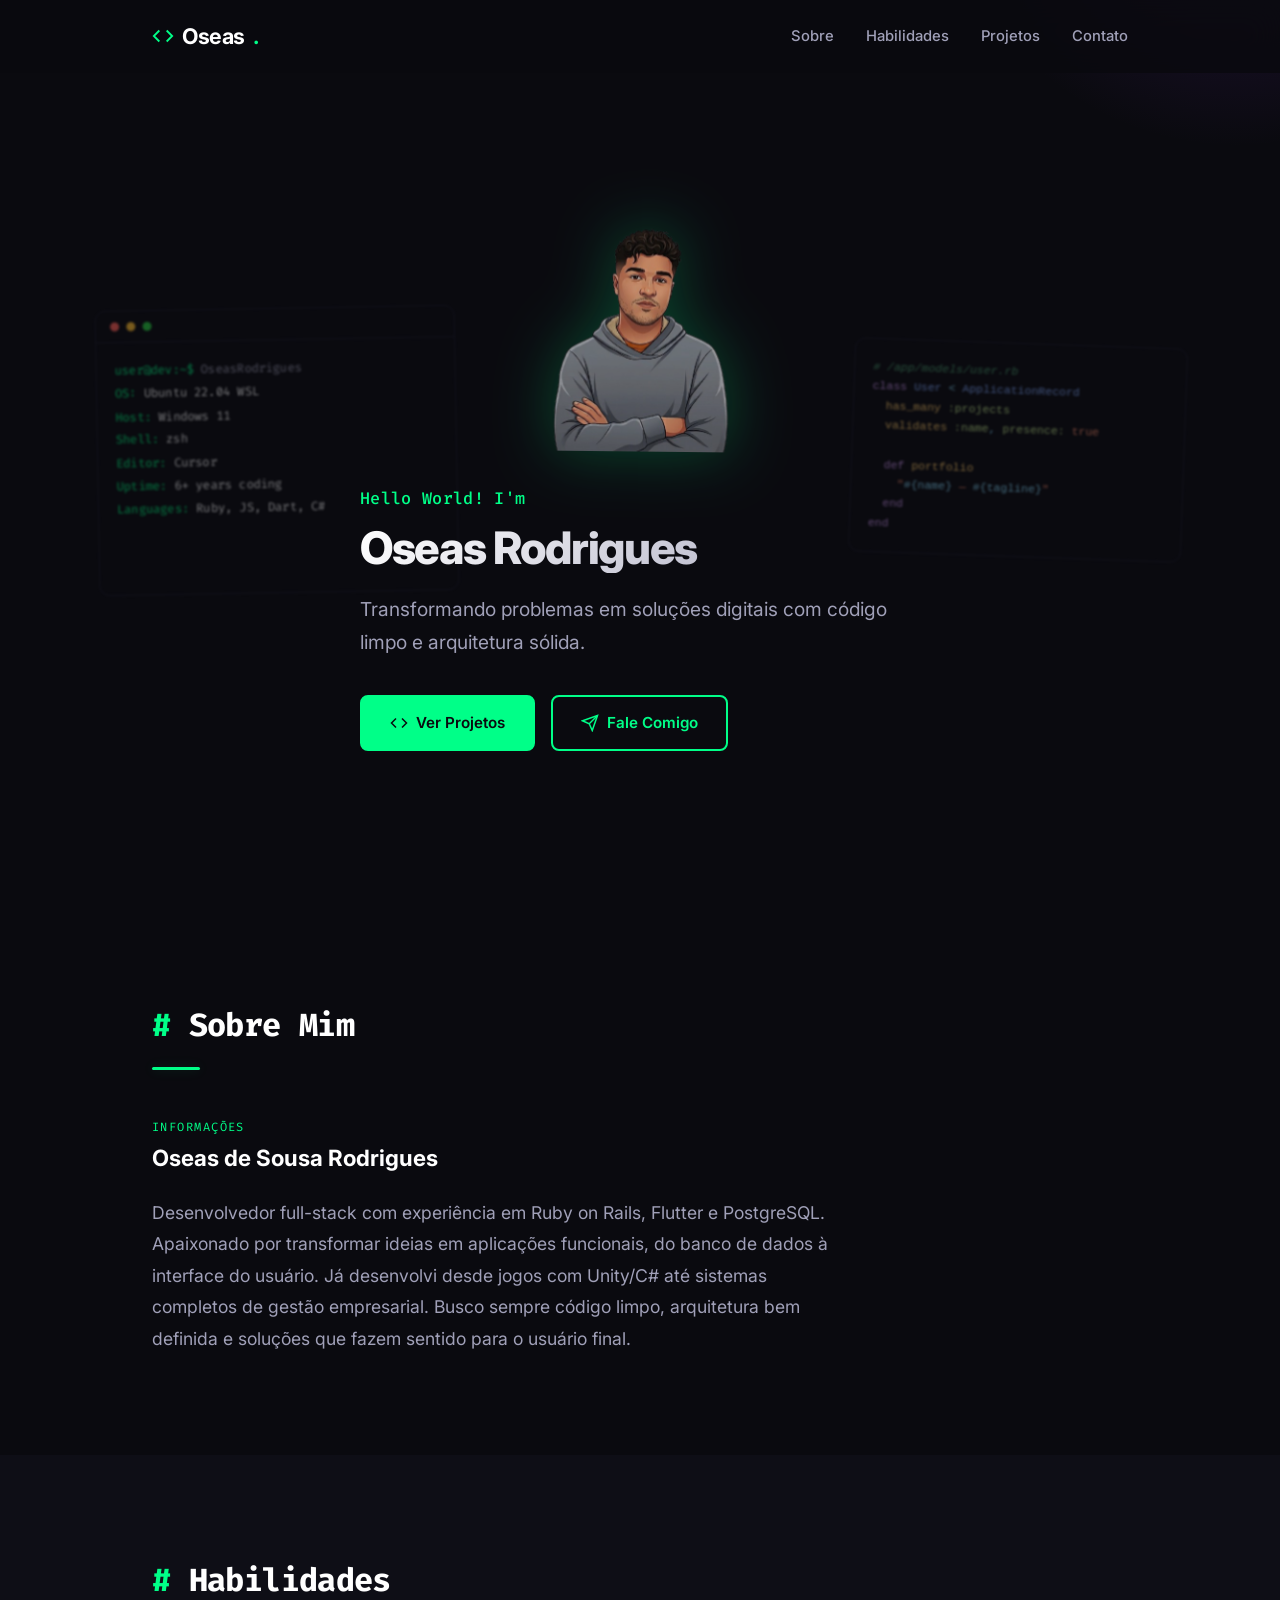
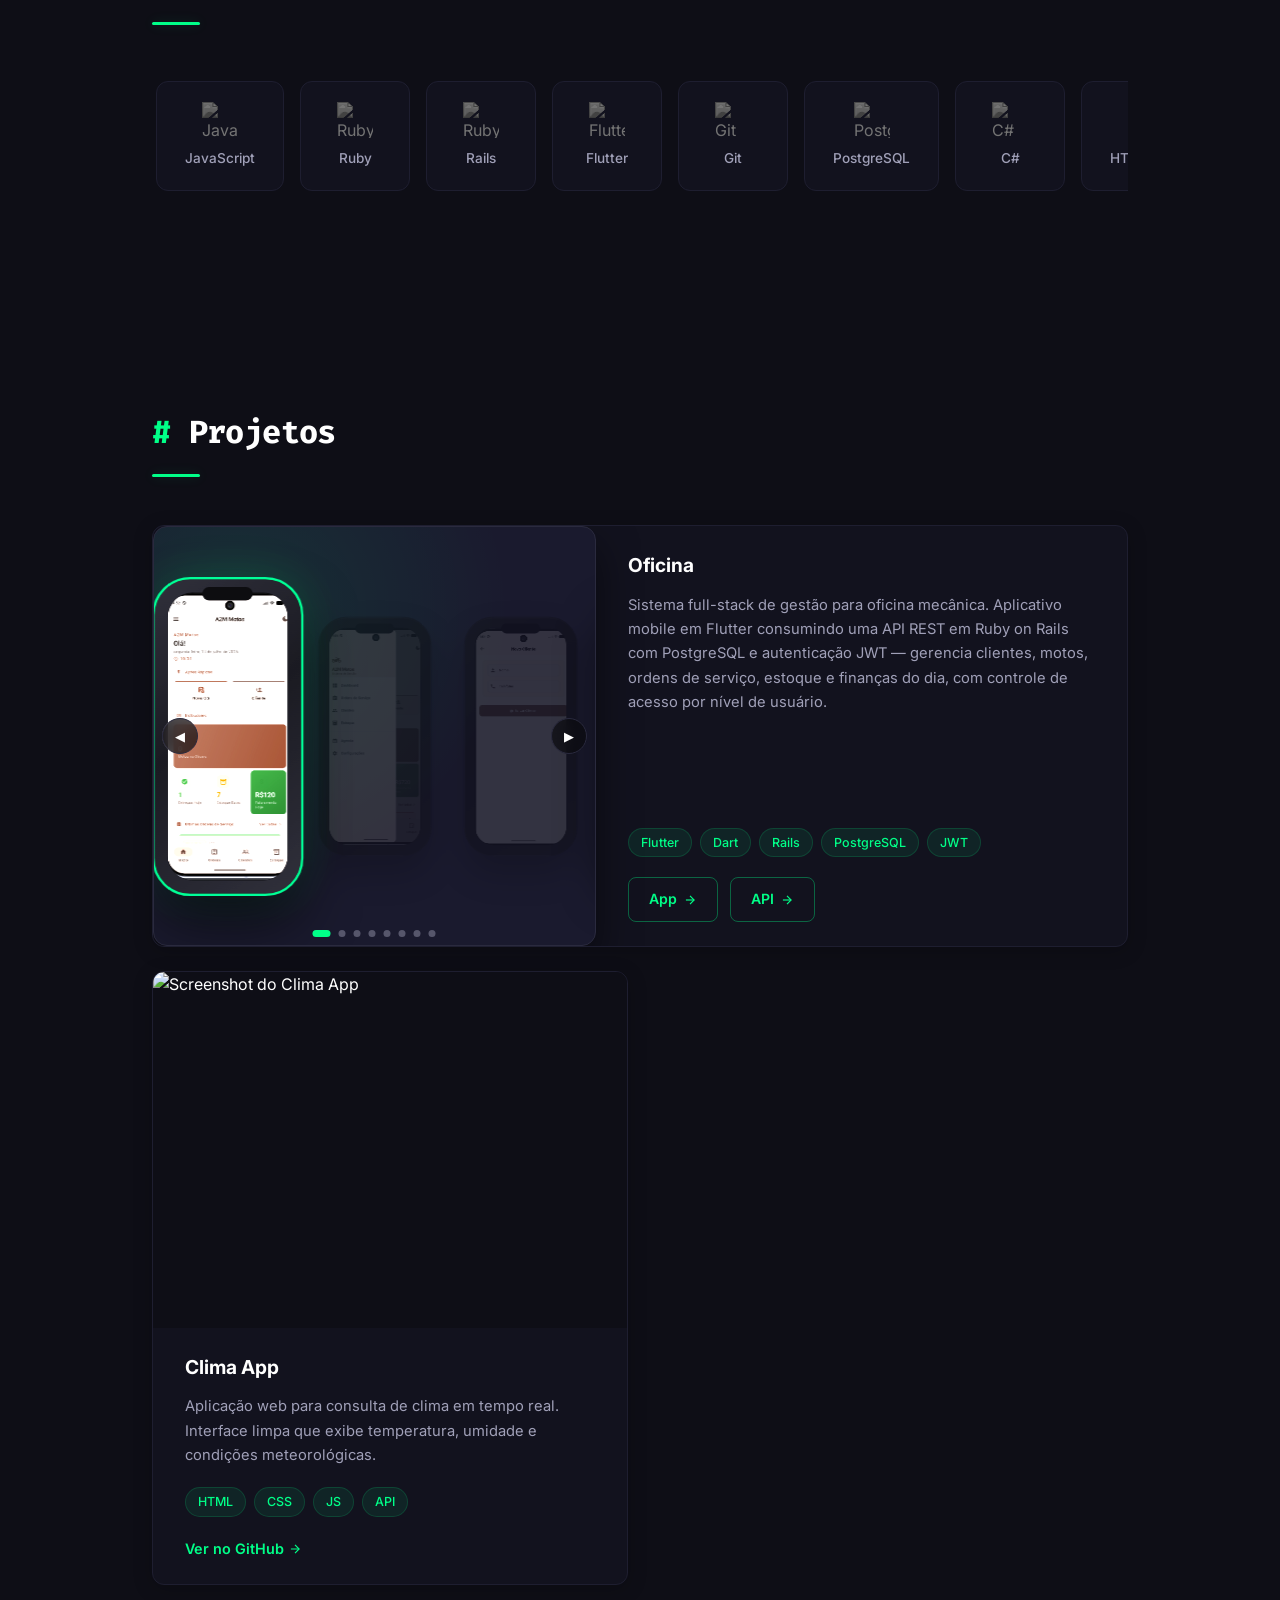
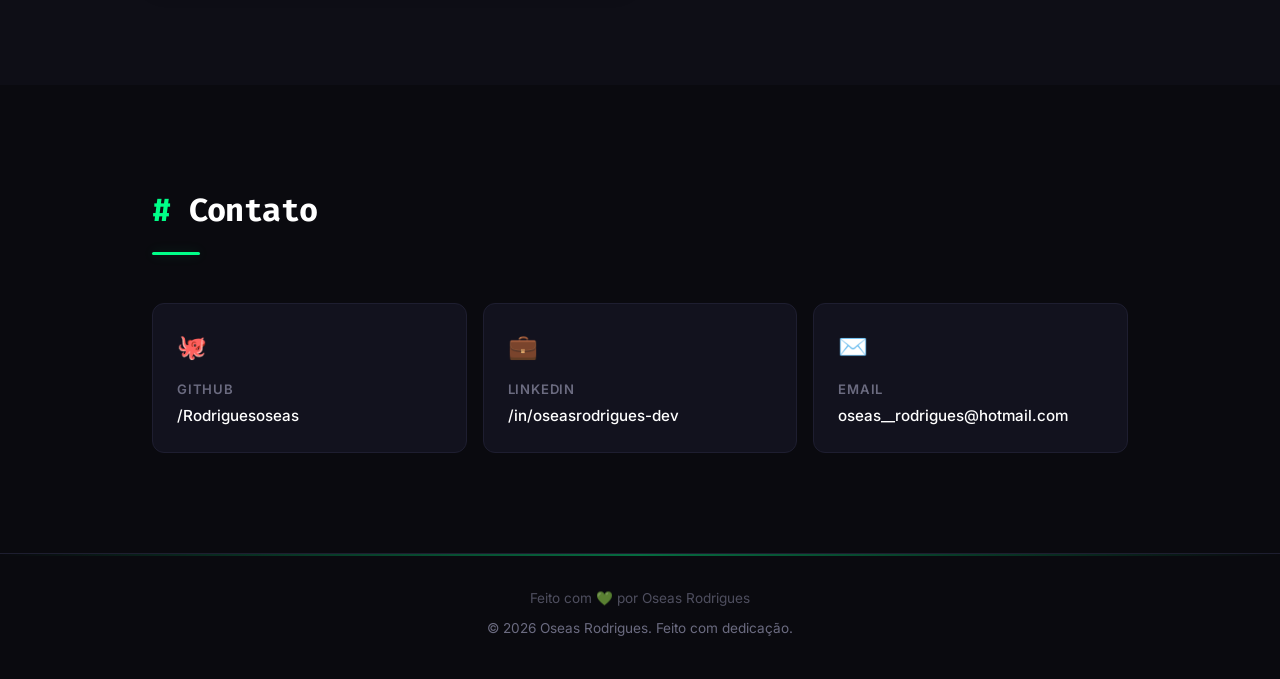
==== index.html @ d04bf67d "Adiciona carrossel de projetos Oficina e melhorias de acessibilidade" ====
<!DOCTYPE html>
<html lang="pt-BR">
<head>
  <meta charset="UTF-8" />
  <meta name="viewport" content="width=device-width, initial-scale=1.0" />
  <meta name="description" content="Portfolio de Oseas Rodrigues — Desenvolvedor full-stack Ruby on Rails, Flutter e PostgreSQL." />
  <title>Oseas Rodrigues | Portfolio</title>
  <link rel="preconnect" href="https://fonts.googleapis.com">
  <link rel="preconnect" href="https://fonts.gstatic.com" crossorigin>
  <link href="https://fonts.googleapis.com/css2?family=Inter:wght@400;500;600;700;800&family=Fira+Code:wght@400;500&display=swap" rel="stylesheet">
  <link rel="stylesheet" href="style.css" />
  <link rel="icon" type="image/svg+xml" href="data:image/svg+xml,<svg xmlns='http://www.w3.org/2000/svg' viewBox='0 0 100 100'><text y='.9em' font-size='90'>⚡</text></svg>" />
</head>
<body>
  <nav class="navbar">
    <div class="container nav-container">
      <a href="#" class="nav-logo">
        <svg class="logo-icon" viewBox="0 0 24 24" width="22" height="22" fill="none" stroke="currentColor" stroke-width="2">
          <polyline points="16 18 22 12 16 6"></polyline>
          <polyline points="8 6 2 12 8 18"></polyline>
        </svg>
        Oseas<span class="accent">.</span>
      </a>
      <ul class="nav-links" id="navLinks">
        <li><a href="#about" class="nav-link">Sobre</a></li>
        <li><a href="#skills" class="nav-link">Habilidades</a></li>
        <li><a href="#projects" class="nav-link">Projetos</a></li>
        <li><a href="#contact" class="nav-link">Contato</a></li>
      </ul>
      <button class="nav-toggle" aria-label="Menu" aria-expanded="false" aria-controls="navLinks">
        <span></span><span></span><span></span>
      </button>
    </div>
  </nav>

  <main>
    <section class="hero">
      <div class="terminal-bg">
        <div class="terminal-window">
          <div class="terminal-header">
            <span class="dot red"></span>
            <span class="dot yellow"></span>
            <span class="dot green"></span>
            <span class="terminal-title">bash — portfolio</span>
          </div>
          <div class="terminal-body">
            <p><span class="prompt">user@dev:~$</span> <span class="cmd">OseasRodrigues</span></p>
            <p><span class="label">OS:</span> <span class="value">Ubuntu 22.04 WSL</span></p>
            <p><span class="label">Host:</span> <span class="value">Windows 11</span></p>
            <p><span class="label">Shell:</span> <span class="value">zsh</span></p>
            <p><span class="label">Editor:</span> <span class="value">Cursor</span></p>
            <p><span class="label">Uptime:</span> <span class="value">6+ years coding</span></p>
            <p><span class="label">Languages:</span> <span class="value">Ruby, JS, Dart, C#</span></p>
          </div>
        </div>
        <div class="code-window">
          <pre><code><span class="comment"># /app/models/user.rb</span>
<span class="keyword">class</span> <span class="class-name">User</span> <span class="op"><</span> <span class="class-name">ApplicationRecord</span>
  <span class="method">has_many</span> <span class="symbol">:projects</span>
  <span class="method">validates</span> <span class="symbol">:name</span><span class="op">,</span> <span class="symbol">presence:</span> <span class="bool">true</span>

  <span class="keyword">def</span> <span class="method">portfolio</span>
    <span class="string">"<span class="interpolation">#{name}</span> — <span class="interpolation">#{tagline}</span>"</span>
  <span class="keyword">end</span>
<span class="keyword">end</span></code></pre>
        </div>
      </div>
      <div class="container hero-content">
        <div class="hero-parallax"><img class="hero-photo" src="imagem/foto.png" alt="Oseas Rodrigues" /></div>
        <p class="hero-greeting"><span class="keyword">Hello</span> World! I'm</p>
        <h1>Oseas Rodrigues</h1>
        <p class="hero-tagline">Transformando problemas em soluções digitais com código limpo e arquitetura sólida.</p>
        <div class="hero-actions">
          <a href="#projects" class="btn btn-primary">
            <svg class="btn-icon" viewBox="0 0 24 24" width="18" height="18" fill="none" stroke="currentColor" stroke-width="2">
              <polyline points="16 18 22 12 16 6"></polyline>
              <polyline points="8 6 2 12 8 18"></polyline>
            </svg>
            Ver Projetos
          </a>
          <a href="#contact" class="btn btn-secondary">
            <svg class="btn-icon" viewBox="0 0 24 24" width="18" height="18" fill="none" stroke="currentColor" stroke-width="2">
              <path d="M22 2L11 13"></path><path d="M22 2L15 22L11 13L2 9L22 2Z"></path>
            </svg>
            Fale Comigo</a>
        </div>
      </div>
    </section>

    <section id="about" class="section">
      <div class="container">
        <h2 class="section-title"><span class="accent">#</span> Sobre Mim</h2>
        <div class="section-divider"></div>
        <div class="about-info">
          <span class="about-label">Informações</span>
          <h3 class="about-name">Oseas de Sousa Rodrigues</h3>
        </div>
        <p class="about-text">
          Desenvolvedor full-stack com experiência em Ruby on Rails, Flutter e PostgreSQL. 
          Apaixonado por transformar ideias em aplicações funcionais, do banco de dados à 
          interface do usuário. Já desenvolvi desde jogos com Unity/C# até sistemas completos 
          de gestão empresarial. Busco sempre código limpo, arquitetura bem definida e 
          soluções que fazem sentido para o usuário final.
        </p>
      </div>
    </section>

    <section id="skills" class="section section-alt">
      <div class="container">
        <h2 class="section-title"><span class="accent">#</span> Habilidades</h2>
        <div class="section-divider"></div>
        <div class="skills-wrapper" id="skillsWrapper">
          <div class="skills-fade skills-fade-left"></div>
          <div class="skills-bar" id="skillsBar">
            <div class="skill-item">
              <img class="skill-icon" src="https://cdn.simpleicons.org/javascript" alt="JavaScript" loading="lazy" />
              <span>JavaScript</span>
            </div>
            <div class="skill-item">
              <img class="skill-icon" src="https://cdn.simpleicons.org/ruby" alt="Ruby" loading="lazy" />
              <span>Ruby</span>
            </div>
            <div class="skill-item">
              <img class="skill-icon" src="https://cdn.simpleicons.org/rubyonrails" alt="Ruby on Rails" loading="lazy" />
              <span>Rails</span>
            </div>
            <div class="skill-item">
              <img class="skill-icon" src="https://cdn.simpleicons.org/flutter" alt="Flutter" loading="lazy" />
              <span>Flutter</span>
            </div>
            <div class="skill-item">
              <img class="skill-icon" src="https://cdn.simpleicons.org/git" alt="Git" loading="lazy" />
              <span>Git</span>
            </div>
            <div class="skill-item">
              <img class="skill-icon" src="https://cdn.simpleicons.org/postgresql" alt="PostgreSQL" loading="lazy" />
              <span>PostgreSQL</span>
            </div>
            <div class="skill-item">
              <img class="skill-icon" src="https://cdn.jsdelivr.net/gh/devicons/devicon@latest/icons/csharp/csharp-original.svg" alt="C#" loading="lazy" />
              <span>C#</span>
            </div>
            <div class="skill-item">
              <div class="skill-icon-combo">
              <img class="skill-icon-half left" src="https://cdn.jsdelivr.net/gh/devicons/devicon@latest/icons/html5/html5-original.svg" alt="HTML5" loading="lazy" />
              <img class="skill-icon-half right" src="https://cdn.jsdelivr.net/gh/devicons/devicon@latest/icons/css3/css3-original.svg" alt="CSS3" loading="lazy" />
              </div>
              <span>HTML/CSS</span>
            </div>
          </div>
          <div class="skills-fade skills-fade-right"></div>
        </div>
      </div>
    </section>
    
    <section id="projects" class="section section-alt">
      <div class="container">
        <h2 class="section-title"><span class="accent">#</span> Projetos</h2>
        <div class="section-divider"></div>
        <div class="projects-grid">
          <article class="project-card project-featured">
            <div class="v-carousel" id="oficinaCarousel" aria-label="Galeria do app Oficina">
              <div class="v-track">
                <div class="v-slide">
                  <div class="phone-frame">
                    <div class="phone-notch"></div>
                    <div class="phone-screen"><img src="imagem/projetos/oficina-home.png" alt="Home do app Oficina" width="652" height="877" loading="eager" /></div>
                  </div>
                </div>
                <div class="v-slide">
                  <div class="phone-frame">
                    <div class="phone-notch"></div>
                    <div class="phone-screen"><img src="imagem/projetos/oficina-menu.png" alt="Menu lateral do app Oficina" width="434" height="868" loading="lazy" /></div>
                  </div>
                </div>
                <div class="v-slide">
                  <div class="phone-frame">
                    <div class="phone-notch"></div>
                    <div class="phone-screen"><img src="imagem/projetos/oficina-cadastro.png" alt="Cadastro de cliente no app Oficina" width="451" height="867" loading="lazy" /></div>
                  </div>
                </div>
                <div class="v-slide">
                  <div class="phone-frame">
                    <div class="phone-notch"></div>
                    <div class="phone-screen"><img src="imagem/projetos/oficina-agenda.png" alt="Agenda com alerta de OS no app Oficina" width="431" height="861" loading="lazy" /></div>
                  </div>
                </div>
                <div class="v-slide">
                  <div class="phone-frame">
                    <div class="phone-notch"></div>
                    <div class="phone-screen"><img src="imagem/projetos/oficina-estoque.png" alt="Estoque no app Oficina" width="504" height="859" loading="lazy" /></div>
                  </div>
                </div>
                <div class="v-slide">
                  <div class="phone-frame">
                    <div class="phone-notch"></div>
                    <div class="phone-screen"><img src="imagem/projetos/oficina-os-1.png" alt="Criação de ordem de serviço no app Oficina" width="427" height="857" loading="lazy" /></div>
                  </div>
                </div>
                <div class="v-slide">
                  <div class="phone-frame">
                    <div class="phone-notch"></div>
                    <div class="phone-screen"><img src="imagem/projetos/oficina-os-2.png" alt="Ordem de serviço em andamento no app Oficina" width="477" height="872" loading="lazy" /></div>
                  </div>
                </div>
                <div class="v-slide">
                  <div class="phone-frame">
                    <div class="phone-notch"></div>
                    <div class="phone-screen"><img src="imagem/projetos/oficina-final.png" alt="Conclusão de ordem de serviço no app Oficina" width="484" height="846" loading="lazy" /></div>
                  </div>
                </div>
              </div>
              <button class="v-control v-prev" type="button" aria-label="Imagem anterior">&#9664;</button>
              <button class="v-control v-next" type="button" aria-label="Próxima imagem">&#9654;</button>
              <div class="v-dots" role="tablist" aria-label="Seleção de imagens"></div>
            </div>
            <div class="project-content">
              <h3 class="project-title">Oficina</h3>
              <p class="project-desc">Sistema full-stack de gestão para oficina mecânica. Aplicativo mobile em Flutter consumindo uma API REST em Ruby on Rails com PostgreSQL e autenticação JWT — gerencia clientes, motos, ordens de serviço, estoque e finanças do dia, com controle de acesso por nível de usuário.</p>
              <div class="project-tech">
                <span>Flutter</span><span>Dart</span><span>Rails</span><span>PostgreSQL</span><span>JWT</span>
              </div>
              <div class="project-links">
                <a href="https://github.com/Rodriguesoseas/oficina_app" target="_blank" rel="noopener" class="project-btn">App <svg class="arrow-icon" width="14" height="14" viewBox="0 0 24 24" fill="none" stroke="currentColor" stroke-width="2"><line x1="5" y1="12" x2="19" y2="12"></line><polyline points="12 5 19 12 12 19"></polyline></svg></a>
                <a href="https://github.com/Rodriguesoseas/oficina_api" target="_blank" rel="noopener" class="project-btn">API <svg class="arrow-icon" width="14" height="14" viewBox="0 0 24 24" fill="none" stroke="currentColor" stroke-width="2"><line x1="5" y1="12" x2="19" y2="12"></line><polyline points="12 5 19 12 12 19"></polyline></svg></a>
              </div>
            </div>
          </article>

          <article class="project-card">
            <div class="project-media">
              <img src="imagem/projetos/clima.png" alt="Screenshot do Clima App" width="1200" height="675" loading="lazy" />
            </div>
            <div class="project-content">
              <h3 class="project-title">Clima App</h3>
              <p class="project-desc">Aplicação web para consulta de clima em tempo real. Interface limpa que exibe temperatura, umidade e condições meteorológicas.</p>
              <div class="project-tech">
                <span>HTML</span><span>CSS</span><span>JS</span><span>API</span>
              </div>
              <a href="https://github.com/Rodriguesoseas/clima_app" target="_blank" rel="noopener" class="project-link">Ver no GitHub <svg class="arrow-icon" width="14" height="14" viewBox="0 0 24 24" fill="none" stroke="currentColor" stroke-width="2"><line x1="5" y1="12" x2="19" y2="12"></line><polyline points="12 5 19 12 12 19"></polyline></svg></a>
            </div>
          </article>
        </div>
      </div>
    </section>

    <section id="contact" class="section">
      <div class="container">
        <h2 class="section-title"><span class="accent">#</span> Contato</h2>
        <div class="section-divider"></div>
        <div class="contact-links">
          <a href="https://github.com/Rodriguesoseas" target="_blank" rel="noopener" class="contact-card">
            <span class="contact-icon">🐙</span>
            <span class="contact-label">GitHub</span>
            <span class="contact-value">/Rodriguesoseas</span>
          </a>
          <a href="https://www.linkedin.com/in/oseasrodrigues-dev/" target="_blank" rel="noopener" class="contact-card">
            <span class="contact-icon">💼</span>
            <span class="contact-label">LinkedIn</span>
            <span class="contact-value">/in/oseasrodrigues-dev</span>
          </a>
          <a href="mailto:oseas__rodrigues@hotmail.com" class="contact-card">
            <span class="contact-icon">✉️</span>
            <span class="contact-label">Email</span>
            <span class="contact-value">oseas__rodrigues@hotmail.com</span>
          </a>
        </div>
      </div>
    </section>
  </main>

  <footer class="footer">
    <div class="footer-gradient"></div>
    <div class="container footer-content">
      <p class="footer-heart">Feito com 💚 por Oseas Rodrigues</p>
      <p>&copy; 2026 Oseas Rodrigues. Feito com dedicação.</p>
    </div>
  </footer>
  <script src="script.js"></script>
</body>
</html>
---- style.css ----
:root {
  --bg-primary: #0a0a0f;
  --bg-secondary: #0e0e16;
  --bg-card: #12121e;
  --bg-elevated: #1a1a2e;
  --accent: #00ff88;
  --accent-dim: #00cc6a;
  --accent-glow: rgba(0, 255, 136, 0.15);
  --text-primary: #ffffff;
  --text-secondary: #a0a0b8;
  --text-muted: #6b6b80;
  --border: #1e1e30;
  --border-light: #2a2a3e;
  --glow-purple: rgba(120, 50, 200, 0.25);
  --glow-green: rgba(0, 255, 136, 0.1);
  --font-sans: 'Inter', -apple-system, BlinkMacSystemFont, 'Segoe UI', Roboto, sans-serif;
  --font-mono: 'Fira Code', 'Cascadia Code', monospace;
  --nav-height: 72px;
}

*,
*::before,
*::after {
  margin: 0;
  padding: 0;
  box-sizing: border-box;
}

html {
  scroll-behavior: smooth;
  scroll-padding-top: var(--nav-height);
}

body {
  font-family: var(--font-sans);
  color: var(--text-primary);
  background: var(--bg-primary);
  background-image: url("data:image/svg+xml,%3Csvg xmlns='http://www.w3.org/2000/svg' width='120' height='120'%3E%3Ctext x='10' y='30' font-size='16' fill='%23ffffff' opacity='0.02' font-family='monospace'%3E%3C/%3E%3C/text%3E%3Ctext x='50' y='60' font-size='12' fill='%23ffffff' opacity='0.02' font-family='monospace'%3E%7B%20%7D%3C/text%3E%3Ctext x='15' y='90' font-size='14' fill='%23ffffff' opacity='0.02' font-family='monospace'%3E%23%3C/text%3E%3Ctext x='80' y='40' font-size='10' fill='%23ffffff' opacity='0.02' font-family='monospace'%3E%24%3C/text%3E%3Ctext x='90' y='85' font-size='13' fill='%23ffffff' opacity='0.02' font-family='monospace'%3E_%3C/text%3E%3Ctext x='40' y='110' font-size='11' fill='%23ffffff' opacity='0.02' font-family='monospace'%3E(%20)%3C/text%3E%3C/svg%3E");
  line-height: 1.6;
  -webkit-font-smoothing: antialiased;
}

::selection {
  background: var(--accent);
  color: var(--bg-primary);
}

.container {
  max-width: 1024px;
  margin: 0 auto;
  padding: 0 24px;
}

.section {
  padding: 100px 0;
}

.section-alt {
  background: var(--bg-secondary);
}

.section-title {
  font-size: 2rem;
  font-weight: 700;
  color: var(--text-primary);
  letter-spacing: -0.02em;
  font-family: var(--font-mono);
}

.section-title .accent {
  color: var(--accent);
}

.section-divider {
  width: 48px;
  height: 3px;
  background: var(--accent);
  border-radius: 2px;
  margin: 16px 0 48px;
  box-shadow: 0 0 12px var(--accent-glow);
}

/* Navbar */
.navbar {
  position: fixed;
  top: 0;
  left: 0;
  right: 0;
  z-index: 100;
  background: rgba(10, 10, 15, 0.85);
  backdrop-filter: blur(16px);
  -webkit-backdrop-filter: blur(16px);
  border-bottom: 1px solid transparent;
  transition: border-color 0.3s, background 0.3s;
}

.navbar.scrolled {
  border-bottom-color: var(--border);
  background: rgba(10, 10, 15, 0.95);
}

.nav-container {
  display: flex;
  align-items: center;
  justify-content: space-between;
  height: var(--nav-height);
}

.nav-logo {
  font-size: 1.35rem;
  font-weight: 700;
  text-decoration: none;
  color: var(--text-primary);
  letter-spacing: -0.02em;
  display: flex;
  align-items: center;
  gap: 8px;
}

.logo-icon {
  color: var(--accent);
  stroke: var(--accent);
}

.nav-logo .accent {
  color: var(--accent);
}

.nav-links {
  display: flex;
  list-style: none;
  gap: 32px;
}

.nav-links a {
  text-decoration: none;
  color: var(--text-secondary);
  font-size: 0.925rem;
  font-weight: 500;
  transition: color 0.2s;
  position: relative;
  padding: 4px 0;
}

.nav-links a::after {
  content: "";
  position: absolute;
  bottom: -2px;
  left: 0;
  width: 0;
  height: 2px;
  background: var(--accent);
  transition: width 0.2s;
  box-shadow: 0 0 8px var(--accent-glow);
}

.nav-links a:hover {
  color: var(--text-primary);
}

.nav-links a:hover::after {
  width: 100%;
}

.nav-links a.active {
  color: var(--accent);
}

.nav-links a.active::after {
  width: 100%;
}

.nav-toggle {
  display: none;
  flex-direction: column;
  gap: 5px;
  background: none;
  border: none;
  cursor: pointer;
  padding: 4px;
}

.nav-toggle span {
  display: block;
  width: 24px;
  height: 2px;
  background: var(--text-primary);
  border-radius: 2px;
  transition: 0.3s;
}

.nav-toggle.active span:nth-child(1) {
  transform: rotate(45deg) translate(5px, 5px);
}

.nav-toggle.active span:nth-child(2) {
  opacity: 0;
}

.nav-toggle.active span:nth-child(3) {
  transform: rotate(-45deg) translate(5px, -5px);
}

/* Hero */
.hero {
  min-height: 100vh;
  display: flex;
  align-items: center;
  padding-top: var(--nav-height);
  position: relative;
  overflow: hidden;
}

.hero::before {
  content: '';
  position: absolute;
  top: -50%;
  right: -20%;
  width: 600px;
  height: 600px;
  background: radial-gradient(circle, var(--glow-purple) 0%, transparent 70%);
  pointer-events: none;
  animation: floatGlow 14s ease-in-out infinite;
}

@keyframes floatGlow {
  0%, 100% { transform: translate(0, 0); }
  33%      { transform: translate(40px, -30px); }
  66%      { transform: translate(-30px, 40px); }
}

.terminal-bg {
  position: absolute;
  inset: 0;
  display: flex;
  align-items: center;
  justify-content: space-between;
  padding: 0 6%;
  z-index: 0;
  opacity: 0.45;
  pointer-events: none;
  overflow: hidden;
}

.hero-parallax {
  margin: 0 auto 24px;
  width: 240px;
  height: 240px;
  will-change: transform;
}

.hero-photo {
  display: block;
  width: 100%;
  height: 100%;
  object-fit: contain;
  transform: perspective(800px) rotateY(-4deg);
  opacity: 0.8;
  filter: drop-shadow(0 0 30px rgba(0, 255, 136, 0.3));
  pointer-events: none;
}

.terminal-bg .terminal-window {
  max-width: 400px;
  width: 100%;
  background: transparent;
  border: 1px solid var(--border);
  box-shadow: none;
  transform: scale(0.9) rotate(-1deg);
  filter: blur(1px);
}

.terminal-bg .terminal-header {
  background: transparent;
}

.terminal-bg .terminal-title {
  display: none;
}

.terminal-bg .terminal-body p {
  animation: none;
  opacity: 1;
  margin-bottom: 4px;
}

.terminal-bg .code-window {
  max-width: 370px;
  width: 100%;
  background: transparent;
  border: 1px solid var(--border);
  box-shadow: none;
  transform: scale(0.9) rotate(2deg);
  filter: blur(1px);
  padding: 20px;
}

.hero-content {
  max-width: 720px;
  position: relative;
  z-index: 1;
}

.hero-greeting {
  font-family: var(--font-mono);
  font-size: 1.05rem;
  color: var(--accent);
  font-weight: 500;
  margin-bottom: 12px;
  letter-spacing: 0.02em;
}

.hero-greeting .keyword {
  color: var(--accent);
}

.hero-content h1 {
  font-size: 2.8rem;
  font-weight: 800;
  line-height: 1.1;
  letter-spacing: -0.03em;
  color: var(--text-primary);
  margin-bottom: 20px;
  background: linear-gradient(135deg, var(--text-primary) 0%, var(--text-secondary) 100%);
  -webkit-background-clip: text;
  -webkit-text-fill-color: transparent;
  background-clip: text;
  word-break: break-word;
}

.hero-tagline {
  font-size: 1.2rem;
  color: var(--text-secondary);
  max-width: 560px;
  margin-bottom: 36px;
  line-height: 1.7;
}

.hero-actions {
  display: flex;
  gap: 16px;
  flex-wrap: wrap;
}

.btn {
  display: inline-flex;
  align-items: center;
  gap: 8px;
  padding: 14px 28px;
  border-radius: 8px;
  font-size: 0.95rem;
  font-weight: 600;
  text-decoration: none;
  transition: all 0.25s;
  border: 2px solid transparent;
  cursor: pointer;
  font-family: var(--font-sans);
}

.btn-icon {
  stroke: currentColor;
}

.btn-primary {
  background: var(--accent);
  color: var(--bg-primary);
  border-color: var(--accent);
}

.btn-primary:hover {
  background: var(--accent-dim);
  border-color: var(--accent-dim);
  transform: translateY(-2px);
  box-shadow: 0 8px 32px var(--accent-glow);
}

.btn-secondary {
  background: transparent;
  color: var(--accent);
  border-color: var(--accent);
}

.btn-secondary:hover {
  background: var(--accent-glow);
  transform: translateY(-2px);
  box-shadow: 0 8px 32px var(--accent-glow);
}

/* Terminal */
.terminal-window {
  background: var(--bg-card);
  border: 1px solid var(--border);
  border-radius: 12px;
  overflow: hidden;
  box-shadow: 0 0 40px var(--glow-purple), 0 0 80px var(--glow-green);
  font-family: var(--font-mono);
  font-size: 0.85rem;
}

.terminal-header {
  display: flex;
  align-items: center;
  gap: 8px;
  padding: 12px 16px;
  background: var(--bg-elevated);
  border-bottom: 1px solid var(--border);
}

.dot {
  width: 10px;
  height: 10px;
  border-radius: 50%;
}

.dot.red { background: #ff5f56; }
.dot.yellow { background: #ffbd2e; }
.dot.green { background: #27c93f; }

.terminal-title {
  color: var(--text-muted);
  font-size: 0.8rem;
  margin-left: auto;
  font-family: var(--font-mono);
}

.terminal-body {
  padding: 20px;
  min-height: 280px;
}

.terminal-body p {
  margin-bottom: 6px;
}

.prompt {
  color: var(--accent);
}

.cmd {
  color: var(--text-secondary);
}

.label {
  color: var(--accent-dim);
  font-weight: 500;
}

.value {
  color: var(--text-primary);
}

/* Code Window */
.code-window {
  background: var(--bg-card);
  border: 1px solid var(--border);
  border-radius: 12px;
  padding: 24px;
  box-shadow: 0 0 40px var(--glow-purple), 8px 12px 40px rgba(0, 0, 0, 0.4);
  max-width: 480px;
  width: 100%;
  font-family: var(--font-mono);
  font-size: 0.8rem;
  line-height: 1.7;
  overflow-x: auto;
}

.code-window pre {
  margin: 0;
}

.code-window code {
  color: var(--text-secondary);
}

.code-window .comment { color: #4a9d6e; font-style: italic; }
.code-window .keyword { color: #c792ea; }
.code-window .class-name { color: #82aaff; }
.code-window .method { color: #ffcb6b; }
.code-window .symbol { color: #c3e88d; }
.code-window .string { color: #f78c6c; }
.code-window .interpolation { color: #89ddff; }
.code-window .bool { color: #f78c6c; }
.code-window .op { color: #89ddff; }

/* About */
.about-info {
  margin-bottom: 24px;
}

.about-label {
  font-family: var(--font-mono);
  font-size: 0.75rem;
  color: var(--accent);
  text-transform: uppercase;
  letter-spacing: 0.12em;
  display: block;
  margin-bottom: 6px;
}

.about-name {
  font-size: 1.4rem;
  font-weight: 700;
  color: var(--text-primary);
  line-height: 1.3;
}

.about-text {
  font-size: 1.1rem;
  color: var(--text-secondary);
  max-width: 680px;
  line-height: 1.8;
}

/* Skills Bar */
.skills-wrapper {
  position: relative;
  overflow: hidden;
  cursor: grab;
  user-select: none;
  -webkit-user-select: none;
}

.skills-wrapper.active {
  cursor: grabbing;
}

.skills-bar {
  display: flex;
  gap: 16px;
  overflow-x: auto;
  padding: 8px 4px 16px;
  -webkit-overflow-scrolling: touch;
  -ms-overflow-style: none;
  scrollbar-width: none;
}

.skills-bar::-webkit-scrollbar {
  display: none;
}

.skills-fade {
  position: absolute;
  top: 0;
  bottom: 16px;
  width: 48px;
  z-index: 2;
  pointer-events: none;
  transition: opacity 0.3s;
}

.skills-fade-left {
  left: 0;
  background: linear-gradient(to right, var(--bg-secondary) 0%, transparent 100%);
  opacity: 0;
}

.skills-fade-right {
  right: 0;
  background: linear-gradient(to left, var(--bg-secondary) 0%, transparent 100%);
  opacity: 0;
}

.skill-item {
  display: flex;
  flex-direction: column;
  align-items: center;
  gap: 10px;
  padding: 20px 28px;
  background: var(--bg-card);
  border: 1px solid var(--border);
  border-radius: 12px;
  min-width: 110px;
  cursor: default;
  flex-shrink: 0;
}

.js .skill-item {
  opacity: 0;
  transform: translateY(20px);
  transition: opacity 0.5s ease var(--reveal-delay, 0s), transform 0.5s ease var(--reveal-delay, 0s);
}

.js .skill-item.in-view {
  opacity: 1;
  transform: translateY(0);
}

.skill-item:hover,
.skill-item.in-view:hover {
  border-color: var(--accent);
  transform: translateY(-4px);
  box-shadow: 0 8px 32px var(--accent-glow);
  transition-duration: 0.25s;
  transition-delay: 0s;
}

.skill-icon {
  width: 36px;
  height: 36px;
  object-fit: contain;
  filter: grayscale(1) brightness(0.45);
  transition: filter 0.3s ease;
}

.skill-item:hover .skill-icon {
  filter: grayscale(0) brightness(1);
}

.skill-icon-combo {
  display: flex;
  width: 36px;
  height: 36px;
  overflow: hidden;
  border-radius: 4px;
}

.skill-icon-half {
  width: 50%;
  height: 100%;
  object-fit: cover;
  filter: grayscale(1) brightness(0.45);
  transition: filter 0.3s ease;
}

.skill-icon-half.left {
  object-position: left;
}

.skill-icon-half.right {
  object-position: right;
}

.skill-item:hover .skill-icon-half {
  filter: grayscale(0) brightness(1);
}

.skill-item span {
  font-size: 0.85rem;
  font-weight: 500;
  color: var(--text-secondary);
  white-space: nowrap;
  transition: color 0.25s;
}

.skill-item:hover span {
  color: var(--text-primary);
}

/* Projects */
.projects-grid {
  display: grid;
  grid-template-columns: repeat(auto-fit, minmax(320px, 1fr));
  gap: 24px;
}

.project-card {
  background: var(--bg-card);
  border: 1px solid var(--border);
  border-radius: 12px;
  overflow: hidden;
  display: flex;
  flex-direction: column;
  will-change: transform;
  box-shadow: 0 4px 20px rgba(0, 0, 0, 0.2);
  transition: transform 0.35s cubic-bezier(0.34, 1.56, 0.64, 1), box-shadow 0.3s ease;
}

.project-card:hover,
.project-card.reveal:hover {
  border-color: var(--accent);
  transform: translateY(-3px);
  box-shadow: 0 8px 32px var(--accent-glow);
}

.project-featured {
  grid-column: 1 / -1;
  display: grid;
  grid-template-columns: minmax(0, 1fr) 1.2fr;
}

.project-media {
  overflow: hidden;
  aspect-ratio: 4 / 3;
  background: var(--bg-secondary);
}

.project-media img {
  display: block;
  width: 100%;
  height: 100%;
  object-fit: cover;
  transition: transform 0.45s ease;
}

.project-card:hover .project-media img,
.project-card.reveal:hover .project-media img {
  transform: scale(1.08);
}

.project-featured .v-carousel {
  height: 100%;
  min-height: 420px;
  width: 100%;
  max-width: 100%;
  background:
    radial-gradient(circle at 20% 20%, var(--glow-green) 0%, transparent 55%),
    var(--bg-elevated);
}

.v-carousel {
  position: relative;
  overflow: hidden;
  background: var(--bg-primary);
  border-radius: 14px;
  border: 1px solid var(--border-light);
  box-shadow: 0 20px 40px rgba(0, 0, 0, 0.5);
}

.v-track {
  display: flex;
  align-items: center;
  height: 100%;
  transition: transform 0.6s ease;
  will-change: transform;
}

.v-slide {
  flex: 0 0 33.3333%;
  display: flex;
  align-items: center;
  justify-content: center;
  padding: 0 6px;
  transition: opacity 0.3s ease;
}

.v-slide img {
  display: block;
  width: 100%;
  height: 100%;
  object-fit: cover;
  object-position: center top;
  border-radius: 22px;
  transition: opacity 0.45s ease;
}

.phone-frame {
  position: relative;
  width: 100%;
  aspect-ratio: 9 / 19;
  padding: 12px;
  border-radius: 34px;
  background: linear-gradient(145deg, #2a2a33, #17171d 45%, #2a2a33);
  border: 1px solid var(--border-light);
  box-shadow: 0 20px 40px rgba(0, 0, 0, 0.5), inset 0 1px 0 rgba(255, 255, 255, 0.08);
  transition: transform 0.45s ease, opacity 0.45s ease, border-color 0.3s ease, box-shadow 0.3s ease;
}

.phone-notch {
  position: absolute;
  top: 7px;
  left: 50%;
  transform: translateX(-50%);
  width: 34%;
  height: 12px;
  border-radius: 20px;
  background: #0b0b0e;
  z-index: 2;
}

.phone-screen {
  position: relative;
  width: 100%;
  height: 100%;
  overflow: hidden;
  border-radius: 22px;
  background: var(--bg-primary);
}

.phone-screen::after {
  content: "";
  position: absolute;
  inset: 0;
  border-radius: 22px;
  box-shadow: inset 0 0 0 1px rgba(255, 255, 255, 0.05);
  pointer-events: none;
}

.v-slide.is-current .phone-frame {
  transform: scale(1.12);
  opacity: 1;
  border-color: var(--accent);
  border-width: 2px;
  box-shadow: 0 26px 48px rgba(0, 0, 0, 0.55), 0 0 40px var(--accent-glow);
  filter: brightness(1.15) saturate(1.1);
  z-index: 3;
}

.v-slide.is-prev .phone-frame,
.v-slide.is-next .phone-frame {
  transform: scale(0.84);
  opacity: 0.35;
  filter: brightness(0.4) saturate(0.5);
}

.v-slide.is-current img:hover {
  opacity: 1;
}

.is-snapping .v-slide,
.is-snapping .phone-frame {
  transition: none !important;
}

.v-control {
  position: absolute;
  top: 50%;
  margin-top: -18px;
  z-index: 5;
  width: 36px;
  height: 36px;
  display: flex;
  align-items: center;
  justify-content: center;
  border-radius: 50%;
  border: 1px solid var(--border-light);
  background: rgba(10, 10, 15, 0.7);
  backdrop-filter: blur(8px);
  -webkit-backdrop-filter: blur(8px);
  color: var(--text-primary);
  font-size: 0.8rem;
  cursor: pointer;
  transition: all 0.2s;
}

.v-control:hover {
  border-color: var(--accent);
  color: var(--accent);
  box-shadow: 0 0 16px var(--accent-glow);
}

.v-prev {
  left: 8px;
}

.v-next {
  right: 8px;
}

.v-dots {
  position: absolute;
  left: 50%;
  bottom: 8px;
  transform: translateX(-50%);
  z-index: 5;
  display: flex;
  gap: 8px;
}

.v-dot {
  width: 7px;
  height: 7px;
  border-radius: 50%;
  border: none;
  padding: 0;
  background: var(--text-muted);
  opacity: 0.75;
  cursor: pointer;
  transition: background 0.25s, width 0.25s;
}

.v-dot.active {
  background: var(--accent);
  opacity: 1;
  width: 18px;
  border-radius: 4px;
}

.project-content {
  padding: 24px 32px;
  display: flex;
  flex-direction: column;
}

.project-title {
  font-size: 1.2rem;
  font-weight: 700;
  color: var(--text-primary);
  margin-bottom: 12px;
}

.project-desc {
  font-size: 0.92rem;
  color: var(--text-secondary);
  line-height: 1.65;
  margin-bottom: 20px;
  flex: 1;
}

.project-tech {
  display: flex;
  flex-wrap: wrap;
  gap: 8px;
  margin-bottom: 20px;
}

.project-tech span {
  font-size: 0.78rem;
  font-weight: 500;
  color: var(--accent);
  background: rgba(0, 255, 136, 0.08);
  padding: 4px 12px;
  border-radius: 100px;
  border: 1px solid rgba(0, 255, 136, 0.15);
}

.project-link {
  font-size: 0.9rem;
  font-weight: 600;
  color: var(--accent);
  text-decoration: none;
  transition: color 0.2s;
  display: inline-flex;
  align-items: center;
  gap: 4px;
}

.project-link:hover {
  color: var(--accent-dim);
  text-decoration: underline;
}

.project-links {
  display: flex;
  flex-wrap: wrap;
  gap: 12px;
}

.project-btn {
  display: inline-flex;
  align-items: center;
  gap: 6px;
  padding: 10px 20px;
  border-radius: 8px;
  font-size: 0.88rem;
  font-weight: 600;
  text-decoration: none;
  color: var(--accent);
  background: transparent;
  border: 1px solid rgba(0, 255, 136, 0.35);
  transition: all 0.25s;
}

.project-btn:hover {
  background: var(--accent-glow);
  border-color: var(--accent);
  box-shadow: 0 8px 32px var(--accent-glow);
}

.project-link .arrow-icon,
.project-btn .arrow-icon {
  transition: transform 0.2s;
}

.project-link:hover .arrow-icon,
.project-btn:hover .arrow-icon {
  transform: translateX(4px);
}

/* Contact */
.contact-links {
  display: grid;
  grid-template-columns: repeat(auto-fill, minmax(240px, 1fr));
  gap: 16px;
}

.contact-card {
  display: flex;
  flex-direction: column;
  gap: 4px;
  padding: 24px;
  background: var(--bg-card);
  border: 1px solid var(--border);
  border-radius: 12px;
  text-decoration: none;
  transition: all 0.25s;
}

.contact-card:hover {
  border-color: var(--accent);
  transform: translateY(-3px);
  box-shadow: 0 8px 32px var(--accent-glow);
}

.contact-icon {
  font-size: 1.5rem;
  margin-bottom: 8px;
}

.contact-label {
  font-size: 0.82rem;
  font-weight: 600;
  color: var(--text-muted);
  text-transform: uppercase;
  letter-spacing: 0.06em;
}

.contact-value {
  font-size: 0.95rem;
  color: var(--text-primary);
  font-weight: 500;
}

/* Footer */
.footer {
  border-top: 1px solid var(--border);
  padding: 0;
  text-align: center;
  position: relative;
}

.footer-gradient {
  height: 2px;
  background: linear-gradient(90deg, transparent, var(--accent), transparent);
  opacity: 0.4;
  margin-bottom: 32px;
}

.footer-content {
  padding: 0 24px 40px;
}

.footer-heart {
  font-size: 0.9rem;
  color: var(--text-muted);
  margin-bottom: 8px;
  opacity: 0.7;
  transition: opacity 0.3s;
}

.footer-heart:hover {
  opacity: 1;
}

.footer p {
  font-size: 0.85rem;
  color: var(--text-muted);
}

@media (min-width: 1440px) {
  .container {
    max-width: 1200px;
  }

  .terminal-bg {
    padding: 0 10%;
  }

  .hero::before {
    width: 800px;
    height: 800px;
  }

  .hero-content h1 {
    font-size: 3.2rem;
  }
}

/* Scroll Reveal Animations */
.reveal {
  opacity: 0;
  transform: translateY(30px);
  transition: opacity 0.6s ease, transform 0.6s ease;
}

.reveal.show {
  opacity: 1;
  transform: translateY(0);
}

/* Mobile */
@media (max-width: 1024px) {
  .hero-content h1 {
    font-size: 2.4rem;
  }

  .terminal-bg {
    padding: 0 4%;
  }

  .terminal-bg .terminal-window,
  .terminal-bg .code-window {
    max-width: 45vw;
  }
}

@media (max-width: 768px) {
  .nav-links {
    position: fixed;
    top: var(--nav-height);
    left: 0;
    right: 0;
    background: rgba(10, 10, 15, 0.98);
    backdrop-filter: blur(16px);
    -webkit-backdrop-filter: blur(16px);
    flex-direction: column;
    padding: 24px;
    gap: 4px;
    transform: translateY(-100%);
    opacity: 0;
    pointer-events: none;
    transition: all 0.3s;
    border-bottom: 1px solid var(--border);
  }

  .nav-links.open {
    transform: translateY(0);
    opacity: 1;
    pointer-events: all;
  }

  .nav-links a {
    display: block;
    padding: 14px 0;
    font-size: 1.05rem;
  }

  .nav-toggle {
    display: flex;
  }

  .hero-content h1 {
    font-size: 2rem;
  }

  .hero-tagline {
    font-size: 1.05rem;
  }

  .terminal-bg {
    flex-direction: column;
    gap: 24px;
    justify-content: center;
    padding: 0;
  }

  .code-window {
    max-width: 100%;
  }

  .hero-parallax {
    width: 180px;
    height: 180px;
  }

  .section {
    padding: 64px 0;
  }

  .section-title {
    font-size: 1.3rem;
  }

  .projects-grid {
    grid-template-columns: 1fr;
  }

  .project-featured {
    grid-column: auto;
    grid-template-columns: 1fr;
  }

  .project-featured .v-carousel {
    height: auto;
    width: min(100%, 420px);
    margin: 0 auto;
    min-height: 0;
    padding: 16px 0 32px;
  }

  .v-slide {
    padding: 0 4px;
  }

  .v-slide img {
    max-height: 320px;
  }

  .contact-links {
    grid-template-columns: 1fr;
  }

  .skill-item {
    min-width: 90px;
    padding: 16px 20px;
  }

  .skill-icon {
    width: 28px;
    height: 28px;
  }

  .skill-icon-combo {
    width: 28px;
    height: 28px;
  }
}

@media (max-width: 480px) {
  .hero-parallax {
    width: 160px;
    height: 160px;
  }

  .hero-content h1 {
    font-size: 1.6rem;
  }

  .btn {
    width: 100%;
    justify-content: center;
  }

  .hero-actions {
    flex-direction: column;
  }

  .terminal-body {
    font-size: 0.78rem;
    padding: 16px;
  }

  .code-window {
    font-size: 0.72rem;
    padding: 16px;
  }
}

@media (max-width: 400px) {
  .hero-parallax {
    width: 130px;
    height: 130px;
  }

  .hero-content h1 {
    font-size: 1.3rem;
  }

  .hero-greeting {
    font-size: 0.85rem;
  }

  .hero-tagline {
    font-size: 0.9rem;
  }

  .skill-item {
    min-width: 76px;
    padding: 12px 14px;
  }

  .skill-icon,
  .skill-icon-combo {
    width: 24px;
    height: 24px;
  }

  .code-window pre code {
    white-space: pre-wrap;
    word-break: break-all;
  }
}

/* Scrollbar global */
::-webkit-scrollbar {
  width: 6px;
}

::-webkit-scrollbar-track {
  background: var(--bg-primary);
}

::-webkit-scrollbar-thumb {
  background: var(--border-light);
  border-radius: 3px;
}

::-webkit-scrollbar-thumb:hover {
  background: var(--accent);
}

/* Reduced motion */
@media (prefers-reduced-motion: reduce) {
  html {
    scroll-behavior: auto;
  }

  *,
  *::before,
  *::after {
    animation-duration: 0.01ms !important;
    animation-iteration-count: 1 !important;
    transition-duration: 0.01ms !important;
  }

  .reveal,
  .reveal.show {
    opacity: 1;
    transform: none;
    transition: none;
  }

  .js .skill-item,
  .js .skill-item.in-view {
    opacity: 1;
    transform: none;
    transition: none;
  }
}
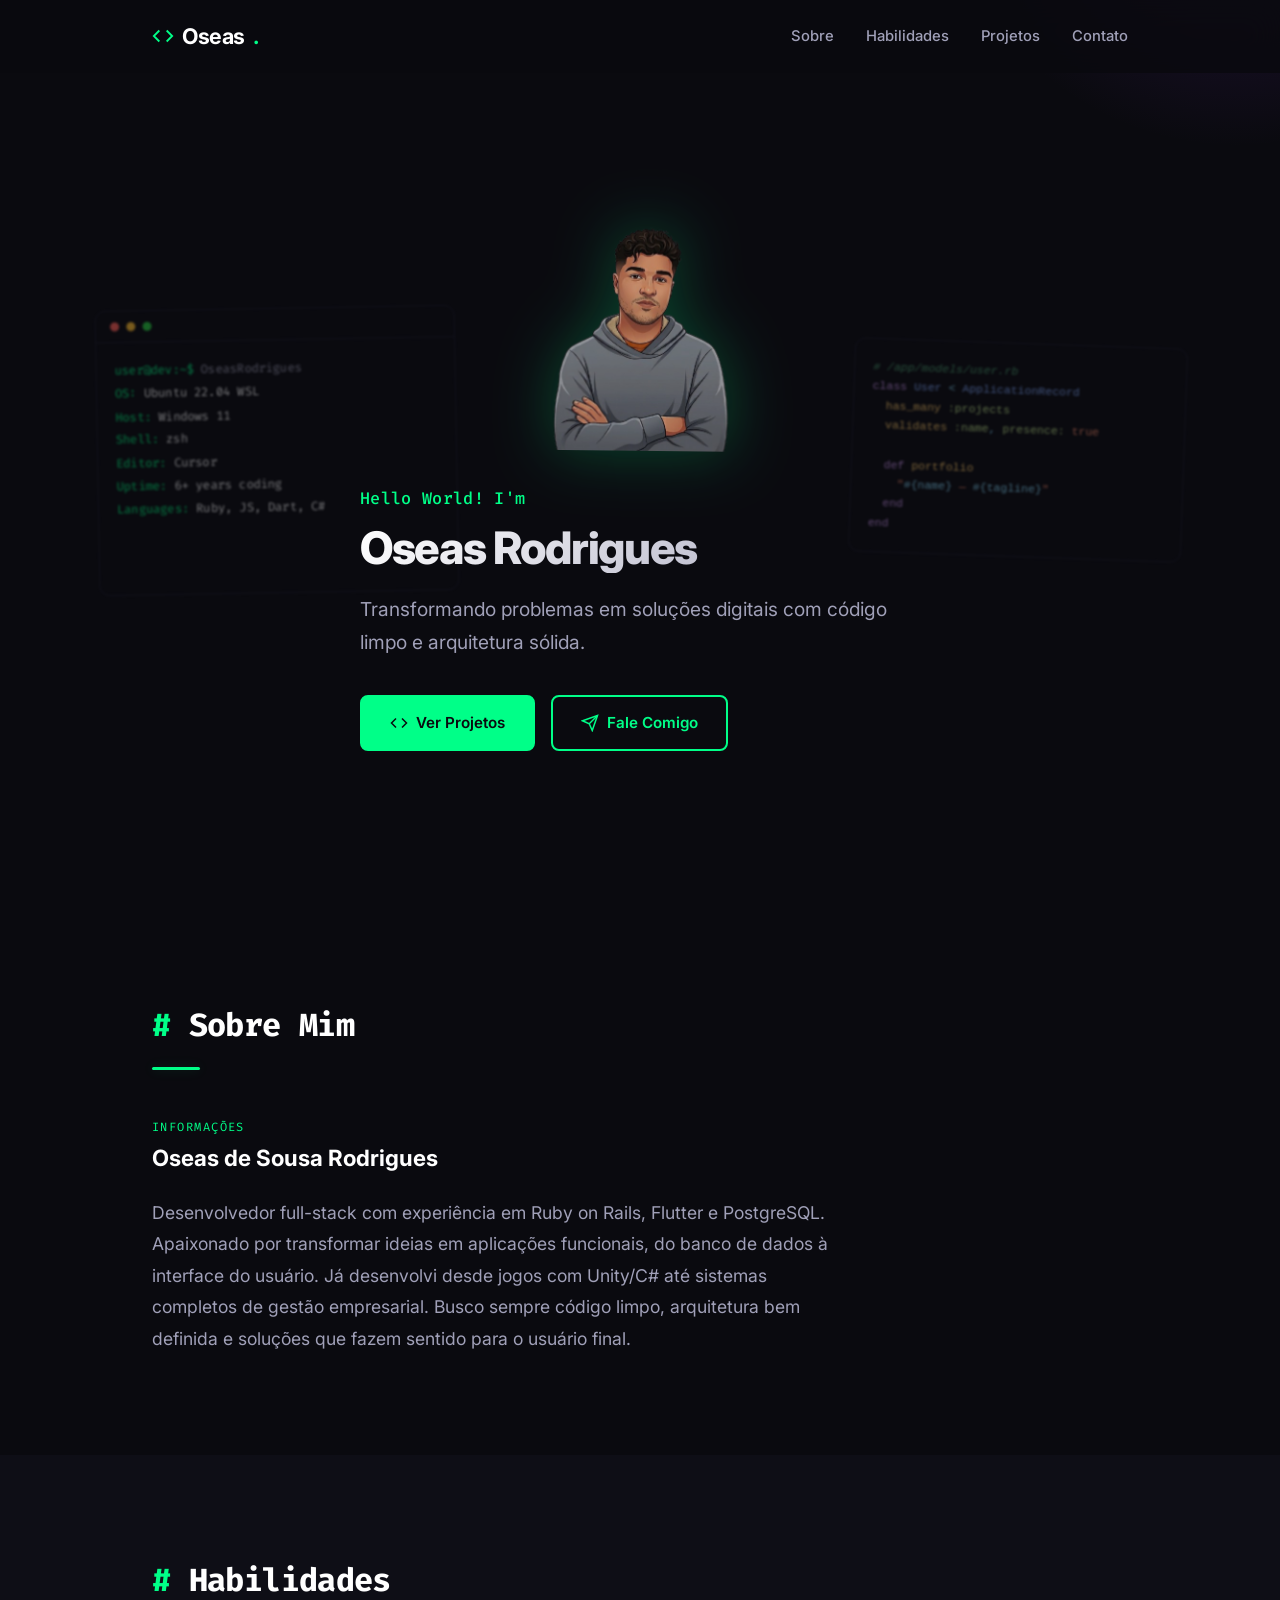
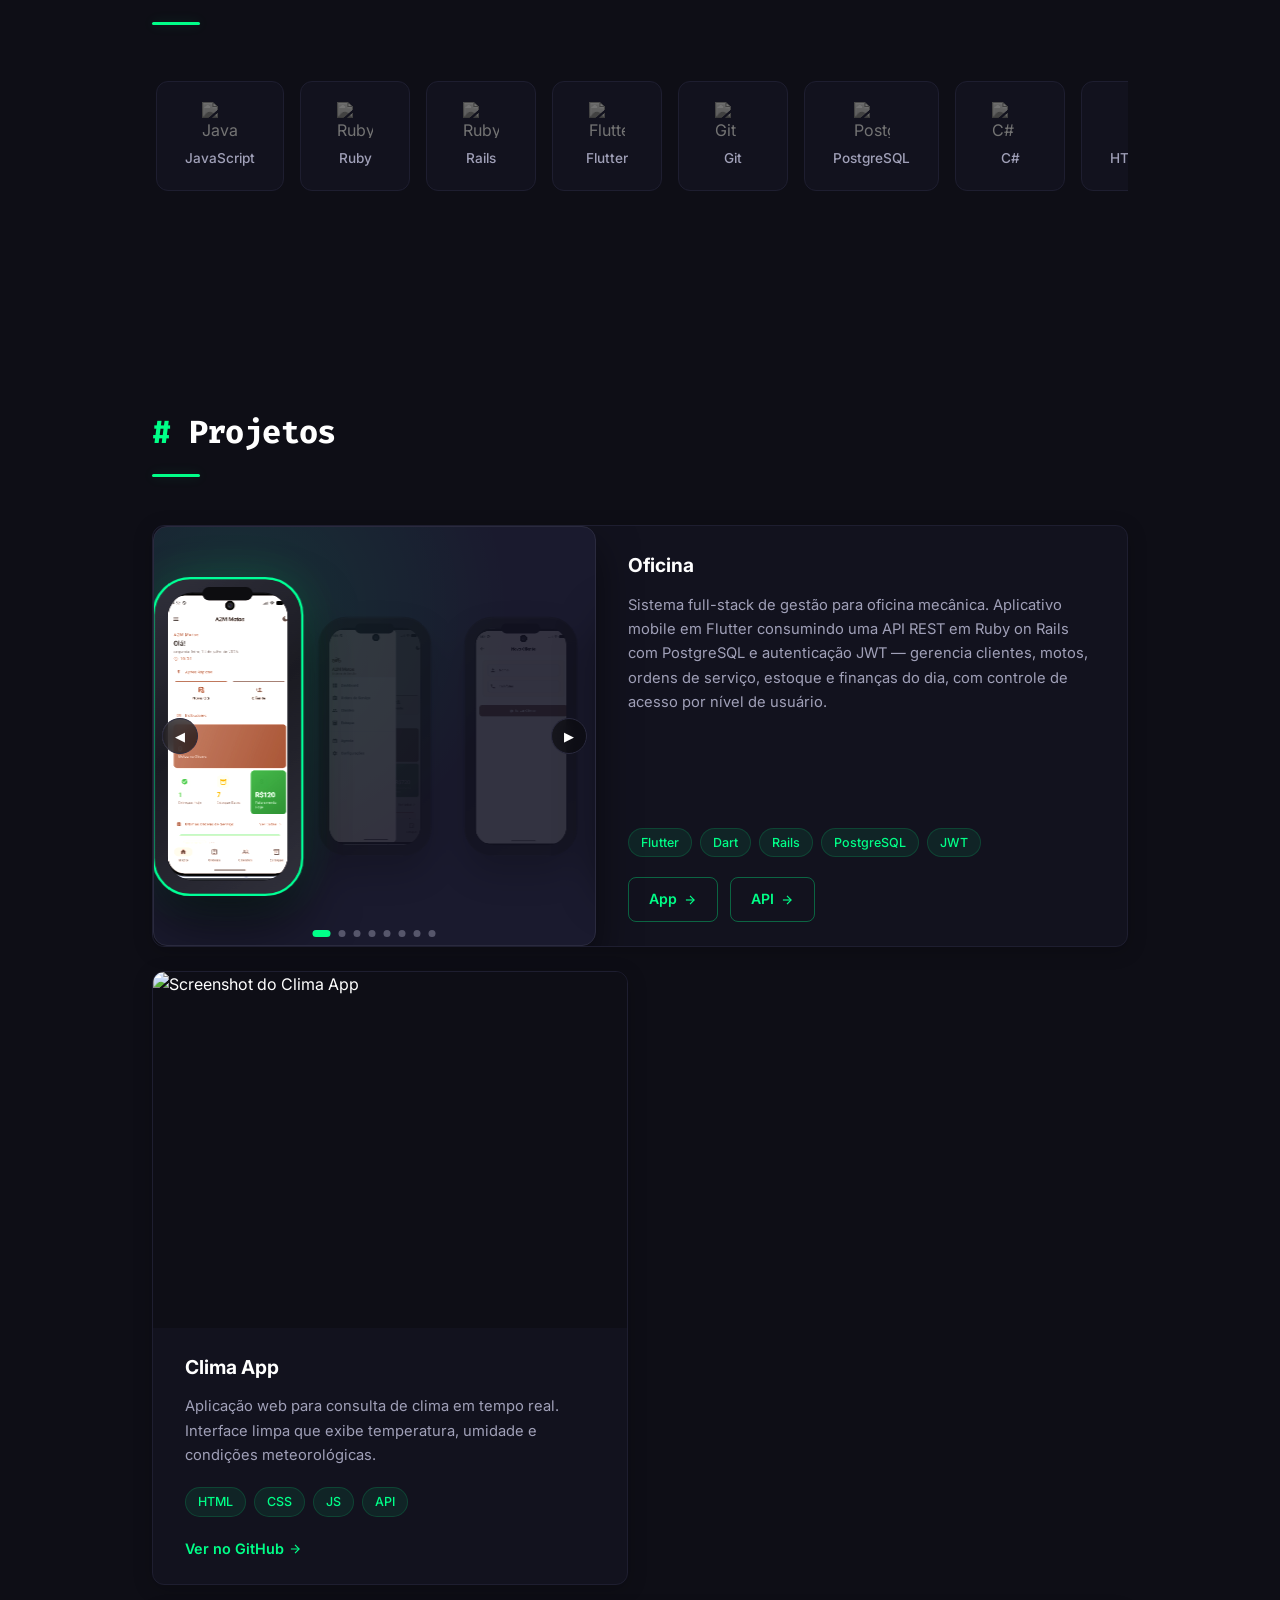
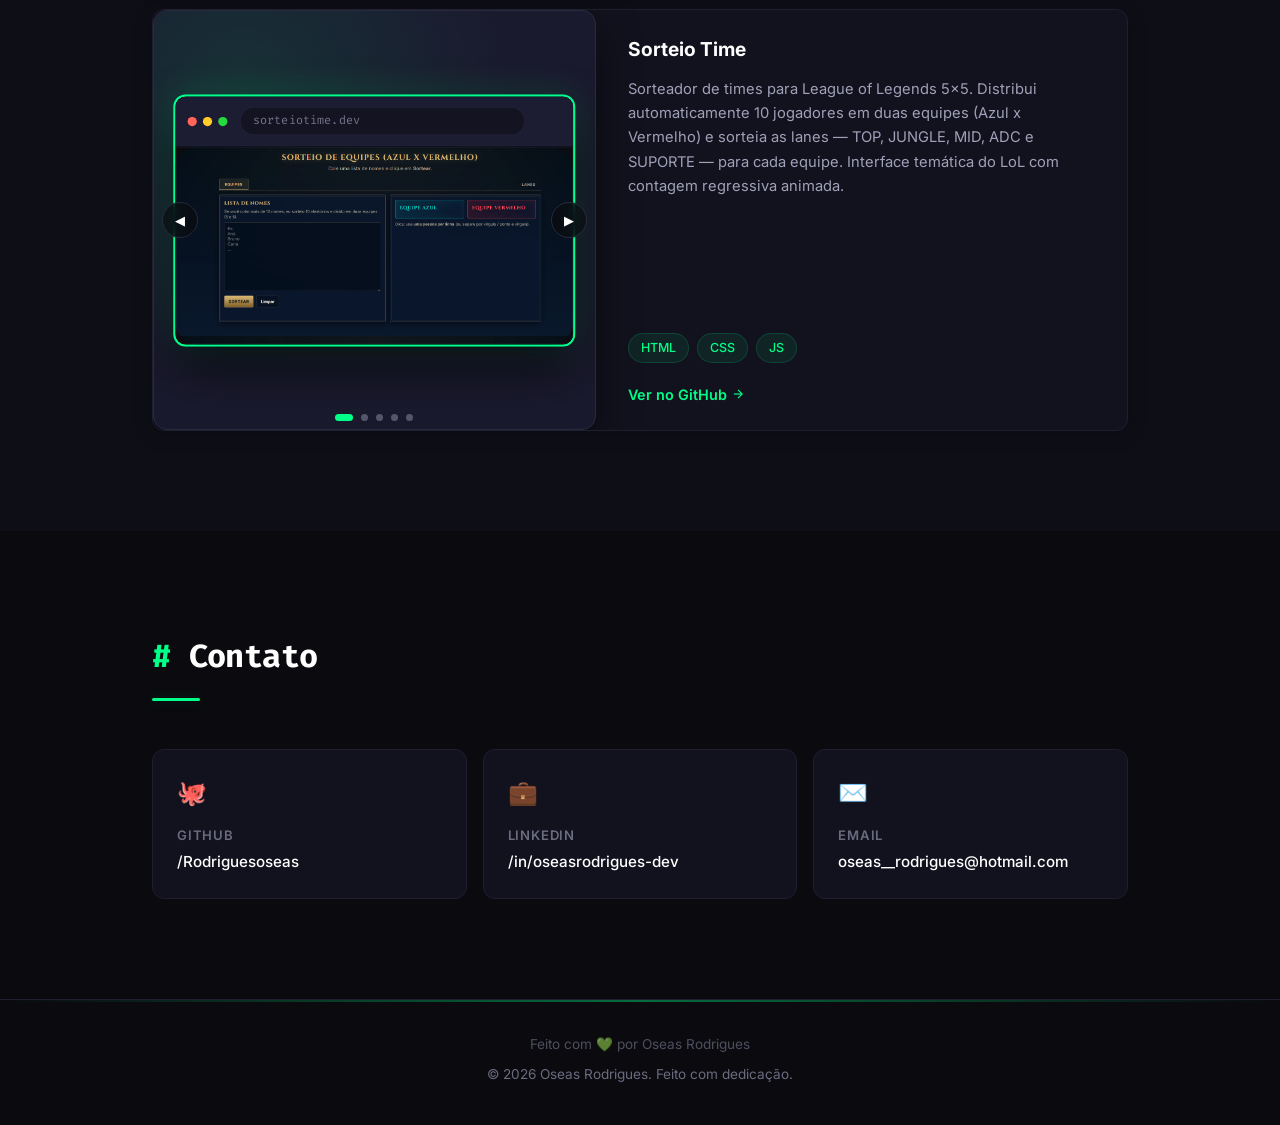
==== commit 4050f105: "Adiciona projeto Sorteio Time com carrossel e reorganiza imagens por projeto" ====
--- a/index.html
+++ b/index.html
@@ -164,49 +164,49 @@
                 <div class="v-slide">
                   <div class="phone-frame">
                     <div class="phone-notch"></div>
-                    <div class="phone-screen"><img src="imagem/projetos/oficina-home.png" alt="Home do app Oficina" width="652" height="877" loading="eager" /></div>
-                  </div>
-                </div>
-                <div class="v-slide">
-                  <div class="phone-frame">
-                    <div class="phone-notch"></div>
-                    <div class="phone-screen"><img src="imagem/projetos/oficina-menu.png" alt="Menu lateral do app Oficina" width="434" height="868" loading="lazy" /></div>
-                  </div>
-                </div>
-                <div class="v-slide">
-                  <div class="phone-frame">
-                    <div class="phone-notch"></div>
-                    <div class="phone-screen"><img src="imagem/projetos/oficina-cadastro.png" alt="Cadastro de cliente no app Oficina" width="451" height="867" loading="lazy" /></div>
-                  </div>
-                </div>
-                <div class="v-slide">
-                  <div class="phone-frame">
-                    <div class="phone-notch"></div>
-                    <div class="phone-screen"><img src="imagem/projetos/oficina-agenda.png" alt="Agenda com alerta de OS no app Oficina" width="431" height="861" loading="lazy" /></div>
-                  </div>
-                </div>
-                <div class="v-slide">
-                  <div class="phone-frame">
-                    <div class="phone-notch"></div>
-                    <div class="phone-screen"><img src="imagem/projetos/oficina-estoque.png" alt="Estoque no app Oficina" width="504" height="859" loading="lazy" /></div>
-                  </div>
-                </div>
-                <div class="v-slide">
-                  <div class="phone-frame">
-                    <div class="phone-notch"></div>
-                    <div class="phone-screen"><img src="imagem/projetos/oficina-os-1.png" alt="Criação de ordem de serviço no app Oficina" width="427" height="857" loading="lazy" /></div>
-                  </div>
-                </div>
-                <div class="v-slide">
-                  <div class="phone-frame">
-                    <div class="phone-notch"></div>
-                    <div class="phone-screen"><img src="imagem/projetos/oficina-os-2.png" alt="Ordem de serviço em andamento no app Oficina" width="477" height="872" loading="lazy" /></div>
-                  </div>
-                </div>
-                <div class="v-slide">
-                  <div class="phone-frame">
-                    <div class="phone-notch"></div>
-                    <div class="phone-screen"><img src="imagem/projetos/oficina-final.png" alt="Conclusão de ordem de serviço no app Oficina" width="484" height="846" loading="lazy" /></div>
+                    <div class="phone-screen"><img src="imagem/projetos/oficina/oficina-home.png" alt="Home do app Oficina" width="652" height="877" loading="eager" /></div>
+                  </div>
+                </div>
+                <div class="v-slide">
+                  <div class="phone-frame">
+                    <div class="phone-notch"></div>
+                    <div class="phone-screen"><img src="imagem/projetos/oficina/oficina-menu.png" alt="Menu lateral do app Oficina" width="434" height="868" loading="lazy" /></div>
+                  </div>
+                </div>
+                <div class="v-slide">
+                  <div class="phone-frame">
+                    <div class="phone-notch"></div>
+                    <div class="phone-screen"><img src="imagem/projetos/oficina/oficina-cadastro.png" alt="Cadastro de cliente no app Oficina" width="451" height="867" loading="lazy" /></div>
+                  </div>
+                </div>
+                <div class="v-slide">
+                  <div class="phone-frame">
+                    <div class="phone-notch"></div>
+                    <div class="phone-screen"><img src="imagem/projetos/oficina/oficina-agenda.png" alt="Agenda com alerta de OS no app Oficina" width="431" height="861" loading="lazy" /></div>
+                  </div>
+                </div>
+                <div class="v-slide">
+                  <div class="phone-frame">
+                    <div class="phone-notch"></div>
+                    <div class="phone-screen"><img src="imagem/projetos/oficina/oficina-estoque.png" alt="Estoque no app Oficina" width="504" height="859" loading="lazy" /></div>
+                  </div>
+                </div>
+                <div class="v-slide">
+                  <div class="phone-frame">
+                    <div class="phone-notch"></div>
+                    <div class="phone-screen"><img src="imagem/projetos/oficina/oficina-os-1.png" alt="Criação de ordem de serviço no app Oficina" width="427" height="857" loading="lazy" /></div>
+                  </div>
+                </div>
+                <div class="v-slide">
+                  <div class="phone-frame">
+                    <div class="phone-notch"></div>
+                    <div class="phone-screen"><img src="imagem/projetos/oficina/oficina-os-2.png" alt="Ordem de serviço em andamento no app Oficina" width="477" height="872" loading="lazy" /></div>
+                  </div>
+                </div>
+                <div class="v-slide">
+                  <div class="phone-frame">
+                    <div class="phone-notch"></div>
+                    <div class="phone-screen"><img src="imagem/projetos/oficina/oficina-final.png" alt="Conclusão de ordem de serviço no app Oficina" width="484" height="846" loading="lazy" /></div>
                   </div>
                 </div>
               </div>
@@ -238,6 +238,79 @@
                 <span>HTML</span><span>CSS</span><span>JS</span><span>API</span>
               </div>
               <a href="https://github.com/Rodriguesoseas/clima_app" target="_blank" rel="noopener" class="project-link">Ver no GitHub <svg class="arrow-icon" width="14" height="14" viewBox="0 0 24 24" fill="none" stroke="currentColor" stroke-width="2"><line x1="5" y1="12" x2="19" y2="12"></line><polyline points="12 5 19 12 12 19"></polyline></svg></a>
+            </div>
+          </article>
+
+          <article class="project-card project-featured">
+            <div class="v-carousel v-carousel--single" id="sorteioCarousel" aria-label="Galeria do Sorteio Time">
+              <div class="v-track">
+                <div class="v-slide">
+                  <div class="app-frame">
+                    <div class="app-bar">
+                      <span class="dot red"></span>
+                      <span class="dot yellow"></span>
+                      <span class="dot green"></span>
+                      <span class="app-url">sorteiotime.dev</span>
+                    </div>
+                    <div class="app-screen"><img src="imagem/projetos/sorteio/01-lanepage.png" alt="Página de lanes do Sorteio Time" width="1357" height="654" loading="lazy" /></div>
+                  </div>
+                </div>
+                <div class="v-slide">
+                  <div class="app-frame">
+                    <div class="app-bar">
+                      <span class="dot red"></span>
+                      <span class="dot yellow"></span>
+                      <span class="dot green"></span>
+                      <span class="app-url">sorteiotime.dev</span>
+                    </div>
+                    <div class="app-screen"><img src="imagem/projetos/sorteio/02-sorteio-time.png" alt="Sorteio de equipes do Sorteio Time" width="1553" height="868" loading="lazy" /></div>
+                  </div>
+                </div>
+                <div class="v-slide">
+                  <div class="app-frame">
+                    <div class="app-bar">
+                      <span class="dot red"></span>
+                      <span class="dot yellow"></span>
+                      <span class="dot green"></span>
+                      <span class="app-url">sorteiotime.dev</span>
+                    </div>
+                    <div class="app-screen"><img src="imagem/projetos/sorteio/03-sorteio-concluido.png" alt="Sorteio de equipes concluído no Sorteio Time" width="1325" height="777" loading="lazy" /></div>
+                  </div>
+                </div>
+                <div class="v-slide">
+                  <div class="app-frame">
+                    <div class="app-bar">
+                      <span class="dot red"></span>
+                      <span class="dot yellow"></span>
+                      <span class="dot green"></span>
+                      <span class="app-url">sorteiotime.dev</span>
+                    </div>
+                    <div class="app-screen"><img src="imagem/projetos/sorteio/04-sorteando-lanes.png" alt="Sorteando lanes no Sorteio Time" width="1457" height="898" loading="lazy" /></div>
+                  </div>
+                </div>
+                <div class="v-slide">
+                  <div class="app-frame">
+                    <div class="app-bar">
+                      <span class="dot red"></span>
+                      <span class="dot yellow"></span>
+                      <span class="dot green"></span>
+                      <span class="app-url">sorteiotime.dev</span>
+                    </div>
+                    <div class="app-screen"><img src="imagem/projetos/sorteio/05-sorteio-concluido-lanes.png" alt="Sorteio de lanes concluído no Sorteio Time" width="1470" height="684" loading="lazy" /></div>
+                  </div>
+                </div>
+              </div>
+              <button class="v-control v-prev" type="button" aria-label="Imagem anterior">&#9664;</button>
+              <button class="v-control v-next" type="button" aria-label="Próxima imagem">&#9654;</button>
+              <div class="v-dots" role="tablist" aria-label="Seleção de imagens"></div>
+            </div>
+            <div class="project-content">
+              <h3 class="project-title">Sorteio Time</h3>
+              <p class="project-desc">Sorteador de times para League of Legends 5x5. Distribui automaticamente 10 jogadores em duas equipes (Azul x Vermelho) e sorteia as lanes — TOP, JUNGLE, MID, ADC e SUPORTE — para cada equipe. Interface temática do LoL com contagem regressiva animada.</p>
+              <div class="project-tech">
+                <span>HTML</span><span>CSS</span><span>JS</span>
+              </div>
+              <a href="https://github.com/Rodriguesoseas/sorteioTime" target="_blank" rel="noopener" class="project-link">Ver no GitHub <svg class="arrow-icon" width="14" height="14" viewBox="0 0 24 24" fill="none" stroke="currentColor" stroke-width="2"><line x1="5" y1="12" x2="19" y2="12"></line><polyline points="12 5 19 12 12 19"></polyline></svg></a>
             </div>
           </article>
         </div>
--- a/style.css
+++ b/style.css
@@ -811,6 +811,99 @@
   transition: none !important;
 }
 
+/* App-frame (carrossel desktop) */
+.v-carousel--single .v-slide {
+  flex: 0 0 100%;
+}
+
+.v-carousel--single .app-frame {
+  width: min(92%, 720px);
+  margin: 0 auto;
+}
+
+.v-carousel--single .app-frame img {
+  max-height: none;
+}
+
+.app-frame {
+  position: relative;
+  display: flex;
+  flex-direction: column;
+  width: 100%;
+  aspect-ratio: 16 / 10;
+  border-radius: 12px;
+  overflow: hidden;
+  background: var(--bg-primary);
+  border: 1px solid var(--border-light);
+  box-shadow: 0 20px 40px rgba(0, 0, 0, 0.5), inset 0 1px 0 rgba(255, 255, 255, 0.06);
+  transition: transform 0.45s ease, opacity 0.45s ease, border-color 0.3s ease, box-shadow 0.3s ease;
+}
+
+.app-bar {
+  display: flex;
+  align-items: center;
+  gap: 6px;
+  padding: 10px 12px;
+  background: var(--bg-elevated);
+  border-bottom: 1px solid var(--border);
+}
+
+.app-bar .dot {
+  width: 9px;
+  height: 9px;
+}
+
+.app-url {
+  margin-left: 6px;
+  max-width: 280px;
+  flex: 1;
+  font-family: var(--font-mono);
+  font-size: 0.72rem;
+  color: var(--text-muted);
+  background: var(--bg-card);
+  border: 1px solid var(--border);
+  border-radius: 999px;
+  padding: 4px 12px;
+  white-space: nowrap;
+  overflow: hidden;
+  text-overflow: ellipsis;
+}
+
+.app-screen {
+  position: relative;
+  flex: 1;
+  min-height: 0;
+  overflow: hidden;
+  background: var(--bg-primary);
+}
+
+.app-screen::after {
+  content: "";
+  position: absolute;
+  inset: 0;
+  box-shadow: inset 0 0 0 1px rgba(255, 255, 255, 0.05);
+  pointer-events: none;
+}
+
+.app-screen img {
+  display: block;
+  width: 100%;
+  height: 100%;
+  object-fit: cover;
+  object-position: center top;
+  transition: opacity 0.45s ease;
+}
+
+.v-slide.is-current .app-frame {
+  transform: scale(1.02);
+  opacity: 1;
+  border-color: var(--accent);
+  border-width: 2px;
+  box-shadow: 0 26px 48px rgba(0, 0, 0, 0.55), 0 0 40px var(--accent-glow);
+  filter: brightness(1.08) saturate(1.05);
+  z-index: 3;
+}
+
 .v-control {
   position: absolute;
   top: 50%;
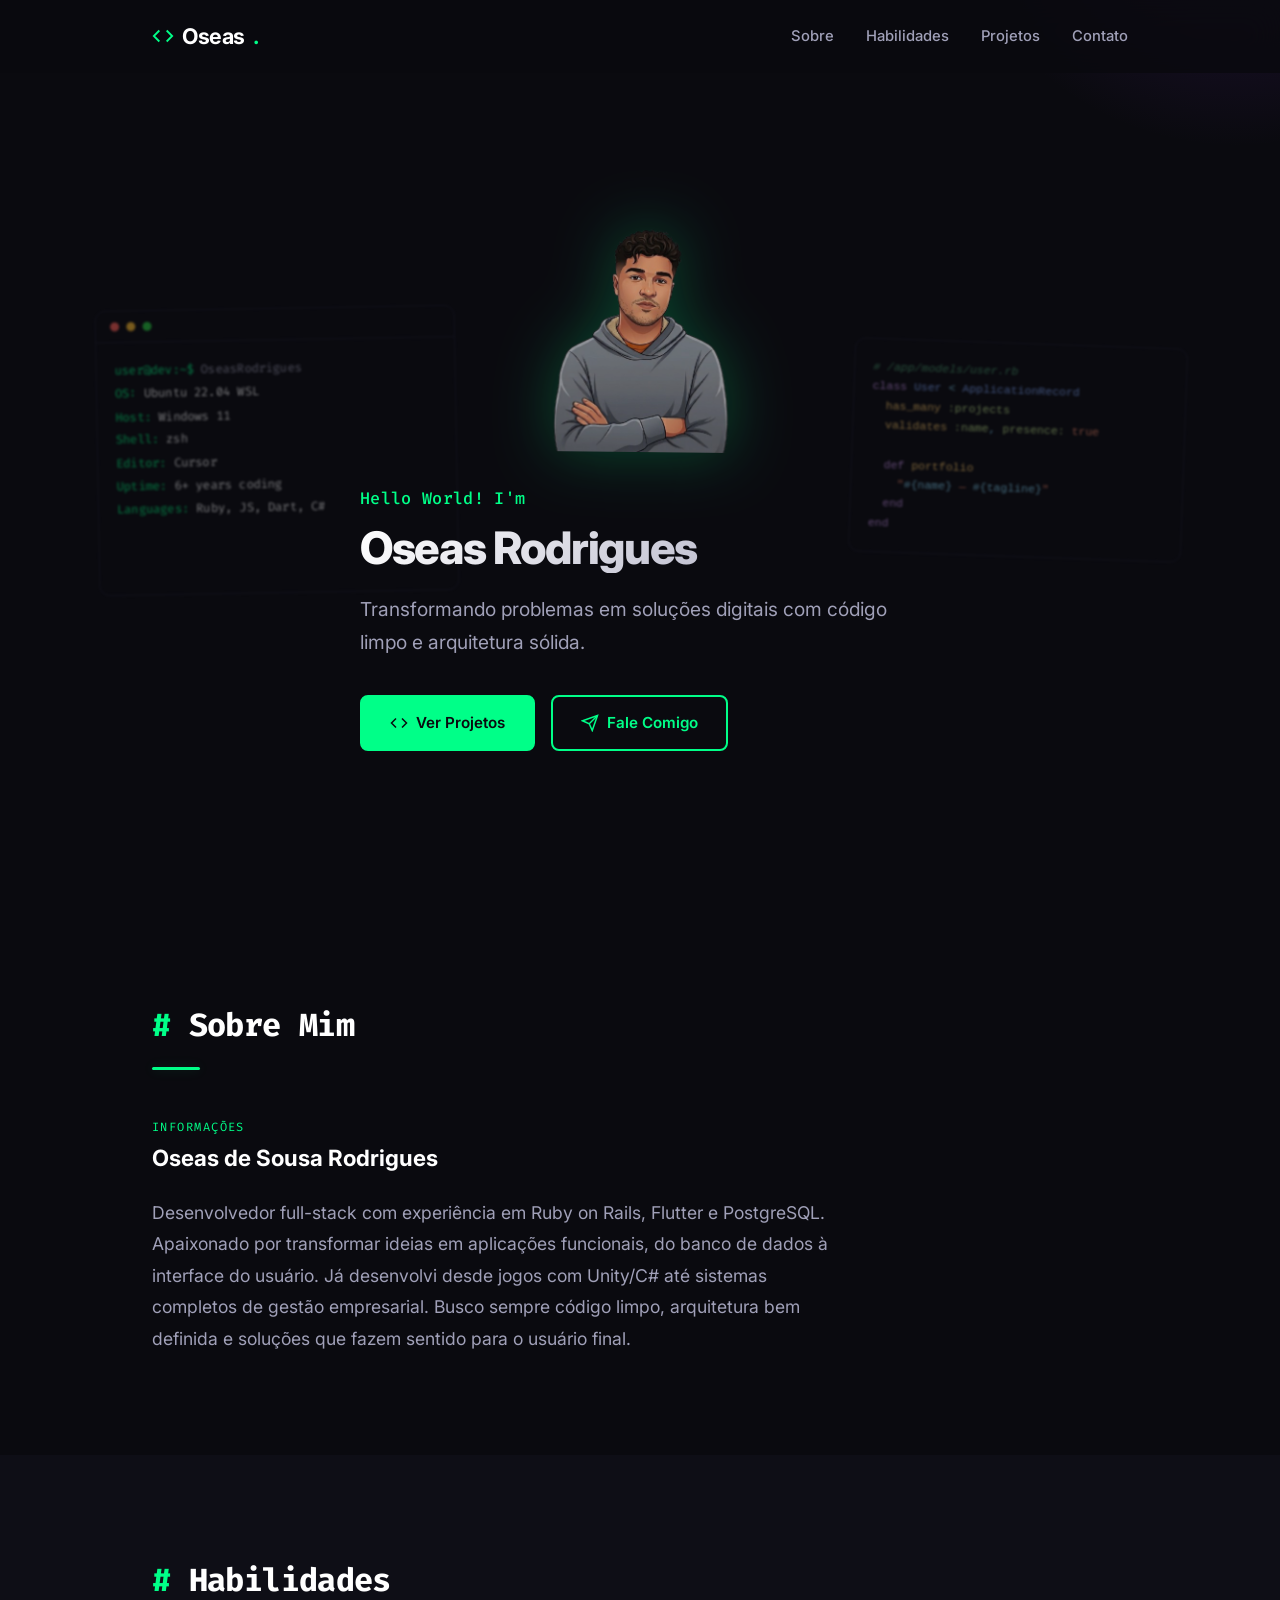
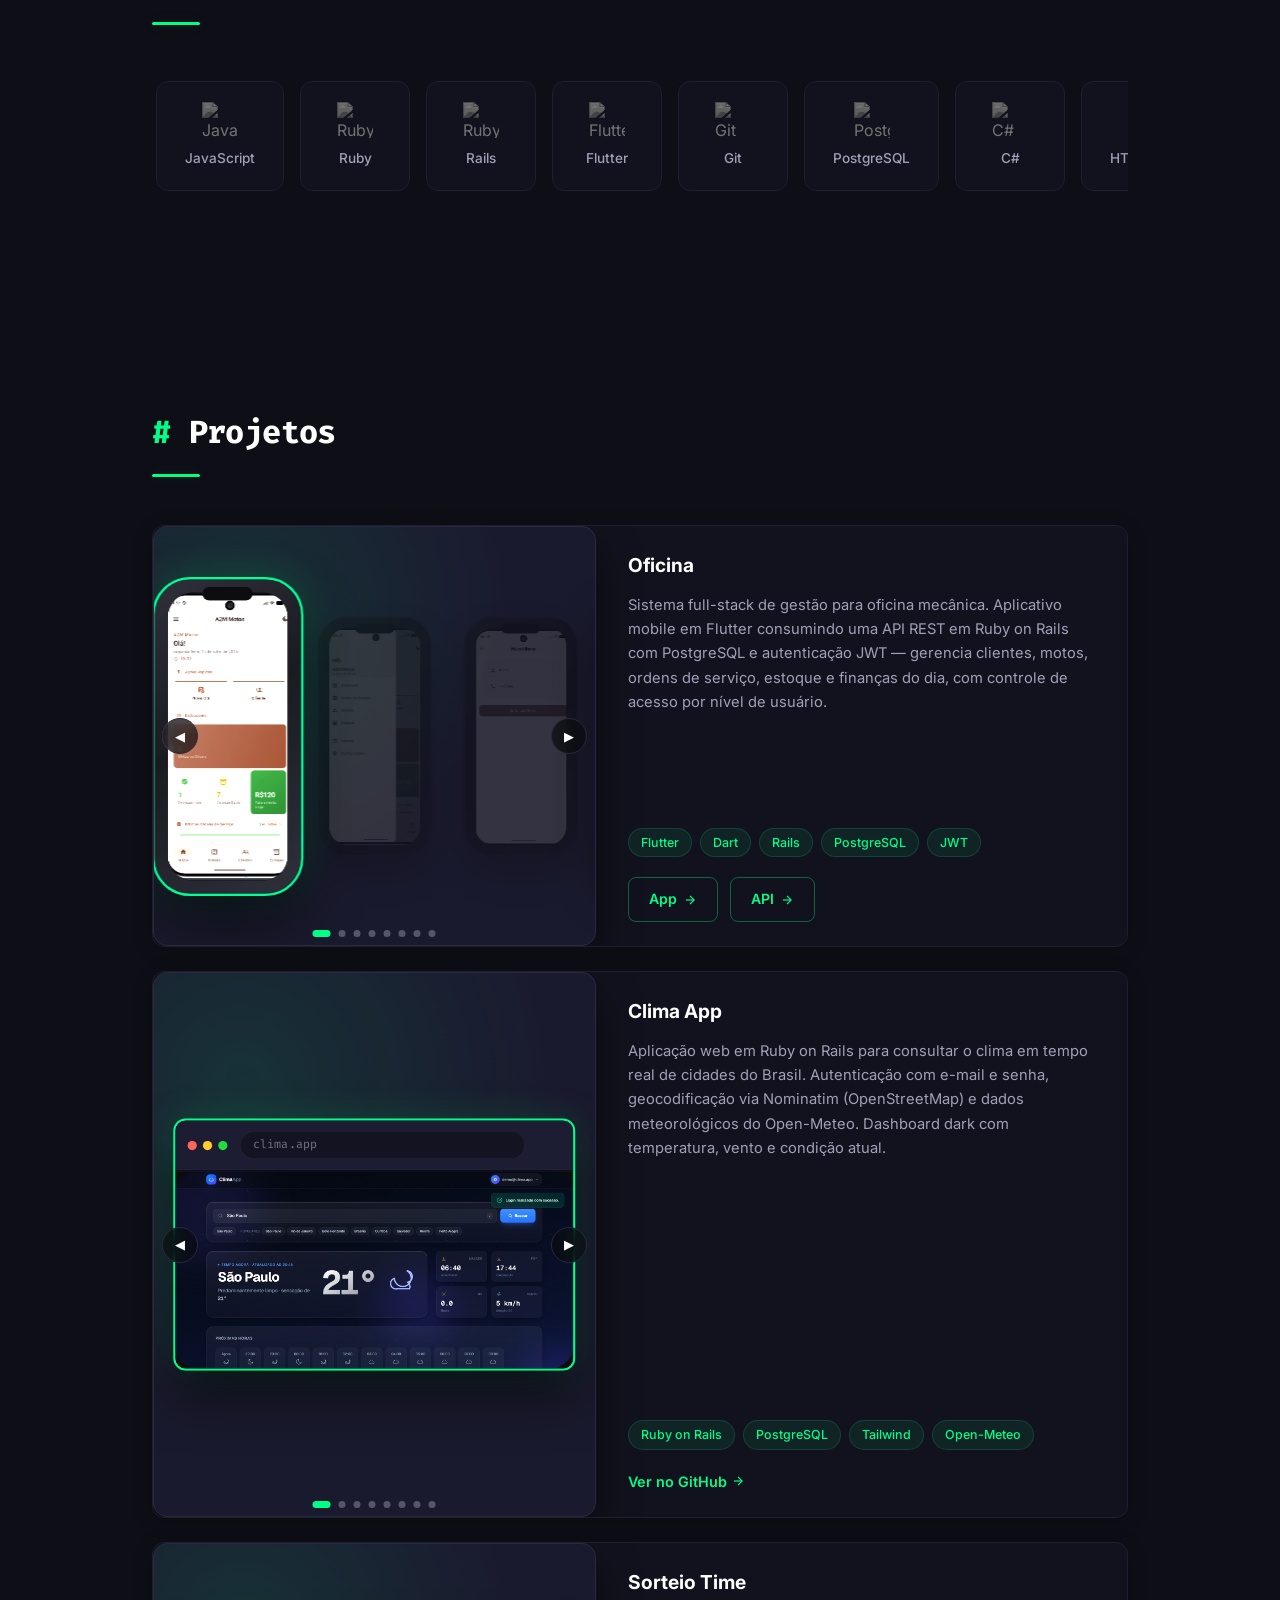
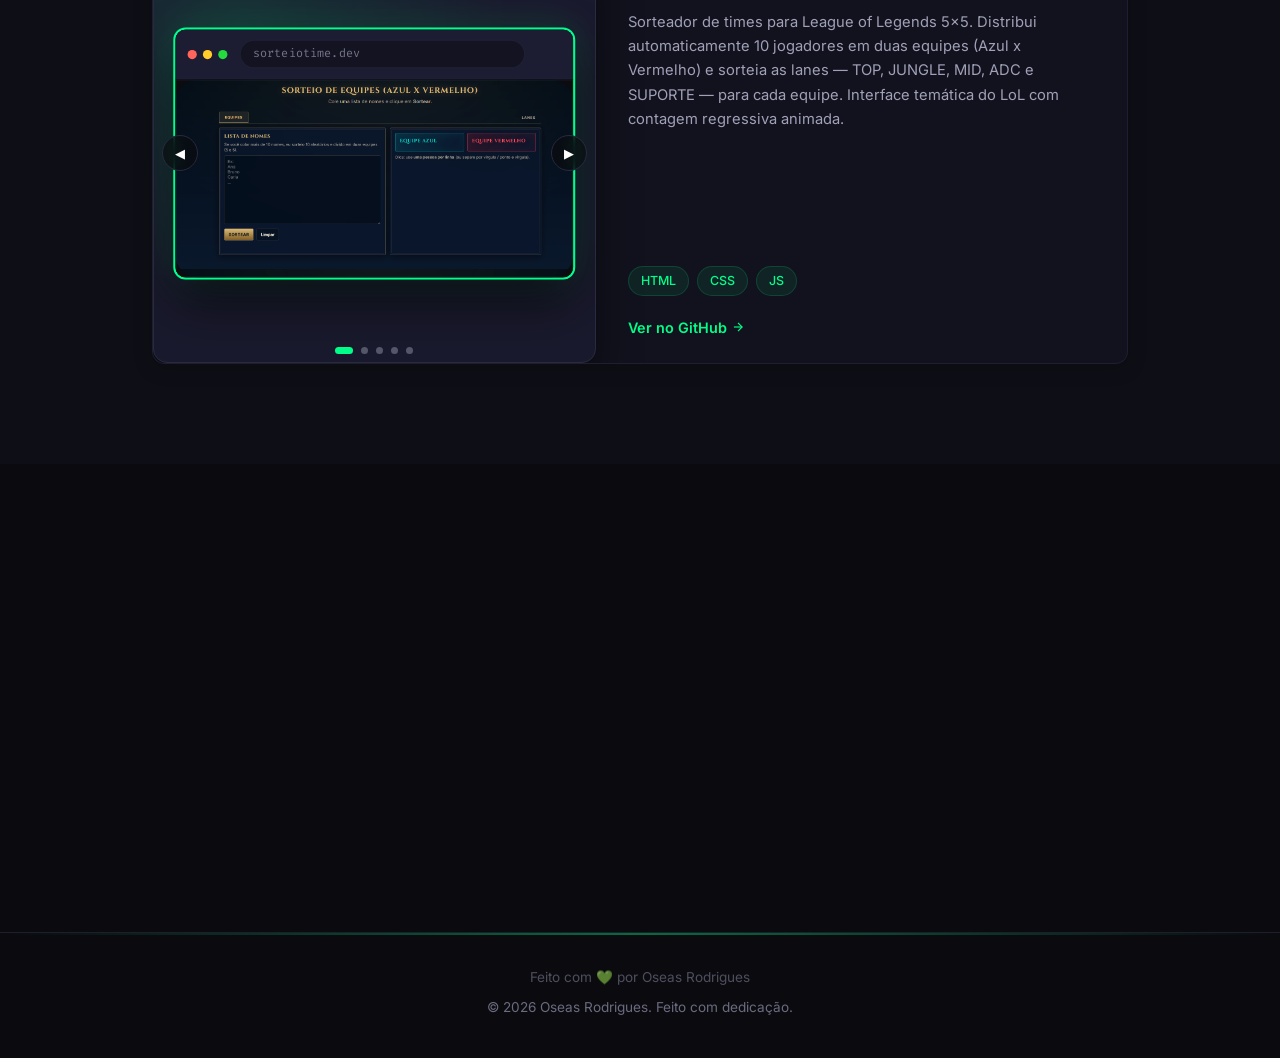
==== commit b46d93ed: "Adiciona imagens e descrição no projeto clima_app" ====
--- a/index.html
+++ b/index.html
@@ -227,15 +227,102 @@
             </div>
           </article>
 
-          <article class="project-card">
-            <div class="project-media">
-              <img src="imagem/projetos/clima.png" alt="Screenshot do Clima App" width="1200" height="675" loading="lazy" />
+          <article class="project-card project-featured">
+            <div class="v-carousel v-carousel--single" id="climaCarousel" aria-label="Galeria do Clima App">
+              <div class="v-track">
+                <div class="v-slide">
+                  <div class="app-frame">
+                    <div class="app-bar">
+                      <span class="dot red"></span>
+                      <span class="dot yellow"></span>
+                      <span class="dot green"></span>
+                      <span class="app-url">clima.app</span>
+                    </div>
+                    <div class="app-screen"><img src="imagem/projetos/clima/01-dashboard-sol.png" alt="Dashboard do Clima App em dia de sol" width="1440" height="900" loading="lazy" /></div>
+                  </div>
+                </div>
+                <div class="v-slide">
+                  <div class="app-frame">
+                    <div class="app-bar">
+                      <span class="dot red"></span>
+                      <span class="dot yellow"></span>
+                      <span class="dot green"></span>
+                      <span class="app-url">clima.app</span>
+                    </div>
+                    <div class="app-screen"><img src="imagem/projetos/clima/02-dashboard-completo.png" alt="Dashboard completo do Clima App" width="1440" height="1389" loading="lazy" /></div>
+                  </div>
+                </div>
+                <div class="v-slide">
+                  <div class="app-frame">
+                    <div class="app-bar">
+                      <span class="dot red"></span>
+                      <span class="dot yellow"></span>
+                      <span class="dot green"></span>
+                      <span class="app-url">clima.app</span>
+                    </div>
+                    <div class="app-screen"><img src="imagem/projetos/clima/03-dashboard-noite.png" alt="Dashboard do Clima App à noite" width="1440" height="1389" loading="lazy" /></div>
+                  </div>
+                </div>
+                <div class="v-slide">
+                  <div class="app-frame">
+                    <div class="app-bar">
+                      <span class="dot red"></span>
+                      <span class="dot yellow"></span>
+                      <span class="dot green"></span>
+                      <span class="app-url">clima.app</span>
+                    </div>
+                    <div class="app-screen"><img src="imagem/projetos/clima/04-dashboard-chuva.png" alt="Dashboard do Clima App com chuva" width="1440" height="1389" loading="lazy" /></div>
+                  </div>
+                </div>
+                <div class="v-slide">
+                  <div class="app-frame">
+                    <div class="app-bar">
+                      <span class="dot red"></span>
+                      <span class="dot yellow"></span>
+                      <span class="dot green"></span>
+                      <span class="app-url">clima.app</span>
+                    </div>
+                    <div class="app-screen"><img src="imagem/projetos/clima/05-home-visitante.png" alt="Home do Clima App para visitantes" width="1440" height="900" loading="lazy" /></div>
+                  </div>
+                </div>
+                <div class="v-slide">
+                  <div class="app-frame">
+                    <div class="app-bar">
+                      <span class="dot red"></span>
+                      <span class="dot yellow"></span>
+                      <span class="dot green"></span>
+                      <span class="app-url">clima.app</span>
+                    </div>
+                    <div class="app-screen"><img src="imagem/projetos/clima/06-login.png" alt="Tela de login do Clima App" width="1440" height="900" loading="lazy" /></div>
+                  </div>
+                </div>
+                <div class="v-slide">
+                  <div class="app-frame">
+                    <div class="app-bar">
+                      <span class="dot red"></span>
+                      <span class="dot yellow"></span>
+                      <span class="dot green"></span>
+                      <span class="app-url">clima.app</span>
+                    </div>
+                    <div class="app-screen"><img src="imagem/projetos/clima/07-cadastro.png" alt="Tela de cadastro do Clima App" width="1440" height="900" loading="lazy" /></div>
+                  </div>
+                </div>
+                <div class="v-slide">
+                  <div class="phone-frame">
+                    <div class="phone-notch"></div>
+                    <div class="phone-screen"><img src="imagem/projetos/clima/08-dashboard-mobile.png" alt="Dashboard mobile do Clima App" width="780" height="4482" loading="lazy" /></div>
+                  </div>
+                </div>
+              </div>
+              <button class="v-control v-prev" type="button" aria-label="Imagem anterior">&#9664;</button>
+              <button class="v-control v-next" type="button" aria-label="Próxima imagem">&#9654;</button>
+              <div class="v-dots" role="tablist" aria-label="Seleção de imagens"></div>
             </div>
             <div class="project-content">
               <h3 class="project-title">Clima App</h3>
-              <p class="project-desc">Aplicação web para consulta de clima em tempo real. Interface limpa que exibe temperatura, umidade e condições meteorológicas.</p>
+              <p class="project-desc">Aplicação web em Ruby on Rails para consultar o clima em tempo real de cidades do Brasil. Autenticação com e-mail e senha, geocodificação via Nominatim (OpenStreetMap) e dados meteorológicos do Open-Meteo. Dashboard dark com temperatura, vento e condição atual.</p>
               <div class="project-tech">
-                <span>HTML</span><span>CSS</span><span>JS</span><span>API</span>
+                <span>Ruby on Rails</span><span>PostgreSQL</span><span>Tailwind</span><span>Open-Meteo</span>
               </div>
               <a href="https://github.com/Rodriguesoseas/clima_app" target="_blank" rel="noopener" class="project-link">Ver no GitHub <svg class="arrow-icon" width="14" height="14" viewBox="0 0 24 24" fill="none" stroke="currentColor" stroke-width="2"><line x1="5" y1="12" x2="19" y2="12"></line><polyline points="12 5 19 12 12 19"></polyline></svg></a>
             </div>
--- a/style.css
+++ b/style.css
@@ -825,6 +825,15 @@
   max-height: none;
 }
 
+.v-carousel--single .phone-frame {
+  width: min(60%, 340px);
+  margin: 0 auto;
+}
+
+.v-carousel--single .phone-screen img {
+  max-height: none;
+}
+
 .app-frame {
   position: relative;
   display: flex;
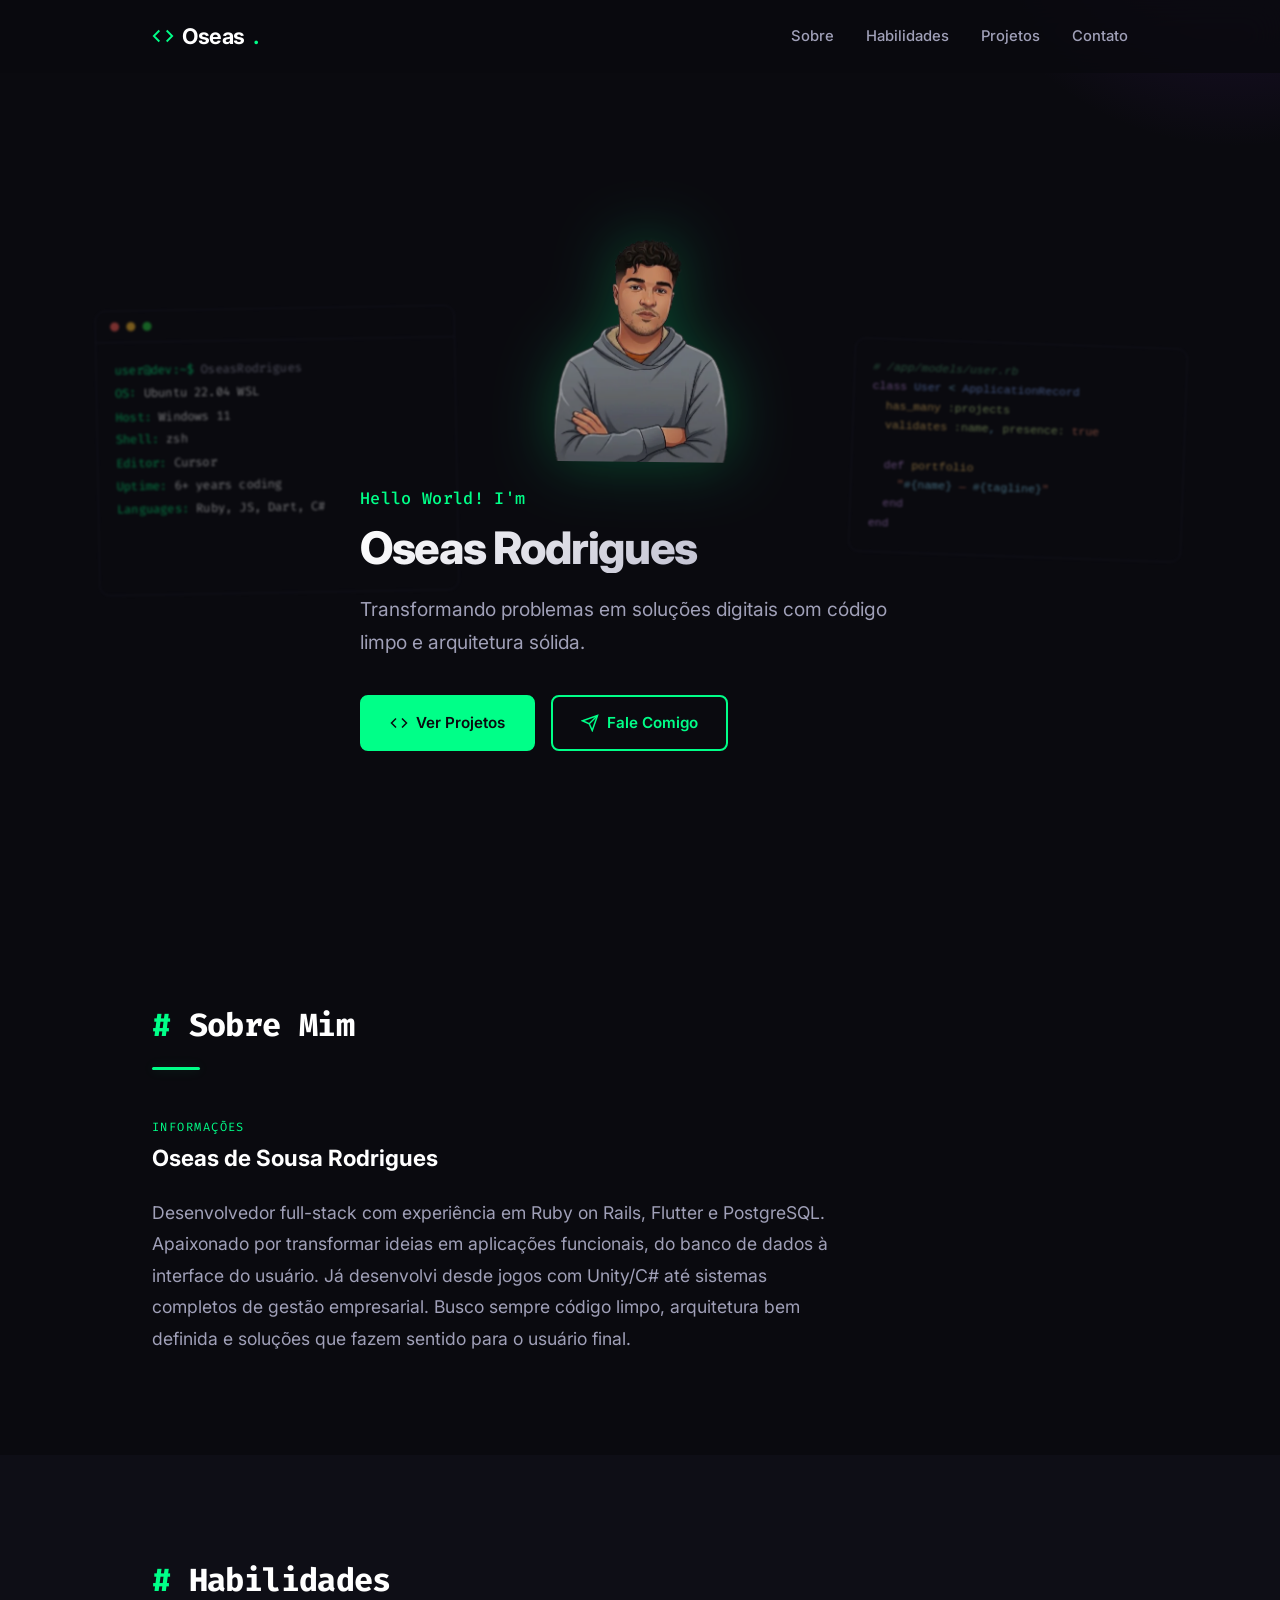
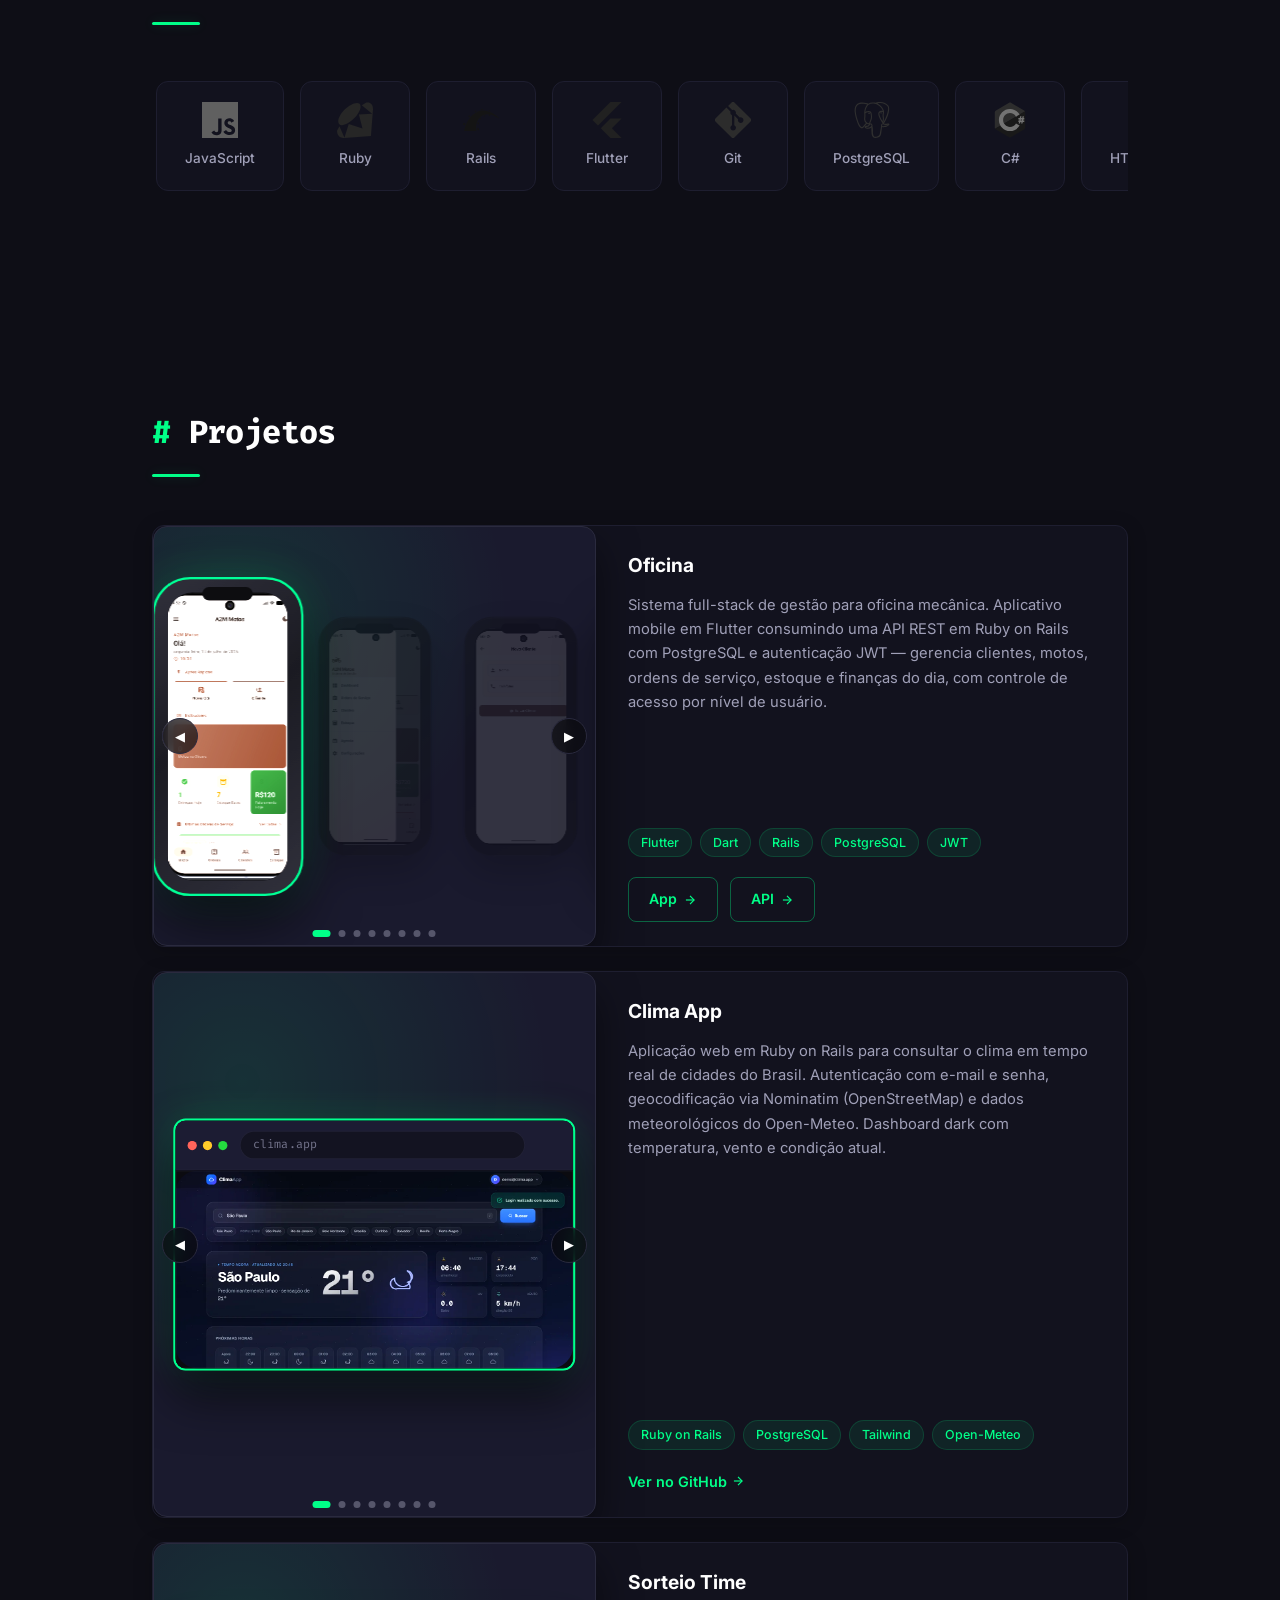
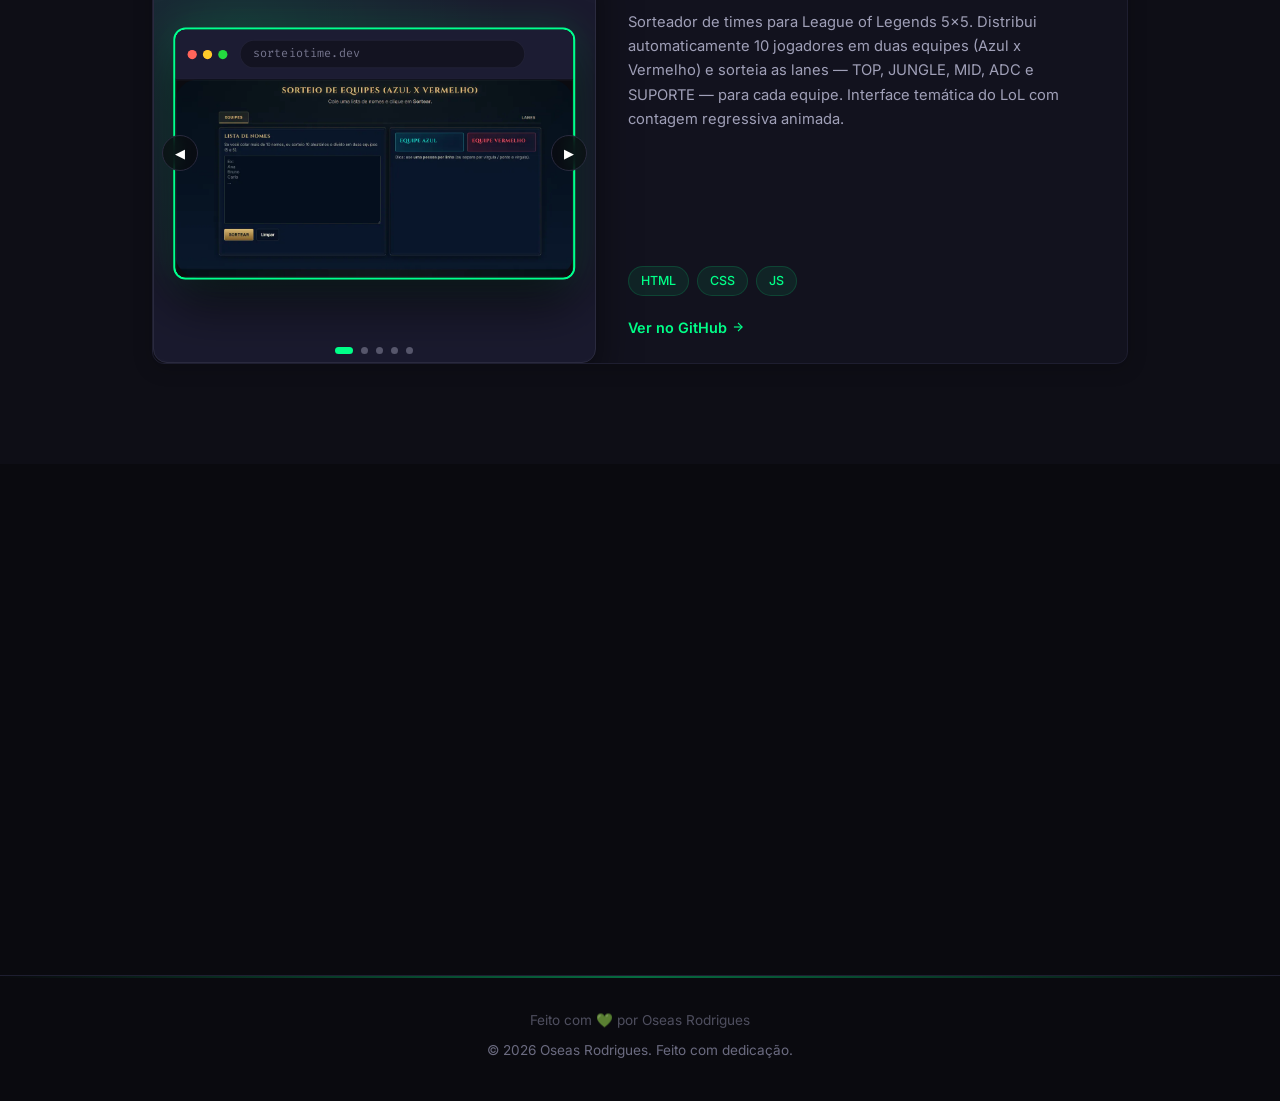
==== commit cdec0e3a: "Otimiza portfolio: WebP, SEO, acessibilidade e GitHub Pages" ====
--- a/index.html
+++ b/index.html
@@ -4,6 +4,35 @@
   <meta charset="UTF-8" />
   <meta name="viewport" content="width=device-width, initial-scale=1.0" />
   <meta name="description" content="Portfolio de Oseas Rodrigues — Desenvolvedor full-stack Ruby on Rails, Flutter e PostgreSQL." />
+  <meta name="author" content="Oseas de Sousa Rodrigues" />
+  <meta name="theme-color" content="#0a0a0f" />
+  <link rel="canonical" href="https://rodriguesoseas.github.io/portifolio/" />
+  <meta property="og:type" content="website" />
+  <meta property="og:title" content="Oseas Rodrigues | Portfolio" />
+  <meta property="og:description" content="Portfolio de Oseas Rodrigues — Desenvolvedor full-stack Ruby on Rails, Flutter e PostgreSQL." />
+  <meta property="og:url" content="https://rodriguesoseas.github.io/portifolio/" />
+  <meta property="og:image" content="https://rodriguesoseas.github.io/portifolio/imagem/foto.png" />
+  <meta property="og:locale" content="pt_BR" />
+  <meta property="og:site_name" content="Oseas Rodrigues Portfolio" />
+  <meta name="twitter:card" content="summary" />
+  <meta name="twitter:title" content="Oseas Rodrigues | Portfolio" />
+  <meta name="twitter:description" content="Portfolio de Oseas Rodrigues — Desenvolvedor full-stack Ruby on Rails, Flutter e PostgreSQL." />
+  <meta name="twitter:image" content="https://rodriguesoseas.github.io/portifolio/imagem/foto.png" />
+  <script type="application/ld+json">
+  {
+    "@context": "https://schema.org",
+    "@type": "Person",
+    "name": "Oseas de Sousa Rodrigues",
+    "url": "https://rodriguesoseas.github.io/portifolio/",
+    "image": "https://rodriguesoseas.github.io/portifolio/imagem/foto.png",
+    "jobTitle": "Desenvolvedor Full-Stack",
+    "knowsAbout": ["Ruby on Rails", "Flutter", "PostgreSQL", "JavaScript", "C#"],
+    "sameAs": [
+      "https://github.com/Rodriguesoseas",
+      "https://www.linkedin.com/in/oseasrodrigues-dev/"
+    ]
+  }
+  </script>
   <title>Oseas Rodrigues | Portfolio</title>
   <link rel="preconnect" href="https://fonts.googleapis.com">
   <link rel="preconnect" href="https://fonts.gstatic.com" crossorigin>
@@ -12,6 +41,7 @@
   <link rel="icon" type="image/svg+xml" href="data:image/svg+xml,<svg xmlns='http://www.w3.org/2000/svg' viewBox='0 0 100 100'><text y='.9em' font-size='90'>⚡</text></svg>" />
 </head>
 <body>
+  <a href="#main" class="skip-link">Pular para o conteúdo</a>
   <nav class="navbar">
     <div class="container nav-container">
       <a href="#" class="nav-logo">
@@ -33,9 +63,9 @@
     </div>
   </nav>
 
-  <main>
+  <main id="main">
     <section class="hero">
-      <div class="terminal-bg">
+      <div class="terminal-bg" aria-hidden="true">
         <div class="terminal-window">
           <div class="terminal-header">
             <span class="dot red"></span>
@@ -66,7 +96,7 @@
         </div>
       </div>
       <div class="container hero-content">
-        <div class="hero-parallax"><img class="hero-photo" src="imagem/foto.png" alt="Oseas Rodrigues" /></div>
+        <div class="hero-parallax"><img class="hero-photo" src="imagem/foto.webp" alt="Oseas Rodrigues" width="240" height="240" /></div>
         <p class="hero-greeting"><span class="keyword">Hello</span> World! I'm</p>
         <h1>Oseas Rodrigues</h1>
         <p class="hero-tagline">Transformando problemas em soluções digitais com código limpo e arquitetura sólida.</p>
@@ -113,37 +143,37 @@
           <div class="skills-fade skills-fade-left"></div>
           <div class="skills-bar" id="skillsBar">
             <div class="skill-item">
-              <img class="skill-icon" src="https://cdn.simpleicons.org/javascript" alt="JavaScript" loading="lazy" />
+              <svg class="skill-icon" viewBox="0 0 24 24" xmlns="http://www.w3.org/2000/svg" fill="#F7DF1E" aria-hidden="true"><path d="M0 0h24v24H0V0zm22.034 18.276c-.175-1.095-.888-2.015-3.003-2.873-.736-.345-1.554-.585-1.797-1.14-.091-.33-.105-.51-.046-.705.15-.646.915-.84 1.515-.66.39.12.75.42.976.9 1.034-.676 1.034-.676 1.755-1.125-.27-.42-.404-.601-.586-.78-.63-.705-1.469-1.065-2.834-1.034l-.705.089c-.676.165-1.32.525-1.71 1.005-1.14 1.291-.811 3.541.569 4.471 1.365 1.02 3.361 1.244 3.616 2.205.24 1.17-.87 1.545-1.966 1.41-.811-.18-1.26-.586-1.755-1.336l-1.83 1.051c.21.48.45.689.81 1.109 1.74 1.756 6.09 1.666 6.871-1.004.029-.09.24-.705.074-1.65l.046.067zm-8.983-7.245h-2.248c0 1.938-.009 3.864-.009 5.805 0 1.232.063 2.363-.138 2.711-.33.689-1.18.601-1.566.48-.396-.196-.597-.466-.83-.855-.063-.105-.11-.196-.127-.196l-1.825 1.125c.305.63.75 1.172 1.324 1.517.855.51 2.004.675 3.207.405.783-.226 1.458-.691 1.811-1.411.51-.93.402-2.07.397-3.346.012-2.054 0-4.109 0-6.179l.004-.056z"/></svg>
               <span>JavaScript</span>
             </div>
             <div class="skill-item">
-              <img class="skill-icon" src="https://cdn.simpleicons.org/ruby" alt="Ruby" loading="lazy" />
+              <svg class="skill-icon" viewBox="0 0 24 24" xmlns="http://www.w3.org/2000/svg" fill="#CC342D" aria-hidden="true"><path d="M20.156.083c3.033.525 3.893 2.598 3.829 4.77L24 4.822 22.635 22.71 4.89 23.926h.016C3.433 23.864.15 23.729 0 19.139l1.645-3 2.819 6.586.503 1.172 2.805-9.144-.03.007.016-.03 9.255 2.956-1.396-5.431-.99-3.9 8.82-.569-.615-.51L16.5 2.114 20.159.073l-.003.01zM0 19.089zM5.13 5.073c3.561-3.533 8.157-5.621 9.922-3.84 1.762 1.777-.105 6.105-3.673 9.636-3.563 3.532-8.103 5.734-9.864 3.957-1.766-1.777.045-6.217 3.612-9.75l.003-.003z"/></svg>
               <span>Ruby</span>
             </div>
             <div class="skill-item">
-              <img class="skill-icon" src="https://cdn.simpleicons.org/rubyonrails" alt="Ruby on Rails" loading="lazy" />
+              <svg class="skill-icon" viewBox="0 0 24 24" xmlns="http://www.w3.org/2000/svg" fill="#D30001" aria-hidden="true"><path d="M.741 19.365h8.36s-1.598-7.291 3.693-10.243l.134-.066c1.286-.637 4.907-2.431 10.702 1.854.19-.159.37-.286.37-.286s-5.503-5.492-11.63-4.878c-3.079.275-6.867 3.079-9.09 6.783C1.058 16.233.741 19.365.741 19.365Zm8.804-.783a10.682 10.682 0 0 1-.127-1.333l1.143.412c.063.498.159.963.254 1.376l-1.27-.455Zm-7.799-4.317L.529 13.82c-.201.455-.423.984-.529 1.27l1.217.444c.137-.359.36-.878.529-1.269Zm7.831.296.857.677c.042-.413.116-.825.222-1.238l-.762-.603c-.137.391-.233.783-.317 1.164Zm2.042-2.646-.508-.762c.191-.243.413-.486.656-.709l.476.72a5.958 5.958 0 0 0-.624.751ZM4.19 8.878l.752.656c-.254.265-.498.551-.72.836l-.815-.698c.244-.265.508-.529.783-.794Zm9.799 1.027-.243-.73c.265-.117.571-.233.931-.339l.233.698a6.82 6.82 0 0 0-.921.371Zm3.122-.656.042-.667c.339.021.688.064 1.048.138l-.042.656a5.859 5.859 0 0 0-1.048-.127ZM8.942 6.392l-.476-.731c-.265.138-.54.286-.826.455l.487.741c.275-.169.54-.328.815-.465Zm9.217-.053.042-.709c-.095-.053-.36-.18-1.026-.371l-.043.699c.349.116.688.243 1.027.381ZM13.238 5.28h.106l-.212-.645c-.328 0-.666.021-1.016.063l.201.625a8.87 8.87 0 0 1 .921-.043Z"/></svg>
               <span>Rails</span>
             </div>
             <div class="skill-item">
-              <img class="skill-icon" src="https://cdn.simpleicons.org/flutter" alt="Flutter" loading="lazy" />
+              <svg class="skill-icon" viewBox="0 0 24 24" xmlns="http://www.w3.org/2000/svg" fill="#02569B" aria-hidden="true"><path d="M14.314 0L2.3 12 6 15.7 21.684.013h-7.357zm.014 11.072L7.857 17.53l6.47 6.47H21.7l-6.46-6.468 6.46-6.46h-7.37z"/></svg>
               <span>Flutter</span>
             </div>
             <div class="skill-item">
-              <img class="skill-icon" src="https://cdn.simpleicons.org/git" alt="Git" loading="lazy" />
+              <svg class="skill-icon" viewBox="0 0 24 24" xmlns="http://www.w3.org/2000/svg" fill="#F03C2E" aria-hidden="true"><path d="M13.09 23.549a1.54 1.54 0 0 1-2.18 0L.451 13.089a1.54 1.54 0 0 1 0-2.179l7.191-7.19 2.733 2.733a1.85 1.85 0 0 0 .964 2.326v6.66a1.849 1.849 0 1 0 1.54 0V8.957l2.508 2.508a1.85 1.85 0 1 0 1.09-1.09l-2.634-2.634a1.85 1.85 0 0 0-2.378-2.377L8.73 2.63 10.91.451a1.54 1.54 0 0 1 2.179 0l10.459 10.46a1.54 1.54 0 0 1 0 2.179z"/></svg>
               <span>Git</span>
             </div>
             <div class="skill-item">
-              <img class="skill-icon" src="https://cdn.simpleicons.org/postgresql" alt="PostgreSQL" loading="lazy" />
+              <svg class="skill-icon" viewBox="0 0 24 24" xmlns="http://www.w3.org/2000/svg" fill="#4169E1" aria-hidden="true"><path d="M23.5594 14.7228a.5269.5269 0 0 0-.0563-.1191c-.139-.2632-.4768-.3418-1.0074-.2321-1.6533.3411-2.2935.1312-2.5256-.0191 1.342-2.0482 2.445-4.522 3.0411-6.8297.2714-1.0507.7982-3.5237.1222-4.7316a1.5641 1.5641 0 0 0-.1509-.235C21.6931.9086 19.8007.0248 17.5099.0005c-1.4947-.0158-2.7705.3461-3.1161.4794a9.449 9.449 0 0 0-.5159-.0816 8.044 8.044 0 0 0-1.3114-.1278c-1.1822-.0184-2.2038.2642-3.0498.8406-.8573-.3211-4.7888-1.645-7.2219.0788C.9359 2.1526.3086 3.8733.4302 6.3043c.0409.818.5069 3.334 1.2423 5.7436.4598 1.5065.9387 2.7019 1.4334 3.582.553.9942 1.1259 1.5933 1.7143 1.7895.4474.1491 1.1327.1441 1.8581-.7279.8012-.9635 1.5903-1.8258 1.9446-2.2069.4351.2355.9064.3625 1.39.3772a.0569.0569 0 0 0 .0004.0041 11.0312 11.0312 0 0 0-.2472.3054c-.3389.4302-.4094.5197-1.5002.7443-.3102.064-1.1344.2339-1.1464.8115-.0025.1224.0329.2309.0919.3268.2269.4231.9216.6097 1.015.6331 1.3345.3335 2.5044.092 3.3714-.6787-.017 2.231.0775 4.4174.3454 5.0874.2212.5529.7618 1.9045 2.4692 1.9043.2505 0 .5263-.0291.8296-.0941 1.7819-.3821 2.5557-1.1696 2.855-2.9059.1503-.8707.4016-2.8753.5388-4.1012.0169-.0703.0357-.1207.057-.1362.0007-.0005.0697-.0471.4272.0307a.3673.3673 0 0 0 .0443.0068l.2539.0223.0149.001c.8468.0384 1.9114-.1426 2.5312-.4308.6438-.2988 1.8057-1.0323 1.5951-1.6698zM2.371 11.8765c-.7435-2.4358-1.1779-4.8851-1.2123-5.5719-.1086-2.1714.4171-3.6829 1.5623-4.4927 1.8367-1.2986 4.8398-.5408 6.108-.13-.0032.0032-.0066.0061-.0098.0094-2.0238 2.044-1.9758 5.536-1.9708 5.7495-.0002.0823.0066.1989.0162.3593.0348.5873.0996 1.6804-.0735 2.9184-.1609 1.1504.1937 2.2764.9728 3.0892.0806.0841.1648.1631.2518.2374-.3468.3714-1.1004 1.1926-1.9025 2.1576-.5677.6825-.9597.5517-1.0886.5087-.3919-.1307-.813-.5871-1.2381-1.3223-.4796-.839-.9635-2.0317-1.4155-3.5126zm6.0072 5.0871c-.1711-.0428-.3271-.1132-.4322-.1772.0889-.0394.2374-.0902.4833-.1409 1.2833-.2641 1.4815-.4506 1.9143-1.0002.0992-.126.2116-.2687.3673-.4426a.3549.3549 0 0 0 .0737-.1298c.1708-.1513.2724-.1099.4369-.0417.156.0646.3078.26.3695.4752.0291.1016.0619.2945-.0452.4444-.9043 1.2658-2.2216 1.2494-3.1676 1.0128zm2.094-3.988-.0525.141c-.133.3566-.2567.6881-.3334 1.003-.6674-.0021-1.3168-.2872-1.8105-.8024-.6279-.6551-.9131-1.5664-.7825-2.5004.1828-1.3079.1153-2.4468.079-3.0586-.005-.0857-.0095-.1607-.0122-.2199.2957-.2621 1.6659-.9962 2.6429-.7724.4459.1022.7176.4057.8305.928.5846 2.7038.0774 3.8307-.3302 4.7363-.084.1866-.1633.3629-.2311.5454zm7.3637 4.5725c-.0169.1768-.0358.376-.0618.5959l-.146.4383a.3547.3547 0 0 0-.0182.1077c-.0059.4747-.054.6489-.115.8693-.0634.2292-.1353.4891-.1794 1.0575-.11 1.4143-.8782 2.2267-2.4172 2.5565-1.5155.3251-1.7843-.4968-2.0212-1.2217a6.5824 6.5824 0 0 0-.0769-.2266c-.2154-.5858-.1911-1.4119-.1574-2.5551.0165-.5612-.0249-1.9013-.3302-2.6462.0044-.2932.0106-.5909.019-.8918a.3529.3529 0 0 0-.0153-.1126 1.4927 1.4927 0 0 0-.0439-.208c-.1226-.4283-.4213-.7866-.7797-.9351-.1424-.059-.4038-.1672-.7178-.0869.067-.276.1831-.5875.309-.9249l.0529-.142c.0595-.16.134-.3257.213-.5012.4265-.9476 1.0106-2.2453.3766-5.1772-.2374-1.0981-1.0304-1.6343-2.2324-1.5098-.7207.0746-1.3799.3654-1.7088.5321a5.6716 5.6716 0 0 0-.1958.1041c.0918-1.1064.4386-3.1741 1.7357-4.4823a4.0306 4.0306 0 0 1 .3033-.276.3532.3532 0 0 0 .1447-.0644c.7524-.5706 1.6945-.8506 2.802-.8325.4091.0067.8017.0339 1.1742.081 1.939.3544 3.2439 1.4468 4.0359 2.3827.8143.9623 1.2552 1.9315 1.4312 2.4543-1.3232-.1346-2.2234.1268-2.6797.779-.9926 1.4189.543 4.1729 1.2811 5.4964.1353.2426.2522.4522.2889.5413.2403.5825.5515.9713.7787 1.2552.0696.087.1372.1714.1885.245-.4008.1155-1.1208.3825-1.0552 1.717-.0123.1563-.0423.4469-.0834.8148-.0461.2077-.0702.4603-.0994.7662zm.8905-1.6211c-.0405-.8316.2691-.9185.5967-1.0105a2.8566 2.8566 0 0 0 .135-.0406 1.202 1.202 0 0 0 .1342.103c.5703.3765 1.5823.4213 3.0068.1344-.2016.1769-.5189.3994-.9533.6011-.4098.1903-1.0957.333-1.7473.3636-.7197.0336-1.0859-.0807-1.1721-.151zm.5695-9.2712c-.0059.3508-.0542.6692-.1054 1.0017-.055.3576-.112.7274-.1264 1.1762-.0142.4368.0404.8909.0932 1.3301.1066.887.216 1.8003-.2075 2.7014a3.5272 3.5272 0 0 1-.1876-.3856c-.0527-.1276-.1669-.3326-.3251-.6162-.6156-1.1041-2.0574-3.6896-1.3193-4.7446.3795-.5427 1.3408-.5661 2.1781-.463zm.2284 7.0137a12.3762 12.3762 0 0 0-.0853-.1074l-.0355-.0444c.7262-1.1995.5842-2.3862.4578-3.4385-.0519-.4318-.1009-.8396-.0885-1.2226.0129-.4061.0666-.7543.1185-1.0911.0639-.415.1288-.8443.1109-1.3505.0134-.0531.0188-.1158.0118-.1902-.0457-.4855-.5999-1.938-1.7294-3.253-.6076-.7073-1.4896-1.4972-2.6889-2.0395.5251-.1066 1.2328-.2035 2.0244-.1859 2.0515.0456 3.6746.8135 4.8242 2.2824a.908.908 0 0 1 .0667.1002c.7231 1.3556-.2762 6.2751-2.9867 10.5405zm-8.8166-6.1162c-.025.1794-.3089.4225-.6211.4225a.5821.5821 0 0 1-.0809-.0056c-.1873-.026-.3765-.144-.5059-.3156-.0458-.0605-.1203-.178-.1055-.2844.0055-.0401.0261-.0985.0925-.1488.1182-.0894.3518-.1226.6096-.0867.3163.0441.6426.1938.6113.4186zm7.9305-.4114c.0111.0792-.049.201-.1531.3102-.0683.0717-.212.1961-.4079.2232a.5456.5456 0 0 1-.075.0052c-.2935 0-.5414-.2344-.5607-.3717-.024-.1765.2641-.3106.5611-.352.297-.0414.6111.0088.6356.1851z"/></svg>
               <span>PostgreSQL</span>
             </div>
             <div class="skill-item">
-              <img class="skill-icon" src="https://cdn.jsdelivr.net/gh/devicons/devicon@latest/icons/csharp/csharp-original.svg" alt="C#" loading="lazy" />
+              <svg class="skill-icon" viewBox="0 0 128 128" xmlns="http://www.w3.org/2000/svg" aria-hidden="true"><path fill="#9B4F96" d="M115.4 30.7L67.1 2.9c-.8-.5-1.9-.7-3.1-.7-1.2 0-2.3.3-3.1.7l-48 27.9c-1.7 1-2.9 3.5-2.9 5.4v55.7c0 1.1.2 2.4 1 3.5l106.8-62c-.6-1.2-1.5-2.1-2.4-2.7z"/><path fill="#68217A" d="M10.7 95.3c.5.8 1.2 1.5 1.9 1.9l48.2 27.9c.8.5 1.9.7 3.1.7 1.2 0 2.3-.3 3.1-.7l48-27.9c1.7-1 2.9-3.5 2.9-5.4V36.1c0-.9-.1-1.9-.6-2.8l-106.6 62z"/><path fill="#fff" d="M85.3 76.1C81.1 83.5 73.1 88.5 64 88.5c-13.5 0-24.5-11-24.5-24.5s11-24.5 24.5-24.5c9.1 0 17.1 5 21.3 12.5l13-7.5c-6.8-11.9-19.6-20-34.3-20-21.8 0-39.5 17.7-39.5 39.5s17.7 39.5 39.5 39.5c14.6 0 27.4-8 34.2-19.8l-12.9-7.6zM97 66.2l.9-4.3h-4.2v-4.7h5.1L100 51h4.9l-1.2 6.1h3.8l1.2-6.1h4.8l-1.2 6.1h2.4v4.7h-3.3l-.9 4.3h4.2v4.7h-5.1l-1.2 6h-4.9l1.2-6h-3.8l-1.2 6h-4.8l1.2-6h-2.4v-4.7H97zm4.8 0h3.8l.9-4.3h-3.8l-.9 4.3z"/></svg>
               <span>C#</span>
             </div>
             <div class="skill-item">
               <div class="skill-icon-combo">
-              <img class="skill-icon-half left" src="https://cdn.jsdelivr.net/gh/devicons/devicon@latest/icons/html5/html5-original.svg" alt="HTML5" loading="lazy" />
-              <img class="skill-icon-half right" src="https://cdn.jsdelivr.net/gh/devicons/devicon@latest/icons/css3/css3-original.svg" alt="CSS3" loading="lazy" />
+              <svg class="skill-icon-half left" viewBox="0 0 128 128" xmlns="http://www.w3.org/2000/svg" aria-hidden="true"><path fill="#E44D26" d="M19.037 113.876L9.032 1.661h109.936l-10.016 112.198-45.019 12.48z"/><path fill="#F16529" d="M64 116.8l36.378-10.086 8.559-95.878H64z"/><path fill="#EBEBEB" d="M64 52.455H45.788L44.53 38.361H64V24.599H29.489l.33 3.692 3.382 37.927H64zm0 35.743l-.061.017-15.327-4.14-.979-10.975H33.816l1.928 21.609 28.193 7.826.063-.017z"/><path fill="#fff" d="M63.952 52.455v13.763h16.947l-1.597 17.849-15.35 4.143v14.319l28.215-7.82.207-2.325 3.234-36.233.335-3.696h-3.708zm0-27.856v13.762h33.244l.276-3.092.628-6.978.329-3.692z"/></svg>
+              <svg class="skill-icon-half right" viewBox="0 0 128 128" xmlns="http://www.w3.org/2000/svg" aria-hidden="true"><path fill="#1572B6" d="M18.814 114.123L8.76 1.352h110.48l-10.064 112.754-45.243 12.543-45.119-12.526z"/><path fill="#33A9DC" d="M64.001 117.062l36.559-10.136 8.601-96.354h-45.16v106.49z"/><path fill="#fff" d="M64.001 51.429h18.302l1.264-14.163H64.001V23.435h34.682l-.332 3.711-3.4 38.114h-30.95V51.429z"/><path fill="#EBEBEB" d="M64.083 87.349l-.061.018-15.403-4.159-.985-11.031H33.752l1.937 21.717 28.331 7.863.063-.018v-14.39z"/><path fill="#fff" d="M81.127 64.675l-1.666 18.522-15.426 4.164v14.39l28.354-7.858.208-2.337 2.406-26.881H81.127z"/><path fill="#EBEBEB" d="M64.048 23.435v13.831H30.64l-.277-3.108-.63-7.012-.331-3.711h34.646zm-.047 27.996v13.831H48.792l-.277-3.108-.631-7.012-.33-3.711h16.447z"/></svg>
               </div>
               <span>HTML/CSS</span>
             </div>
@@ -212,7 +242,7 @@
               </div>
               <button class="v-control v-prev" type="button" aria-label="Imagem anterior">&#9664;</button>
               <button class="v-control v-next" type="button" aria-label="Próxima imagem">&#9654;</button>
-              <div class="v-dots" role="tablist" aria-label="Seleção de imagens"></div>
+              <div class="v-dots" aria-label="Seleção de imagens"></div>
             </div>
             <div class="project-content">
               <h3 class="project-title">Oficina</h3>
@@ -238,85 +268,85 @@
                       <span class="dot green"></span>
                       <span class="app-url">clima.app</span>
                     </div>
-                    <div class="app-screen"><img src="imagem/projetos/clima/01-dashboard-sol.png" alt="Dashboard do Clima App em dia de sol" width="1440" height="900" loading="lazy" /></div>
-                  </div>
-                </div>
-                <div class="v-slide">
-                  <div class="app-frame">
-                    <div class="app-bar">
-                      <span class="dot red"></span>
-                      <span class="dot yellow"></span>
-                      <span class="dot green"></span>
-                      <span class="app-url">clima.app</span>
-                    </div>
-                    <div class="app-screen"><img src="imagem/projetos/clima/02-dashboard-completo.png" alt="Dashboard completo do Clima App" width="1440" height="1389" loading="lazy" /></div>
-                  </div>
-                </div>
-                <div class="v-slide">
-                  <div class="app-frame">
-                    <div class="app-bar">
-                      <span class="dot red"></span>
-                      <span class="dot yellow"></span>
-                      <span class="dot green"></span>
-                      <span class="app-url">clima.app</span>
-                    </div>
-                    <div class="app-screen"><img src="imagem/projetos/clima/03-dashboard-noite.png" alt="Dashboard do Clima App à noite" width="1440" height="1389" loading="lazy" /></div>
-                  </div>
-                </div>
-                <div class="v-slide">
-                  <div class="app-frame">
-                    <div class="app-bar">
-                      <span class="dot red"></span>
-                      <span class="dot yellow"></span>
-                      <span class="dot green"></span>
-                      <span class="app-url">clima.app</span>
-                    </div>
-                    <div class="app-screen"><img src="imagem/projetos/clima/04-dashboard-chuva.png" alt="Dashboard do Clima App com chuva" width="1440" height="1389" loading="lazy" /></div>
-                  </div>
-                </div>
-                <div class="v-slide">
-                  <div class="app-frame">
-                    <div class="app-bar">
-                      <span class="dot red"></span>
-                      <span class="dot yellow"></span>
-                      <span class="dot green"></span>
-                      <span class="app-url">clima.app</span>
-                    </div>
-                    <div class="app-screen"><img src="imagem/projetos/clima/05-home-visitante.png" alt="Home do Clima App para visitantes" width="1440" height="900" loading="lazy" /></div>
-                  </div>
-                </div>
-                <div class="v-slide">
-                  <div class="app-frame">
-                    <div class="app-bar">
-                      <span class="dot red"></span>
-                      <span class="dot yellow"></span>
-                      <span class="dot green"></span>
-                      <span class="app-url">clima.app</span>
-                    </div>
-                    <div class="app-screen"><img src="imagem/projetos/clima/06-login.png" alt="Tela de login do Clima App" width="1440" height="900" loading="lazy" /></div>
-                  </div>
-                </div>
-                <div class="v-slide">
-                  <div class="app-frame">
-                    <div class="app-bar">
-                      <span class="dot red"></span>
-                      <span class="dot yellow"></span>
-                      <span class="dot green"></span>
-                      <span class="app-url">clima.app</span>
-                    </div>
-                    <div class="app-screen"><img src="imagem/projetos/clima/07-cadastro.png" alt="Tela de cadastro do Clima App" width="1440" height="900" loading="lazy" /></div>
-                  </div>
-                </div>
-                <div class="v-slide">
-                  <div class="phone-frame">
-                    <div class="phone-notch"></div>
-                    <div class="phone-screen"><img src="imagem/projetos/clima/08-dashboard-mobile.png" alt="Dashboard mobile do Clima App" width="780" height="4482" loading="lazy" /></div>
+                    <div class="app-screen"><img src="imagem/projetos/clima/01-dashboard-sol.webp" alt="Dashboard do Clima App em dia de sol" width="1440" height="900" loading="lazy" /></div>
+                  </div>
+                </div>
+                <div class="v-slide">
+                  <div class="app-frame">
+                    <div class="app-bar">
+                      <span class="dot red"></span>
+                      <span class="dot yellow"></span>
+                      <span class="dot green"></span>
+                      <span class="app-url">clima.app</span>
+                    </div>
+                    <div class="app-screen"><img src="imagem/projetos/clima/02-dashboard-completo.webp" alt="Dashboard completo do Clima App" width="1440" height="1389" loading="lazy" /></div>
+                  </div>
+                </div>
+                <div class="v-slide">
+                  <div class="app-frame">
+                    <div class="app-bar">
+                      <span class="dot red"></span>
+                      <span class="dot yellow"></span>
+                      <span class="dot green"></span>
+                      <span class="app-url">clima.app</span>
+                    </div>
+                    <div class="app-screen"><img src="imagem/projetos/clima/03-dashboard-noite.webp" alt="Dashboard do Clima App à noite" width="1440" height="1389" loading="lazy" /></div>
+                  </div>
+                </div>
+                <div class="v-slide">
+                  <div class="app-frame">
+                    <div class="app-bar">
+                      <span class="dot red"></span>
+                      <span class="dot yellow"></span>
+                      <span class="dot green"></span>
+                      <span class="app-url">clima.app</span>
+                    </div>
+                    <div class="app-screen"><img src="imagem/projetos/clima/04-dashboard-chuva.webp" alt="Dashboard do Clima App com chuva" width="1440" height="1389" loading="lazy" /></div>
+                  </div>
+                </div>
+                <div class="v-slide">
+                  <div class="app-frame">
+                    <div class="app-bar">
+                      <span class="dot red"></span>
+                      <span class="dot yellow"></span>
+                      <span class="dot green"></span>
+                      <span class="app-url">clima.app</span>
+                    </div>
+                    <div class="app-screen"><img src="imagem/projetos/clima/05-home-visitante.webp" alt="Home do Clima App para visitantes" width="1440" height="900" loading="lazy" /></div>
+                  </div>
+                </div>
+                <div class="v-slide">
+                  <div class="app-frame">
+                    <div class="app-bar">
+                      <span class="dot red"></span>
+                      <span class="dot yellow"></span>
+                      <span class="dot green"></span>
+                      <span class="app-url">clima.app</span>
+                    </div>
+                    <div class="app-screen"><img src="imagem/projetos/clima/06-login.webp" alt="Tela de login do Clima App" width="1440" height="900" loading="lazy" /></div>
+                  </div>
+                </div>
+                <div class="v-slide">
+                  <div class="app-frame">
+                    <div class="app-bar">
+                      <span class="dot red"></span>
+                      <span class="dot yellow"></span>
+                      <span class="dot green"></span>
+                      <span class="app-url">clima.app</span>
+                    </div>
+                    <div class="app-screen"><img src="imagem/projetos/clima/07-cadastro.webp" alt="Tela de cadastro do Clima App" width="1440" height="900" loading="lazy" /></div>
+                  </div>
+                </div>
+                <div class="v-slide">
+                  <div class="phone-frame">
+                    <div class="phone-notch"></div>
+                    <div class="phone-screen"><img src="imagem/projetos/clima/08-dashboard-mobile.webp" alt="Dashboard mobile do Clima App" width="780" height="4482" loading="lazy" /></div>
                   </div>
                 </div>
               </div>
               <button class="v-control v-prev" type="button" aria-label="Imagem anterior">&#9664;</button>
               <button class="v-control v-next" type="button" aria-label="Próxima imagem">&#9654;</button>
-              <div class="v-dots" role="tablist" aria-label="Seleção de imagens"></div>
+              <div class="v-dots" aria-label="Seleção de imagens"></div>
             </div>
             <div class="project-content">
               <h3 class="project-title">Clima App</h3>
@@ -339,7 +369,7 @@
                       <span class="dot green"></span>
                       <span class="app-url">sorteiotime.dev</span>
                     </div>
-                    <div class="app-screen"><img src="imagem/projetos/sorteio/01-lanepage.png" alt="Página de lanes do Sorteio Time" width="1357" height="654" loading="lazy" /></div>
+                    <div class="app-screen"><img src="imagem/projetos/sorteio/01-lanepage.webp" alt="Página de lanes do Sorteio Time" width="1357" height="654" loading="lazy" /></div>
                   </div>
                 </div>
                 <div class="v-slide">
@@ -350,7 +380,7 @@
                       <span class="dot green"></span>
                       <span class="app-url">sorteiotime.dev</span>
                     </div>
-                    <div class="app-screen"><img src="imagem/projetos/sorteio/02-sorteio-time.png" alt="Sorteio de equipes do Sorteio Time" width="1553" height="868" loading="lazy" /></div>
+                    <div class="app-screen"><img src="imagem/projetos/sorteio/02-sorteio-time.webp" alt="Sorteio de equipes do Sorteio Time" width="1553" height="868" loading="lazy" /></div>
                   </div>
                 </div>
                 <div class="v-slide">
@@ -361,7 +391,7 @@
                       <span class="dot green"></span>
                       <span class="app-url">sorteiotime.dev</span>
                     </div>
-                    <div class="app-screen"><img src="imagem/projetos/sorteio/03-sorteio-concluido.png" alt="Sorteio de equipes concluído no Sorteio Time" width="1325" height="777" loading="lazy" /></div>
+                    <div class="app-screen"><img src="imagem/projetos/sorteio/03-sorteio-concluido.webp" alt="Sorteio de equipes concluído no Sorteio Time" width="1325" height="777" loading="lazy" /></div>
                   </div>
                 </div>
                 <div class="v-slide">
@@ -372,7 +402,7 @@
                       <span class="dot green"></span>
                       <span class="app-url">sorteiotime.dev</span>
                     </div>
-                    <div class="app-screen"><img src="imagem/projetos/sorteio/04-sorteando-lanes.png" alt="Sorteando lanes no Sorteio Time" width="1457" height="898" loading="lazy" /></div>
+                    <div class="app-screen"><img src="imagem/projetos/sorteio/04-sorteando-lanes.webp" alt="Sorteando lanes no Sorteio Time" width="1457" height="898" loading="lazy" /></div>
                   </div>
                 </div>
                 <div class="v-slide">
@@ -383,13 +413,13 @@
                       <span class="dot green"></span>
                       <span class="app-url">sorteiotime.dev</span>
                     </div>
-                    <div class="app-screen"><img src="imagem/projetos/sorteio/05-sorteio-concluido-lanes.png" alt="Sorteio de lanes concluído no Sorteio Time" width="1470" height="684" loading="lazy" /></div>
+                    <div class="app-screen"><img src="imagem/projetos/sorteio/05-sorteio-concluido-lanes.webp" alt="Sorteio de lanes concluído no Sorteio Time" width="1470" height="684" loading="lazy" /></div>
                   </div>
                 </div>
               </div>
               <button class="v-control v-prev" type="button" aria-label="Imagem anterior">&#9664;</button>
               <button class="v-control v-next" type="button" aria-label="Próxima imagem">&#9654;</button>
-              <div class="v-dots" role="tablist" aria-label="Seleção de imagens"></div>
+              <div class="v-dots" aria-label="Seleção de imagens"></div>
             </div>
             <div class="project-content">
               <h3 class="project-title">Sorteio Time</h3>
@@ -419,11 +449,12 @@
             <span class="contact-label">LinkedIn</span>
             <span class="contact-value">/in/oseasrodrigues-dev</span>
           </a>
-          <a href="mailto:oseas__rodrigues@hotmail.com" class="contact-card">
+          <div class="contact-card">
             <span class="contact-icon">✉️</span>
             <span class="contact-label">Email</span>
-            <span class="contact-value">oseas__rodrigues@hotmail.com</span>
-          </a>
+            <a class="contact-value contact-email" href="mailto:oseas__rodrigues@hotmail.com">oseas__rodrigues@hotmail.com</a>
+            <button type="button" class="copy-email-btn" aria-label="Copiar e-mail para a área de transferência">Copiar</button>
+          </div>
         </div>
       </div>
     </section>
@@ -433,9 +464,15 @@
     <div class="footer-gradient"></div>
     <div class="container footer-content">
       <p class="footer-heart">Feito com 💚 por Oseas Rodrigues</p>
-      <p>&copy; 2026 Oseas Rodrigues. Feito com dedicação.</p>
+      <p>&copy; <span class="footer-year">2026</span> Oseas Rodrigues. Feito com dedicação.</p>
     </div>
   </footer>
+  <button type="button" class="back-to-top" id="backToTop" aria-label="Voltar ao topo">
+    <svg viewBox="0 0 24 24" width="20" height="20" fill="none" stroke="currentColor" stroke-width="2">
+      <line x1="12" y1="19" x2="12" y2="5"></line>
+      <polyline points="5 12 12 5 19 12"></polyline>
+    </svg>
+  </button>
   <script src="script.js"></script>
 </body>
 </html>
--- a/style.css
+++ b/style.css
@@ -45,6 +45,32 @@
   color: var(--bg-primary);
 }
 
+:focus-visible {
+  outline: 2px solid var(--accent);
+  outline-offset: 3px;
+  border-radius: 4px;
+}
+
+.skip-link {
+  position: absolute;
+  left: 16px;
+  top: -64px;
+  z-index: 200;
+  padding: 12px 20px;
+  background: var(--accent);
+  color: var(--bg-primary);
+  font-weight: 600;
+  font-size: 0.9rem;
+  text-decoration: none;
+  border-radius: 0 0 8px 8px;
+  transition: top 0.25s ease;
+}
+
+.skip-link:focus-visible {
+  top: 0;
+  outline-offset: 0;
+}
+
 .container {
   max-width: 1024px;
   margin: 0 auto;
@@ -678,25 +704,6 @@
   grid-template-columns: minmax(0, 1fr) 1.2fr;
 }
 
-.project-media {
-  overflow: hidden;
-  aspect-ratio: 4 / 3;
-  background: var(--bg-secondary);
-}
-
-.project-media img {
-  display: block;
-  width: 100%;
-  height: 100%;
-  object-fit: cover;
-  transition: transform 0.45s ease;
-}
-
-.project-card:hover .project-media img,
-.project-card.reveal:hover .project-media img {
-  transform: scale(1.08);
-}
-
 .project-featured .v-carousel {
   height: 100%;
   min-height: 420px;
@@ -725,7 +732,7 @@
 }
 
 .v-slide {
-  flex: 0 0 33.3333%;
+  flex: 0 0 calc(100% / var(--slides-per-view, 1));
   display: flex;
   align-items: center;
   justify-content: center;
@@ -812,10 +819,6 @@
 }
 
 /* App-frame (carrossel desktop) */
-.v-carousel--single .v-slide {
-  flex: 0 0 100%;
-}
-
 .v-carousel--single .app-frame {
   width: min(92%, 720px);
   margin: 0 auto;
@@ -1110,6 +1113,78 @@
   font-size: 0.95rem;
   color: var(--text-primary);
   font-weight: 500;
+}
+
+.contact-email {
+  text-decoration: none;
+  transition: color 0.2s;
+}
+
+.contact-card:hover .contact-email,
+.contact-email:hover {
+  color: var(--accent);
+}
+
+.copy-email-btn {
+  align-self: flex-start;
+  margin-top: 10px;
+  background: transparent;
+  border: 1px solid rgba(0, 255, 136, 0.35);
+  color: var(--accent);
+  font-family: var(--font-sans);
+  font-size: 0.78rem;
+  font-weight: 600;
+  padding: 6px 14px;
+  border-radius: 100px;
+  cursor: pointer;
+  transition: all 0.25s;
+}
+
+.copy-email-btn:hover {
+  background: var(--accent-glow);
+  border-color: var(--accent);
+}
+
+.copy-email-btn.copied {
+  background: var(--accent);
+  color: var(--bg-primary);
+  border-color: var(--accent);
+}
+
+/* Back to top */
+.back-to-top {
+  position: fixed;
+  right: 24px;
+  bottom: 24px;
+  z-index: 90;
+  width: 46px;
+  height: 46px;
+  display: flex;
+  align-items: center;
+  justify-content: center;
+  border-radius: 50%;
+  border: 1px solid var(--border-light);
+  background: rgba(10, 10, 15, 0.85);
+  backdrop-filter: blur(8px);
+  -webkit-backdrop-filter: blur(8px);
+  color: var(--text-primary);
+  cursor: pointer;
+  opacity: 0;
+  pointer-events: none;
+  transform: translateY(12px);
+  transition: opacity 0.3s, transform 0.3s, color 0.2s, border-color 0.2s;
+}
+
+.back-to-top.show {
+  opacity: 1;
+  pointer-events: auto;
+  transform: translateY(0);
+}
+
+.back-to-top:hover {
+  border-color: var(--accent);
+  color: var(--accent);
+  box-shadow: 0 0 16px var(--accent-glow);
 }
 
 /* Footer */
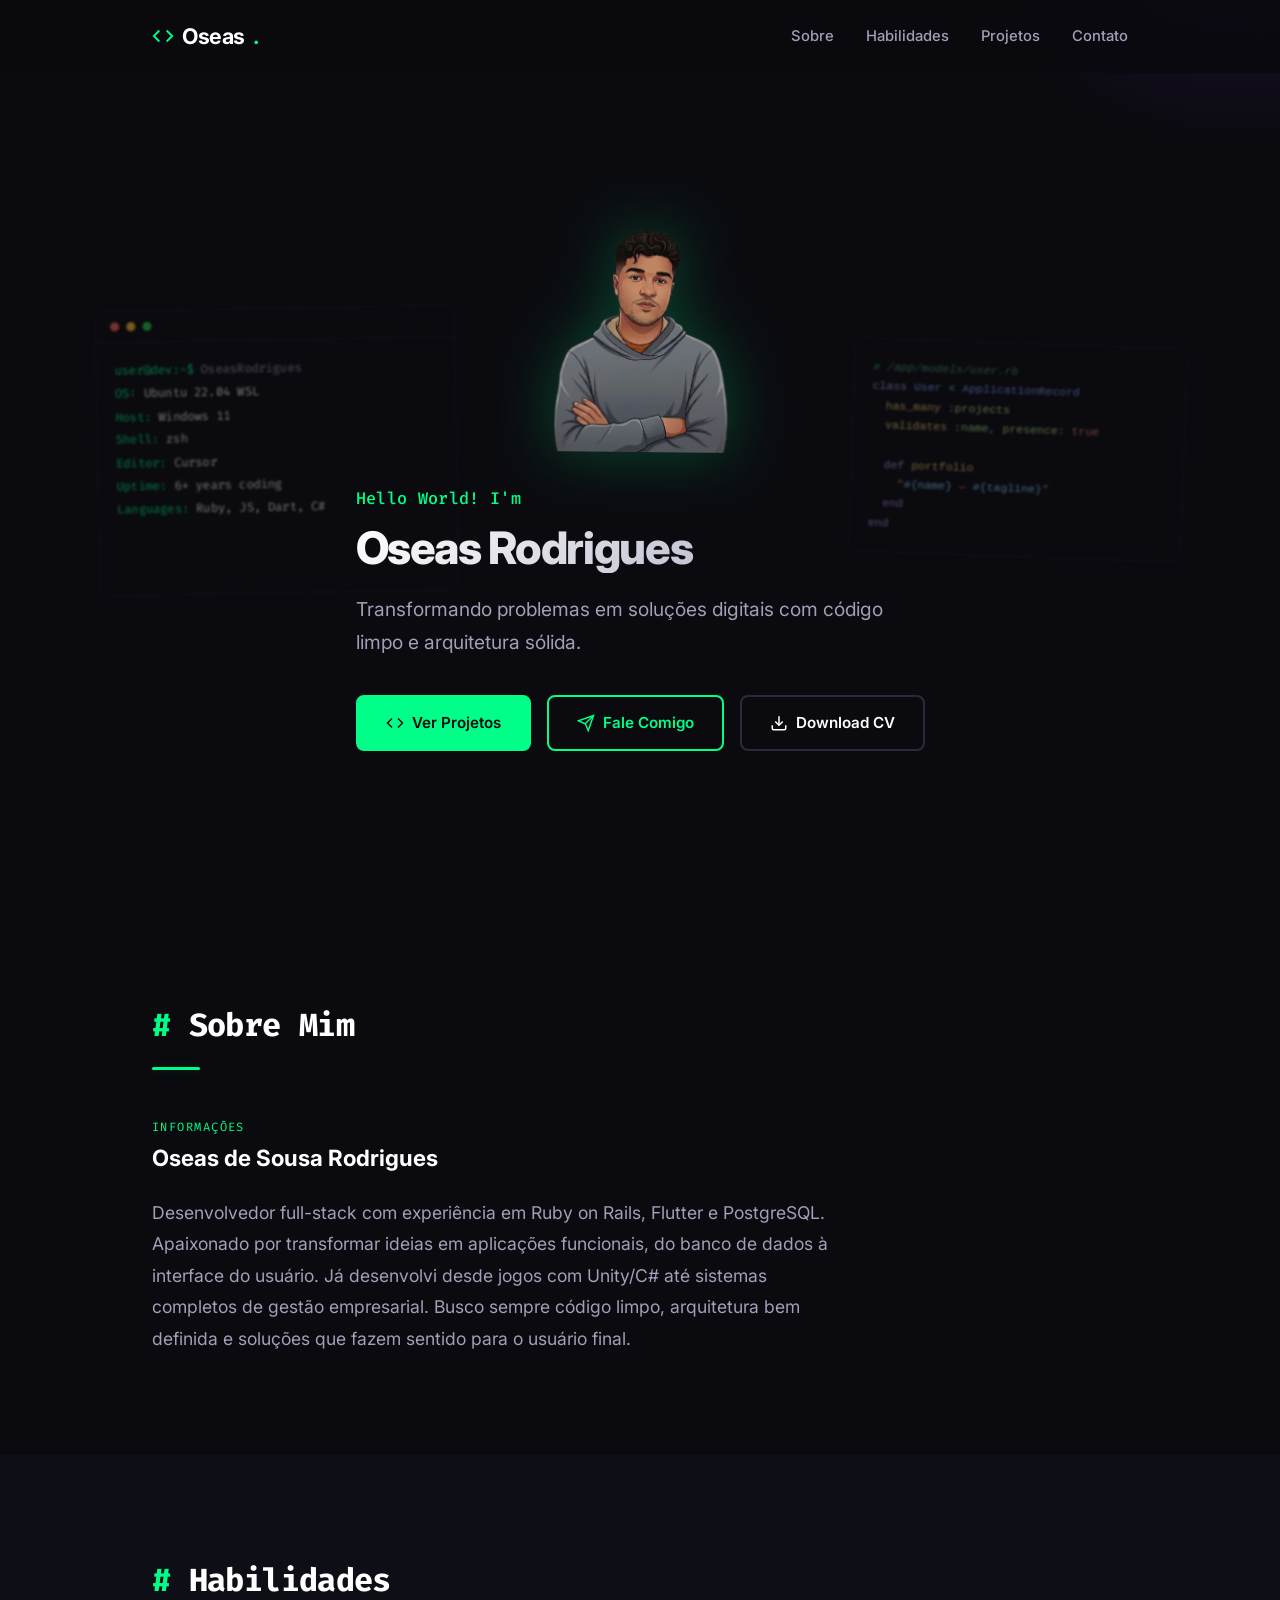
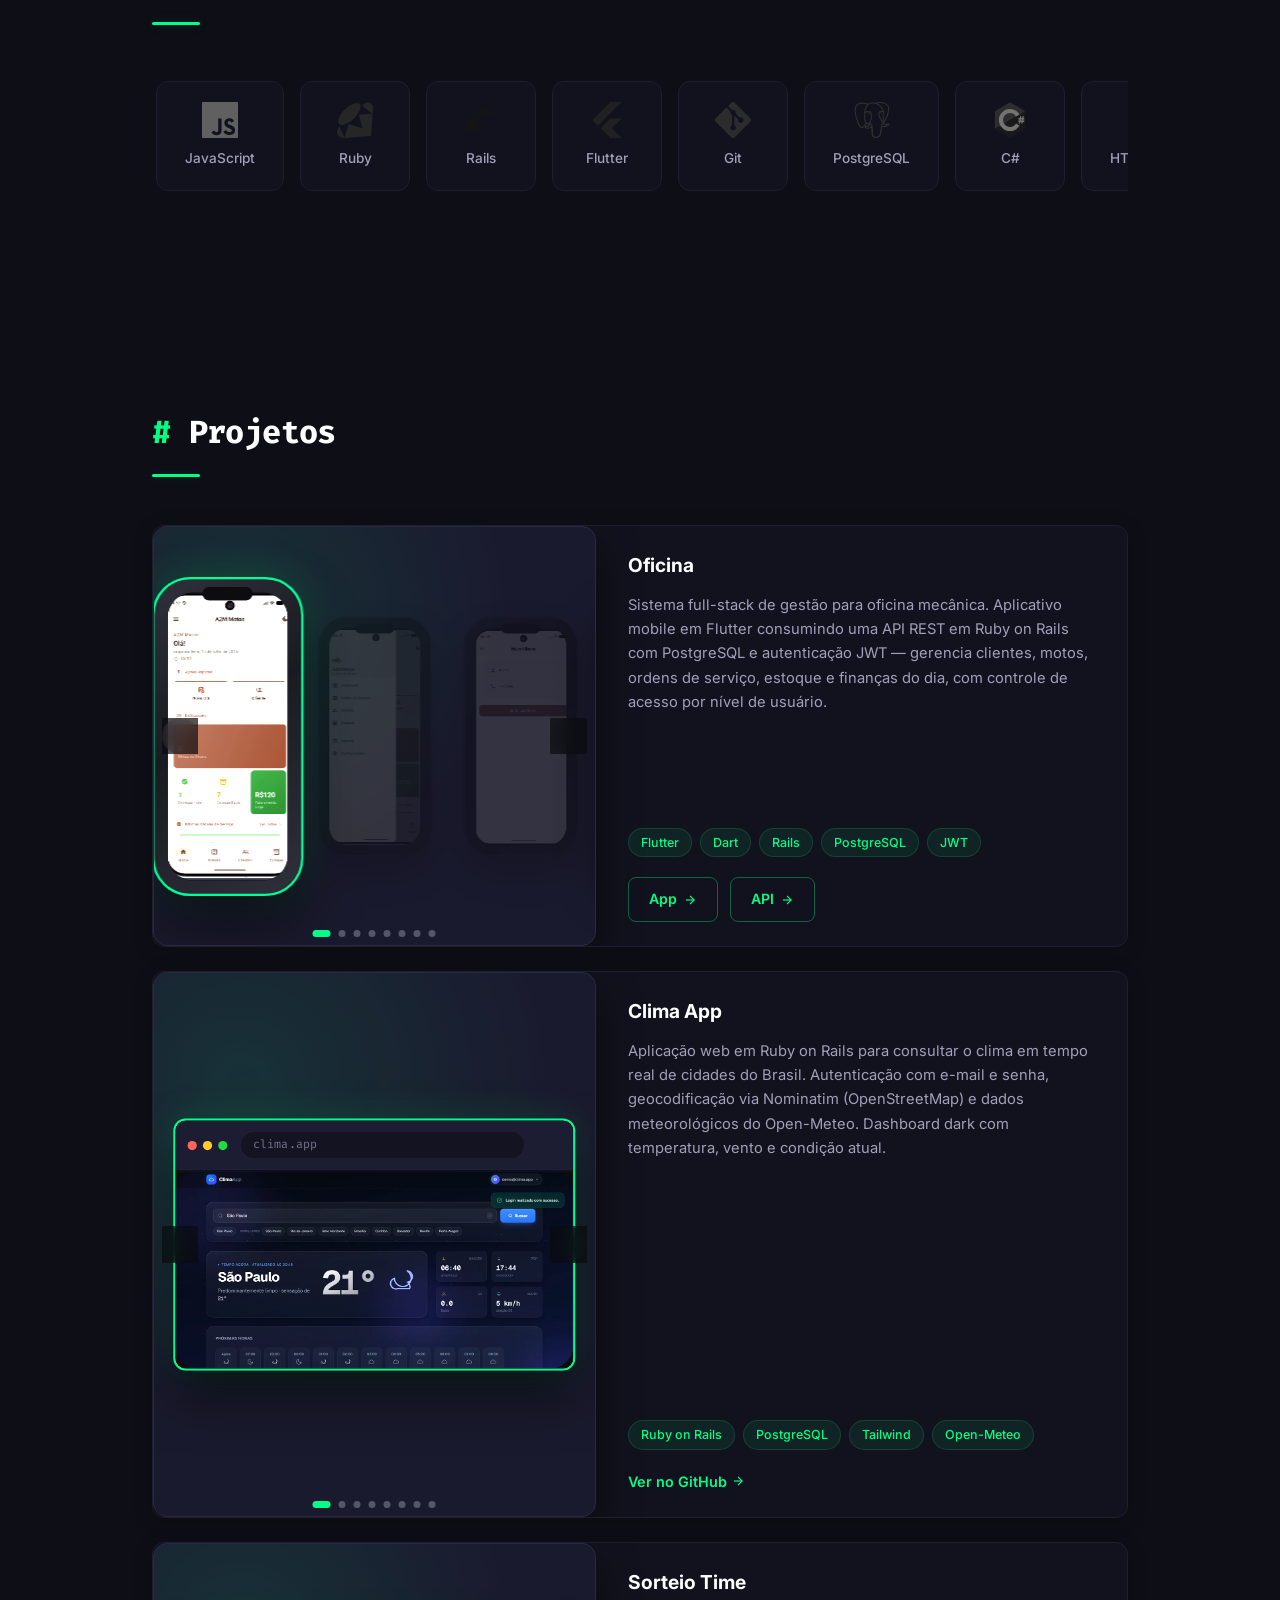
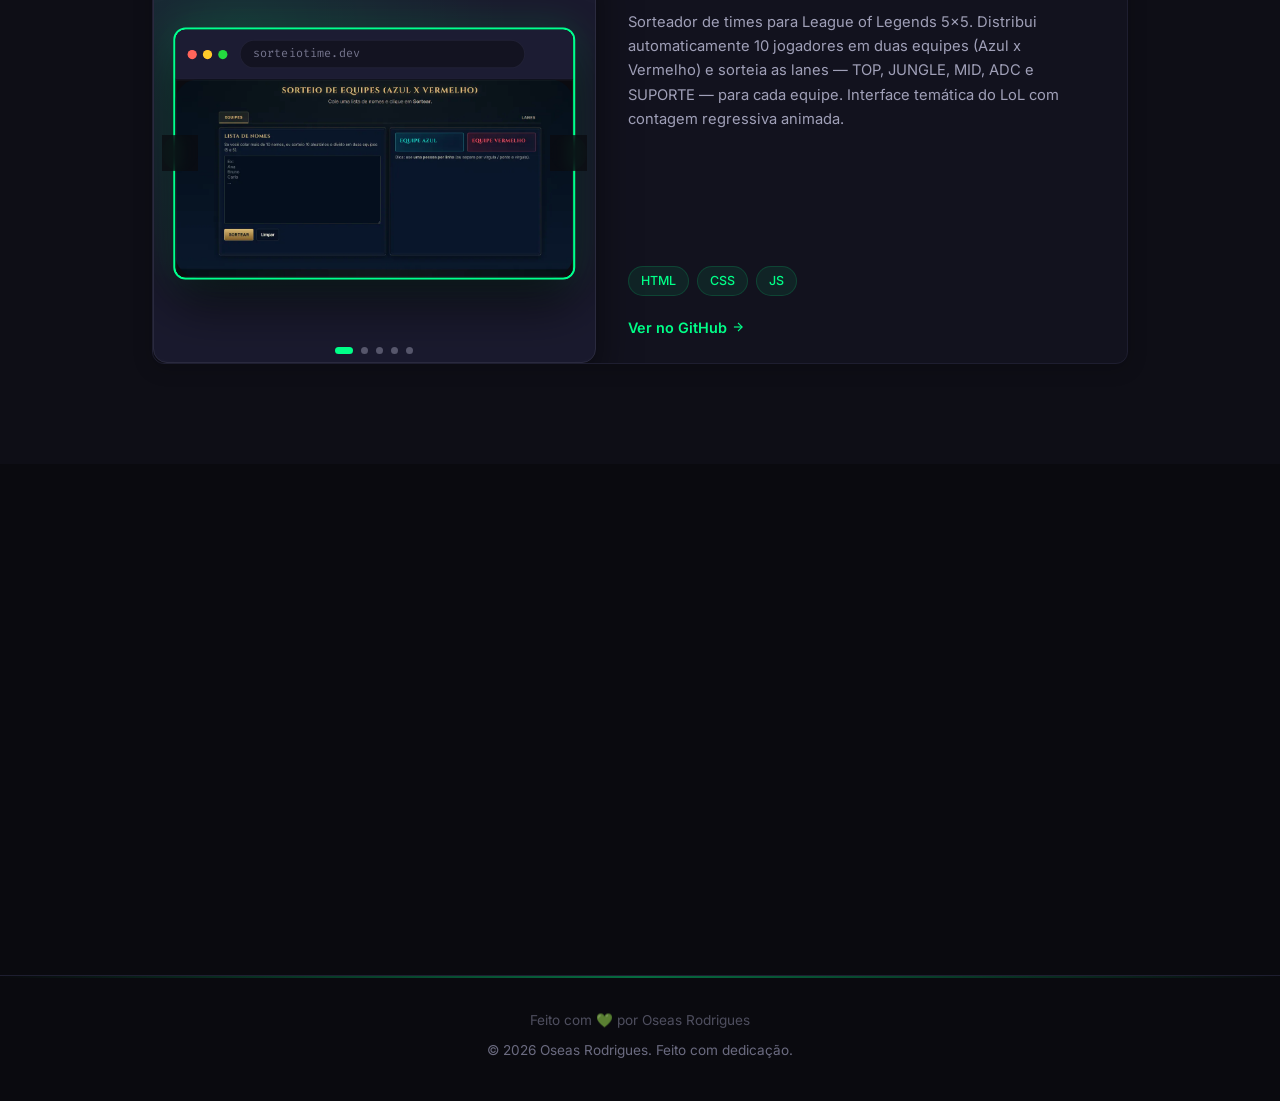
==== commit 1783523e: "Adiciona botão de download do currículo" ====
--- a/index.html
+++ b/index.html
@@ -113,6 +113,13 @@
               <path d="M22 2L11 13"></path><path d="M22 2L15 22L11 13L2 9L22 2Z"></path>
             </svg>
             Fale Comigo</a>
+          <a href="arquivos/curriculo.pdf" download class="btn btn-ghost">
+            <svg class="btn-icon" viewBox="0 0 24 24" width="18" height="18" fill="none" stroke="currentColor" stroke-width="2">
+              <path d="M21 15v4a2 2 0 0 1-2 2H5a2 2 0 0 1-2-2v-4"></path>
+              <polyline points="7 10 12 15 17 10"></polyline>
+              <line x1="12" y1="15" x2="12" y2="3"></line>
+            </svg>
+            Download CV</a>
         </div>
       </div>
     </section>
--- a/style.css
+++ b/style.css
@@ -412,6 +412,19 @@
   box-shadow: 0 8px 32px var(--accent-glow);
 }
 
+.btn-ghost {
+  background: transparent;
+  color: var(--text-primary);
+  border-color: var(--border-light);
+}
+
+.btn-ghost:hover {
+  color: var(--accent);
+  border-color: var(--accent);
+  transform: translateY(-2px);
+  box-shadow: 0 8px 32px var(--accent-glow);
+}
+
 /* Terminal */
 .terminal-window {
   background: var(--bg-card);
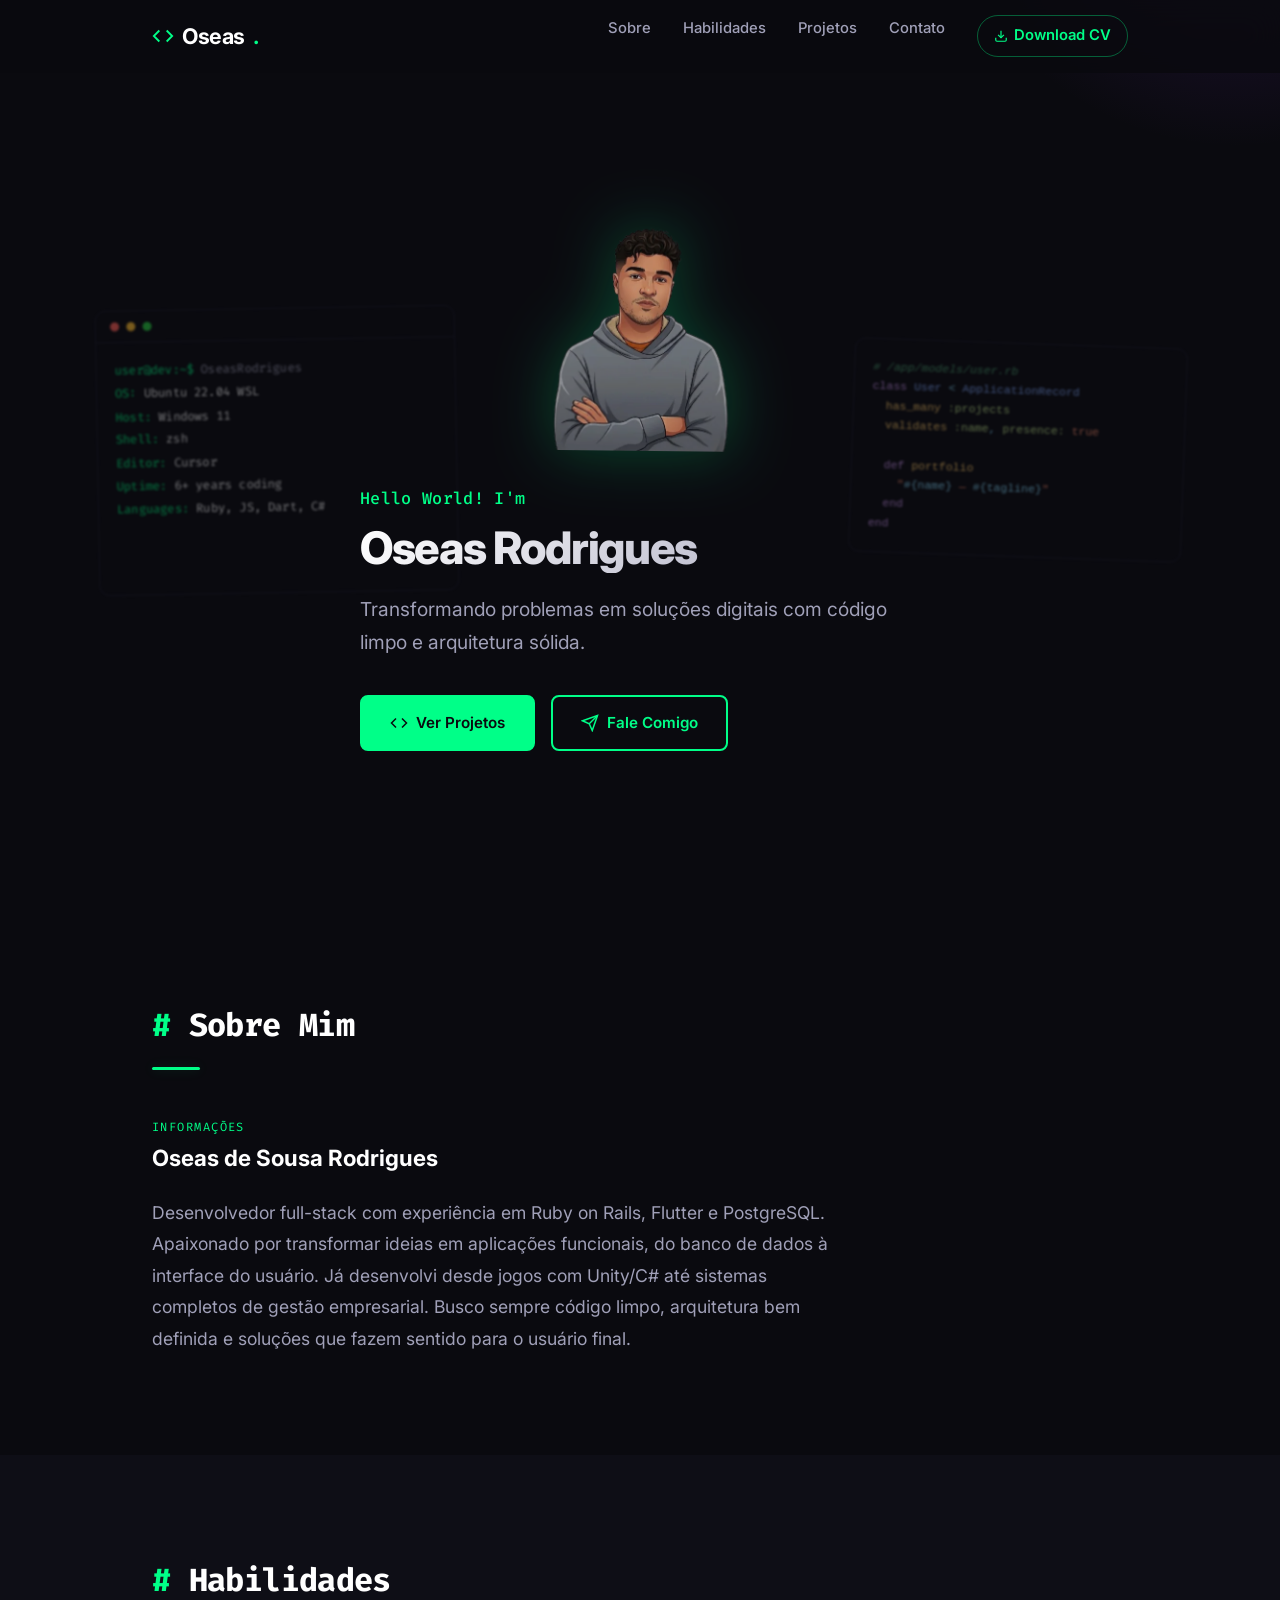
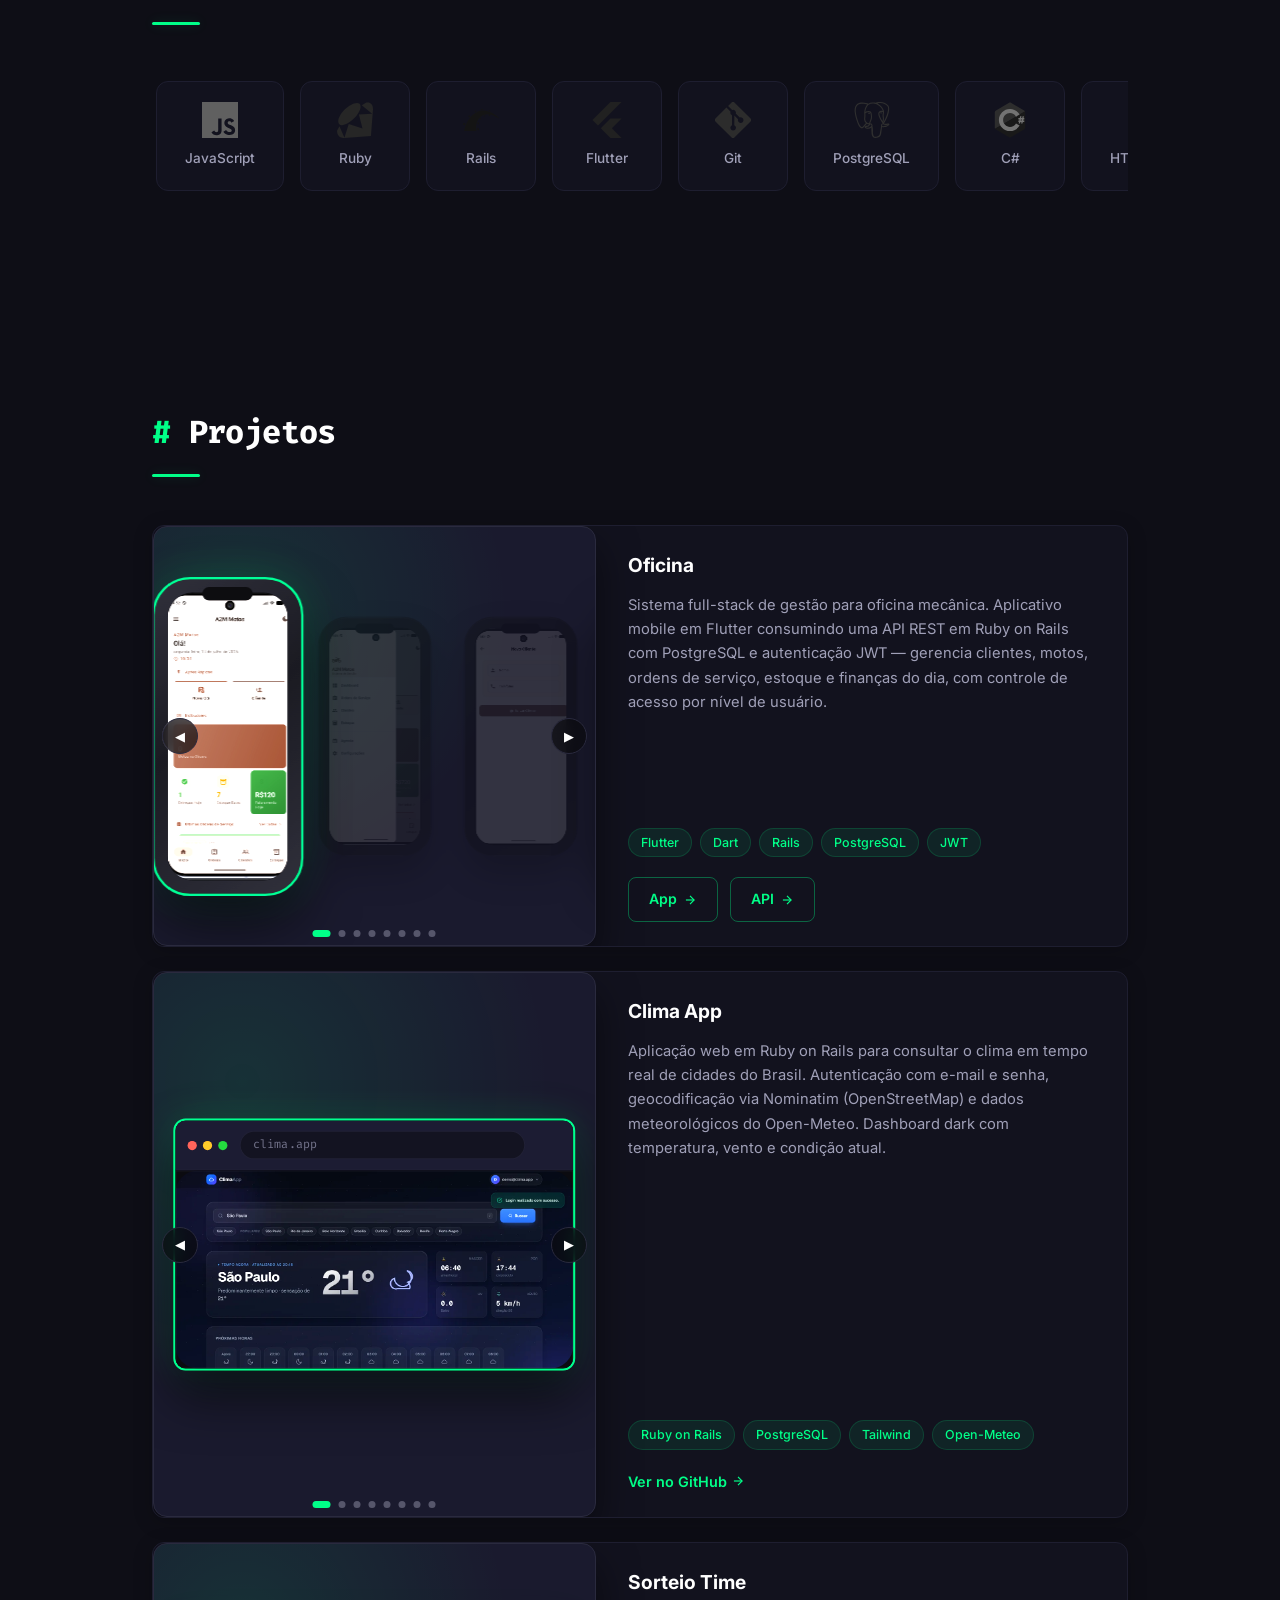
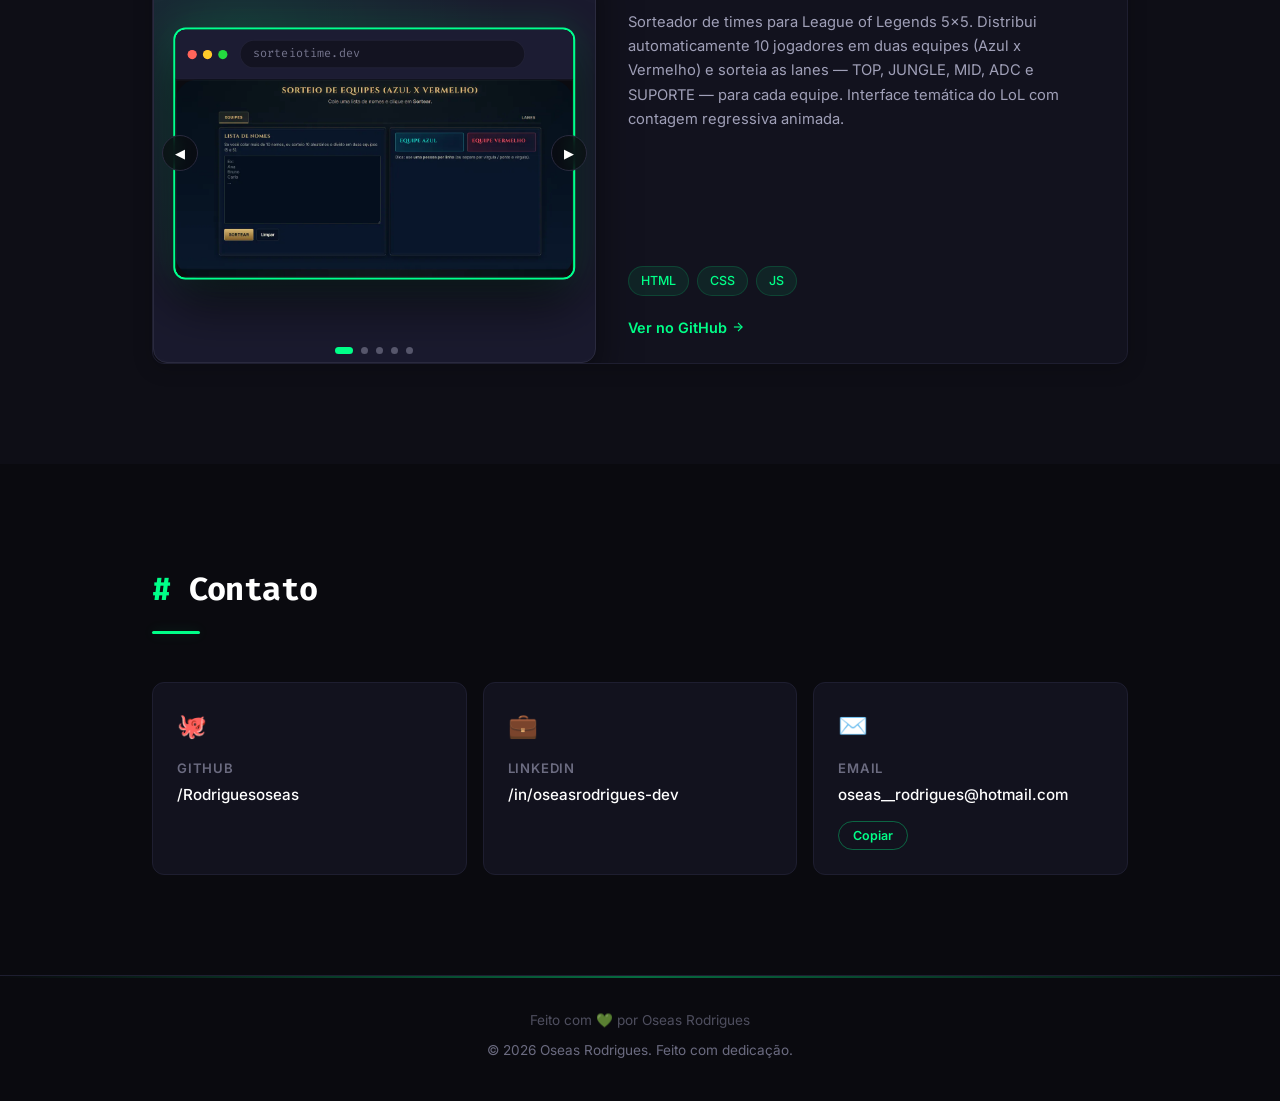
==== commit fc02e7a7: "Move botão de download do currículo para o menu" ====
--- a/index.html
+++ b/index.html
@@ -56,6 +56,16 @@
         <li><a href="#skills" class="nav-link">Habilidades</a></li>
         <li><a href="#projects" class="nav-link">Projetos</a></li>
         <li><a href="#contact" class="nav-link">Contato</a></li>
+        <li>
+          <a href="arquivos/curriculo.pdf" download class="nav-cv">
+            <svg viewBox="0 0 24 24" width="14" height="14" fill="none" stroke="currentColor" stroke-width="2">
+              <path d="M21 15v4a2 2 0 0 1-2 2H5a2 2 0 0 1-2-2v-4"></path>
+              <polyline points="7 10 12 15 17 10"></polyline>
+              <line x1="12" y1="15" x2="12" y2="3"></line>
+            </svg>
+            Download CV
+          </a>
+        </li>
       </ul>
       <button class="nav-toggle" aria-label="Menu" aria-expanded="false" aria-controls="navLinks">
         <span></span><span></span><span></span>
@@ -113,13 +123,6 @@
               <path d="M22 2L11 13"></path><path d="M22 2L15 22L11 13L2 9L22 2Z"></path>
             </svg>
             Fale Comigo</a>
-          <a href="arquivos/curriculo.pdf" download class="btn btn-ghost">
-            <svg class="btn-icon" viewBox="0 0 24 24" width="18" height="18" fill="none" stroke="currentColor" stroke-width="2">
-              <path d="M21 15v4a2 2 0 0 1-2 2H5a2 2 0 0 1-2-2v-4"></path>
-              <polyline points="7 10 12 15 17 10"></polyline>
-              <line x1="12" y1="15" x2="12" y2="3"></line>
-            </svg>
-            Download CV</a>
         </div>
       </div>
     </section>
--- a/style.css
+++ b/style.css
@@ -196,6 +196,29 @@
   width: 100%;
 }
 
+.nav-links .nav-cv {
+  display: inline-flex;
+  align-items: center;
+  gap: 6px;
+  padding: 8px 16px;
+  border: 1px solid rgba(0, 255, 136, 0.35);
+  border-radius: 999px;
+  color: var(--accent);
+  font-weight: 600;
+  transition: background 0.25s, box-shadow 0.25s, color 0.25s, border-color 0.25s;
+}
+
+.nav-links .nav-cv::after {
+  display: none;
+}
+
+.nav-links .nav-cv:hover {
+  color: var(--accent);
+  background: var(--accent-glow);
+  border-color: var(--accent);
+  box-shadow: 0 0 16px var(--accent-glow);
+}
+
 .nav-toggle {
   display: none;
   flex-direction: column;
@@ -408,19 +431,6 @@
 
 .btn-secondary:hover {
   background: var(--accent-glow);
-  transform: translateY(-2px);
-  box-shadow: 0 8px 32px var(--accent-glow);
-}
-
-.btn-ghost {
-  background: transparent;
-  color: var(--text-primary);
-  border-color: var(--border-light);
-}
-
-.btn-ghost:hover {
-  color: var(--accent);
-  border-color: var(--accent);
   transform: translateY(-2px);
   box-shadow: 0 8px 32px var(--accent-glow);
 }
@@ -1314,6 +1324,14 @@
     font-size: 1.05rem;
   }
 
+  .nav-links .nav-cv {
+    align-self: flex-start;
+    display: inline-flex;
+    padding: 10px 18px;
+    margin-top: 14px;
+    font-size: 0.95rem;
+  }
+
   .nav-toggle {
     display: flex;
   }
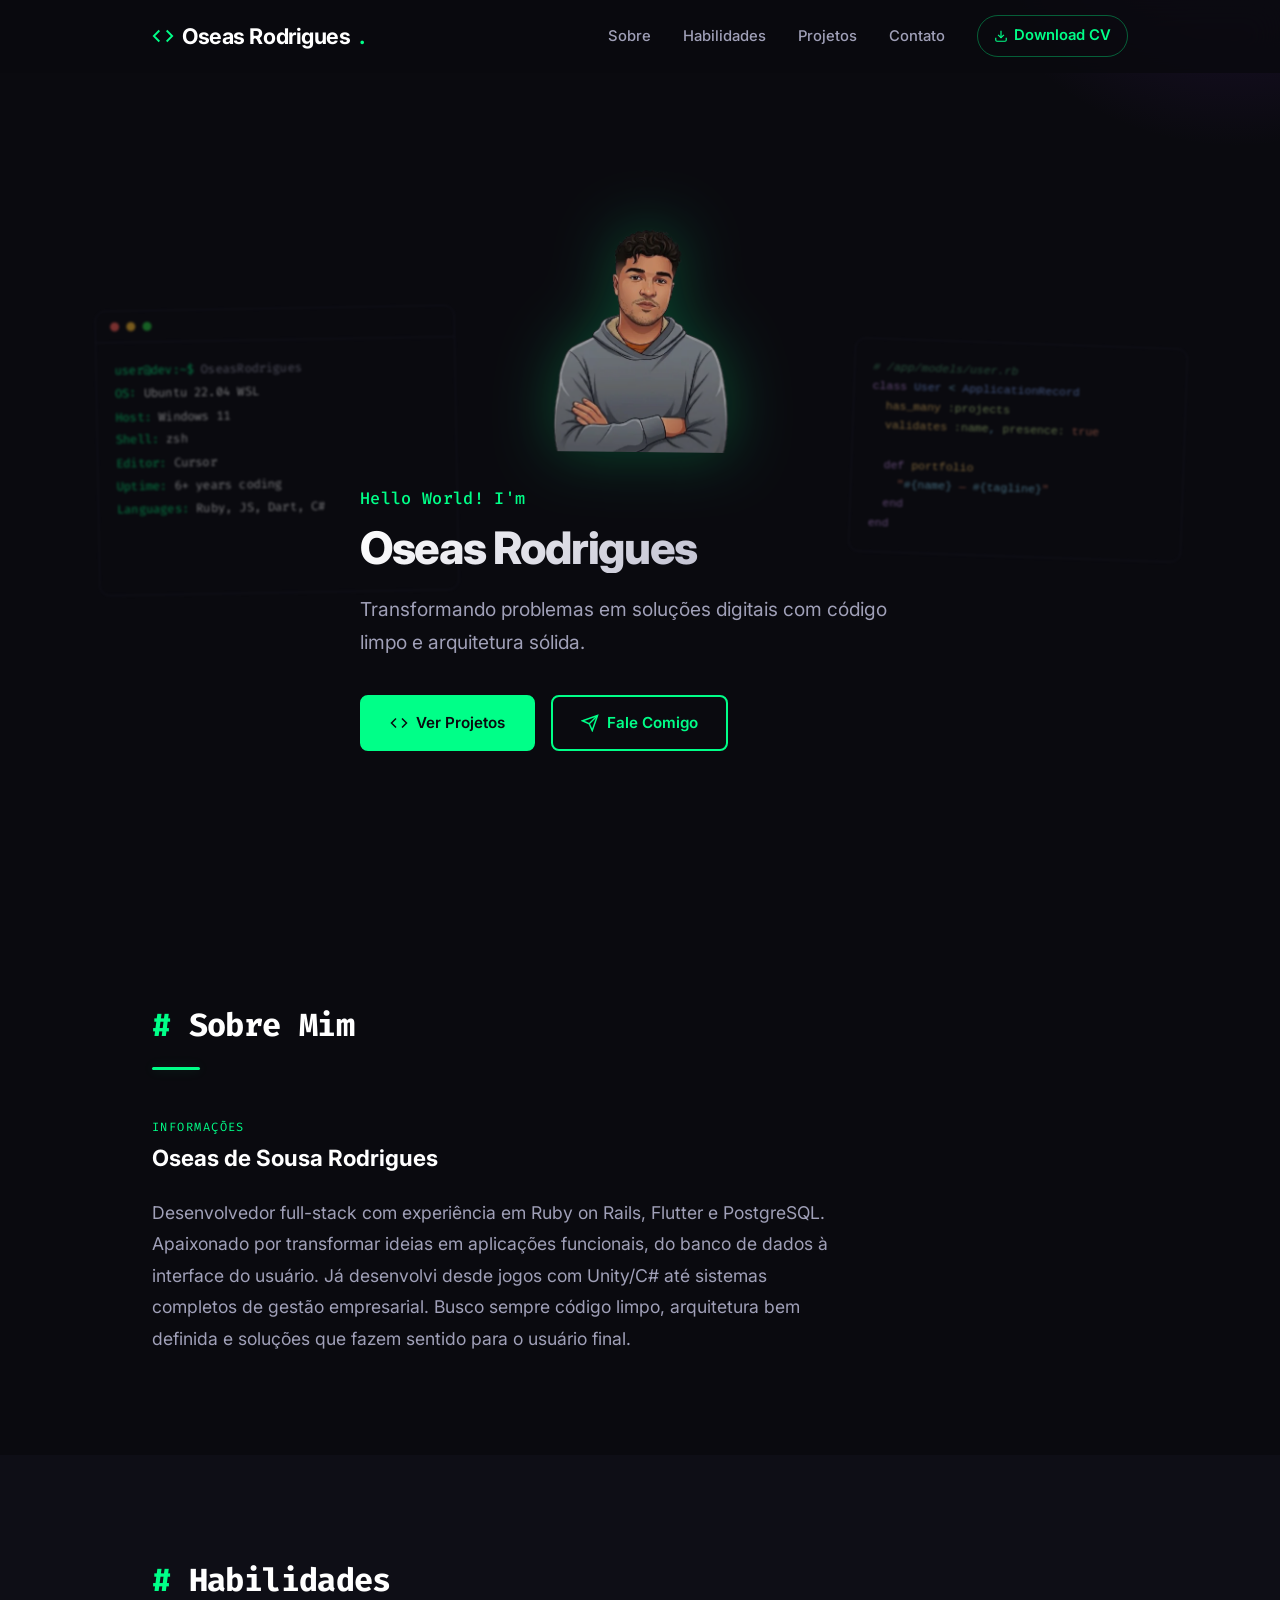
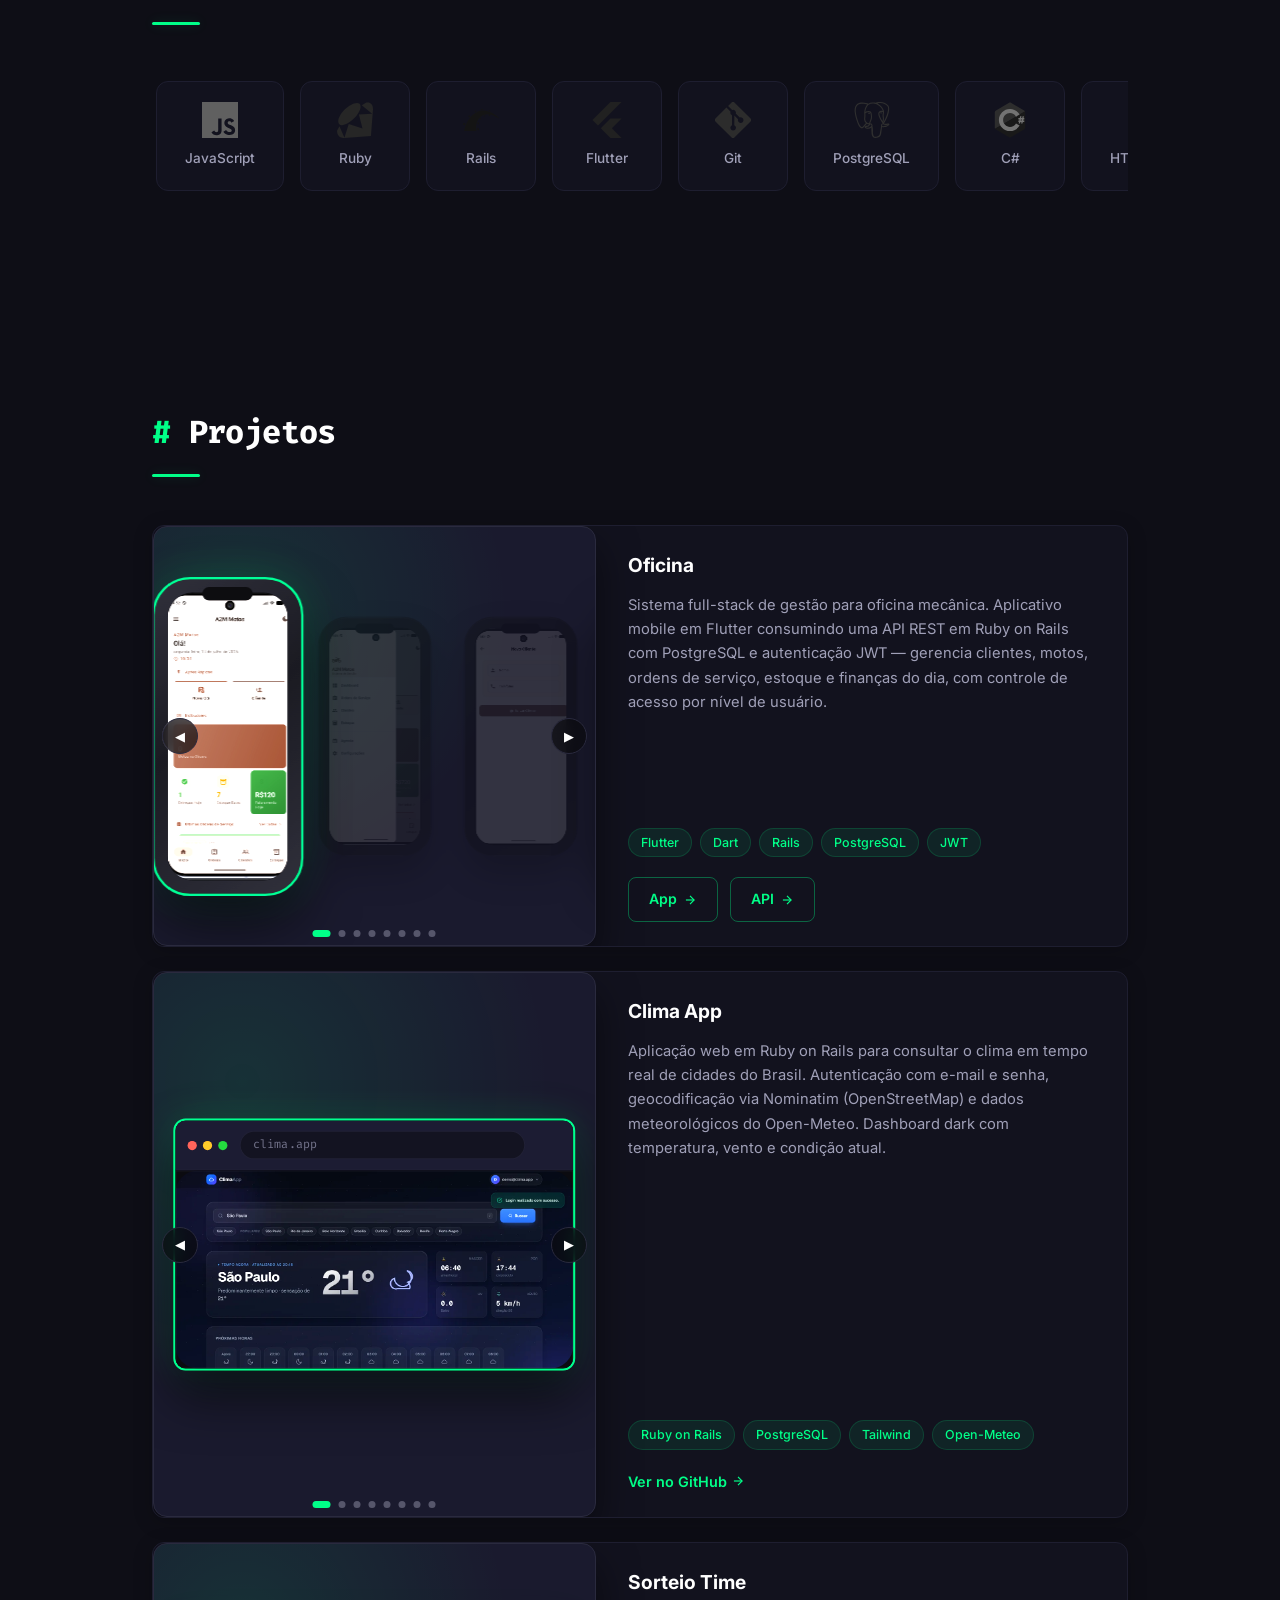
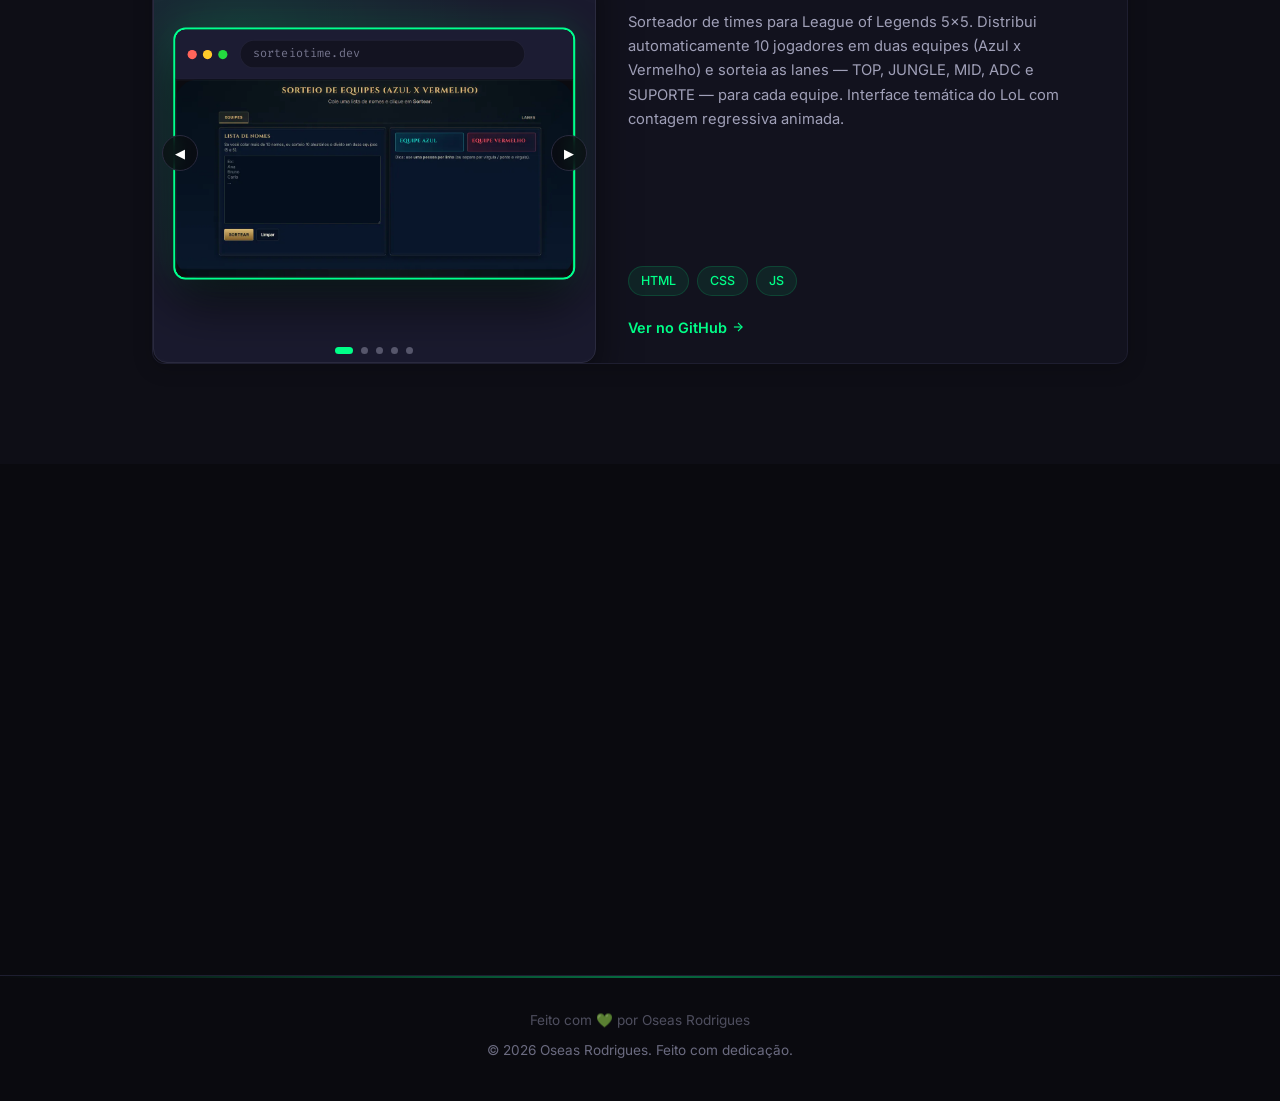
==== commit 98067e67: "atualização de nome e adicão de curriculo" ====
--- a/index.html
+++ b/index.html
@@ -1,4 +1,4 @@
-<!DOCTYPE html>
+﻿<!DOCTYPE html>
 <html lang="pt-BR">
 <head>
   <meta charset="UTF-8" />
@@ -49,7 +49,7 @@
           <polyline points="16 18 22 12 16 6"></polyline>
           <polyline points="8 6 2 12 8 18"></polyline>
         </svg>
-        Oseas<span class="accent">.</span>
+        Oseas Rodrigues<span class="accent">.</span>
       </a>
       <ul class="nav-links" id="navLinks">
         <li><a href="#about" class="nav-link">Sobre</a></li>
--- a/style.css
+++ b/style.css
@@ -154,6 +154,7 @@
 
 .nav-links {
   display: flex;
+  align-items: center;
   list-style: none;
   gap: 32px;
 }
@@ -205,6 +206,7 @@
   border-radius: 999px;
   color: var(--accent);
   font-weight: 600;
+  white-space: nowrap;
   transition: background 0.25s, box-shadow 0.25s, color 0.25s, border-color 0.25s;
 }
 
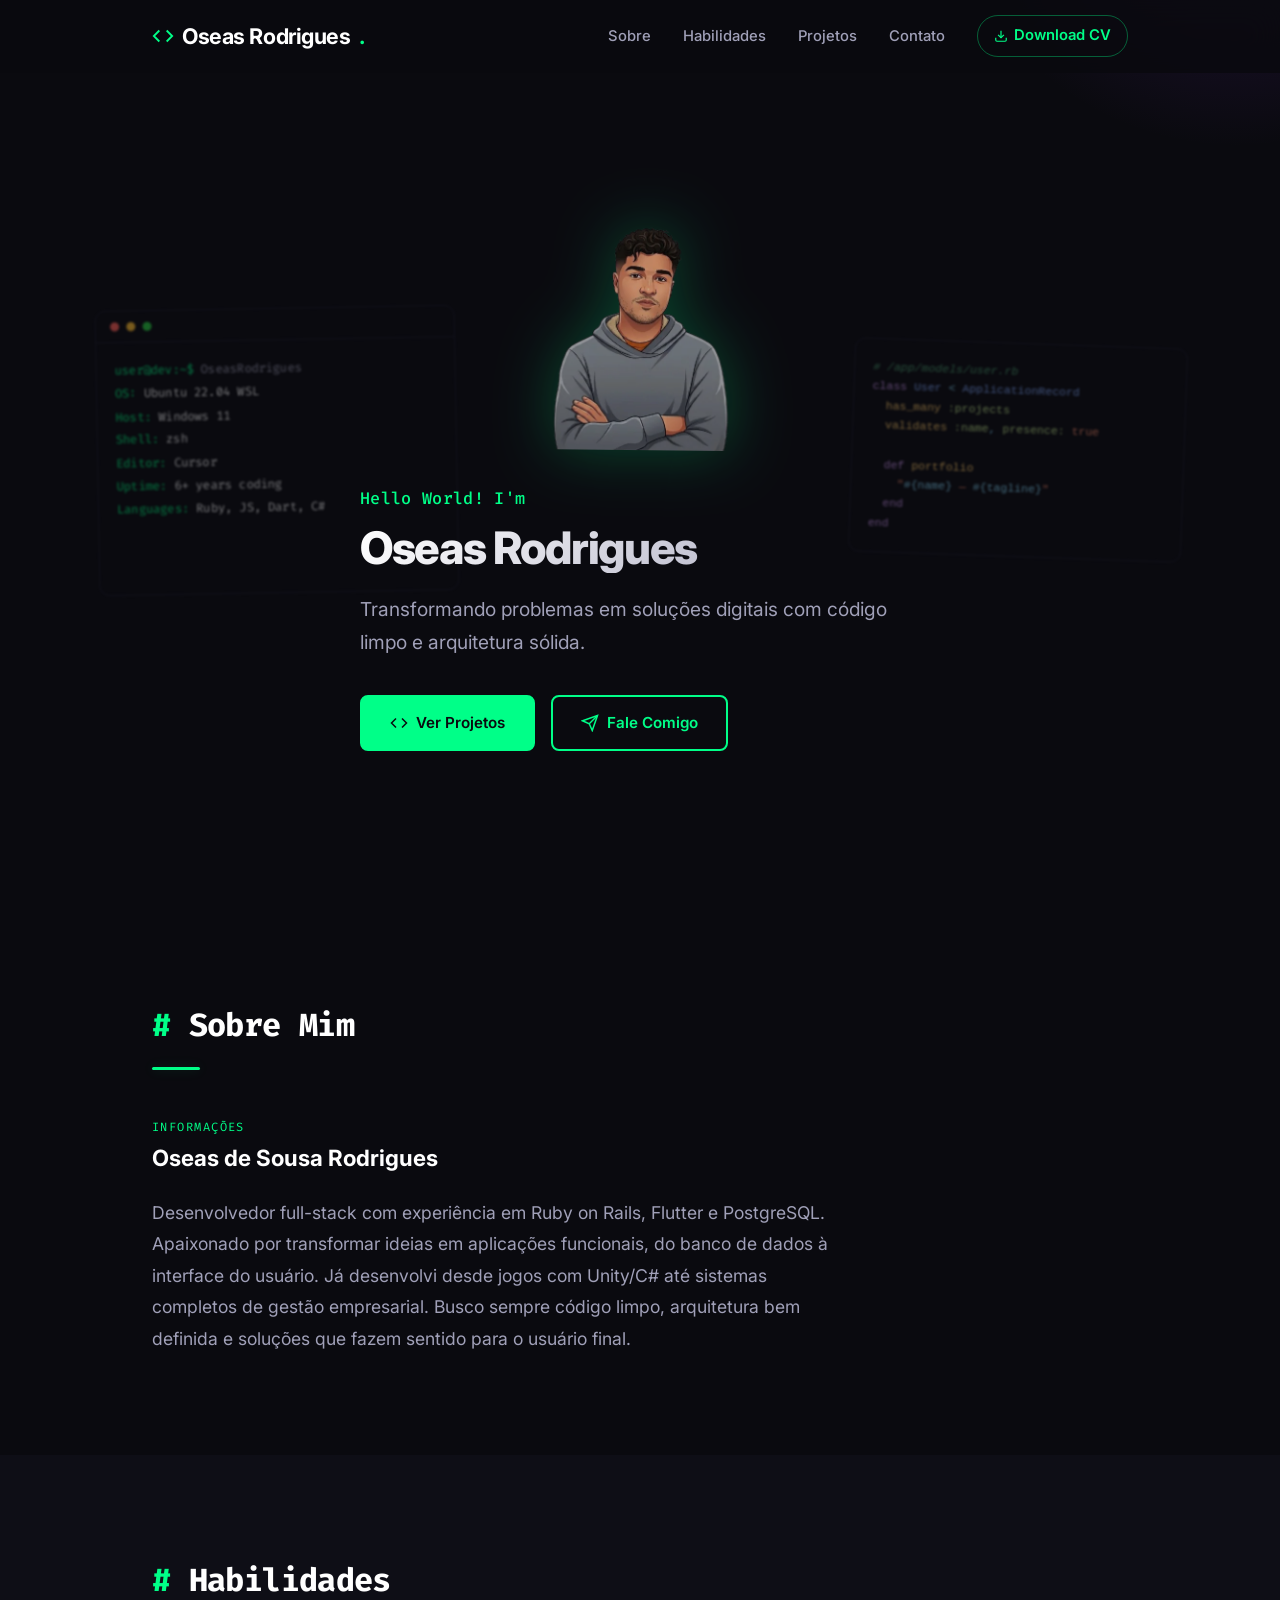
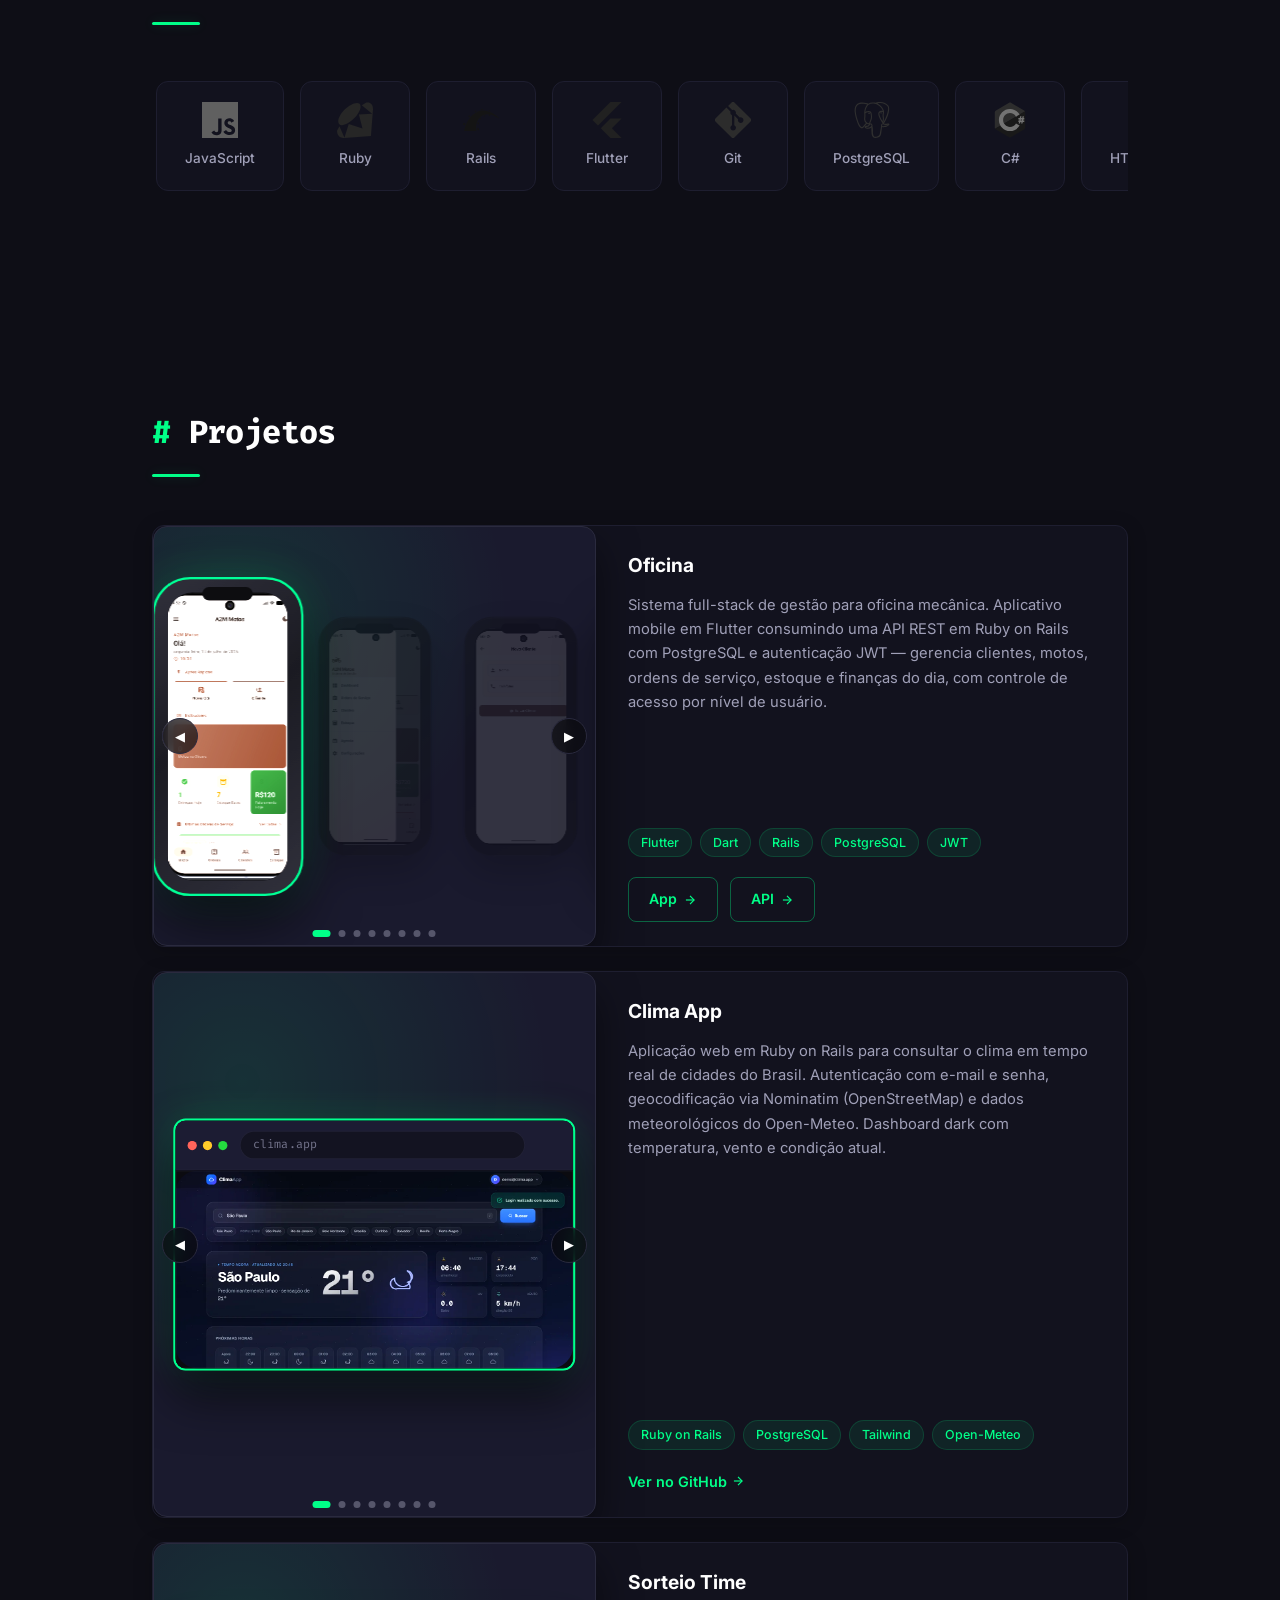
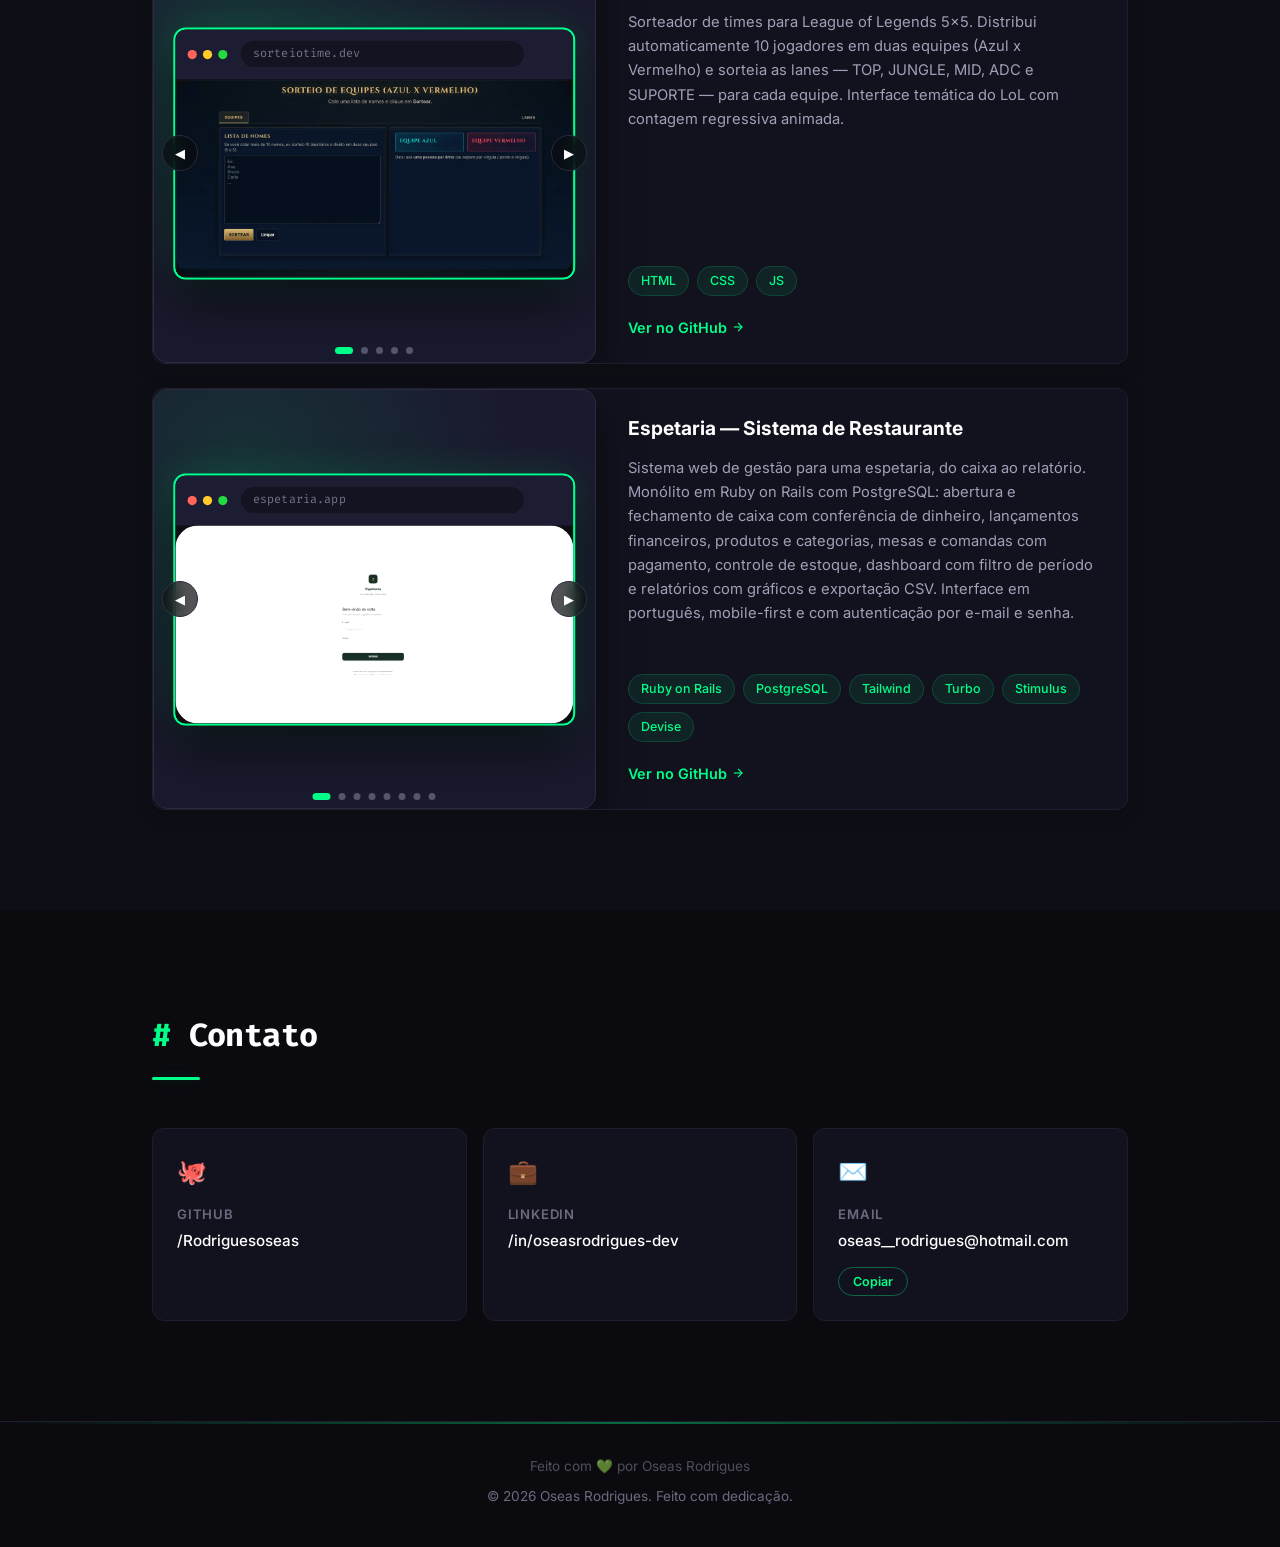
==== commit 067aa3f1: "Atualiza projeto" ====
--- a/index.html
+++ b/index.html
@@ -440,6 +440,112 @@
               <a href="https://github.com/Rodriguesoseas/sorteioTime" target="_blank" rel="noopener" class="project-link">Ver no GitHub <svg class="arrow-icon" width="14" height="14" viewBox="0 0 24 24" fill="none" stroke="currentColor" stroke-width="2"><line x1="5" y1="12" x2="19" y2="12"></line><polyline points="12 5 19 12 12 19"></polyline></svg></a>
             </div>
           </article>
+
+          <article class="project-card project-featured">
+            <div class="v-carousel v-carousel--single" id="restauranteCarousel" aria-label="Galeria do sistema Espetaria">
+              <div class="v-track">
+                <div class="v-slide">
+                  <div class="app-frame">
+                    <div class="app-bar">
+                      <span class="dot red"></span>
+                      <span class="dot yellow"></span>
+                      <span class="dot green"></span>
+                      <span class="app-url">espetaria.app</span>
+                    </div>
+                    <div class="app-screen"><img src="imagem/projetos/restaurante/01.png" alt="Espetaria — etapa 1" width="1849" height="931" loading="lazy" /></div>
+                  </div>
+                </div>
+                <div class="v-slide">
+                  <div class="app-frame">
+                    <div class="app-bar">
+                      <span class="dot red"></span>
+                      <span class="dot yellow"></span>
+                      <span class="dot green"></span>
+                      <span class="app-url">espetaria.app</span>
+                    </div>
+                    <div class="app-screen"><img src="imagem/projetos/restaurante/02.png" alt="Espetaria — etapa 2" width="1856" height="934" loading="lazy" /></div>
+                  </div>
+                </div>
+                <div class="v-slide">
+                  <div class="app-frame">
+                    <div class="app-bar">
+                      <span class="dot red"></span>
+                      <span class="dot yellow"></span>
+                      <span class="dot green"></span>
+                      <span class="app-url">espetaria.app</span>
+                    </div>
+                    <div class="app-screen"><img src="imagem/projetos/restaurante/03.png" alt="Espetaria — etapa 3" width="1847" height="936" loading="lazy" /></div>
+                  </div>
+                </div>
+                <div class="v-slide">
+                  <div class="app-frame">
+                    <div class="app-bar">
+                      <span class="dot red"></span>
+                      <span class="dot yellow"></span>
+                      <span class="dot green"></span>
+                      <span class="app-url">espetaria.app</span>
+                    </div>
+                    <div class="app-screen"><img src="imagem/projetos/restaurante/04.png" alt="Espetaria — etapa 4" width="1839" height="895" loading="lazy" /></div>
+                  </div>
+                </div>
+                <div class="v-slide">
+                  <div class="app-frame">
+                    <div class="app-bar">
+                      <span class="dot red"></span>
+                      <span class="dot yellow"></span>
+                      <span class="dot green"></span>
+                      <span class="app-url">espetaria.app</span>
+                    </div>
+                    <div class="app-screen"><img src="imagem/projetos/restaurante/05.png" alt="Espetaria — etapa 5" width="1850" height="914" loading="lazy" /></div>
+                  </div>
+                </div>
+                <div class="v-slide">
+                  <div class="app-frame">
+                    <div class="app-bar">
+                      <span class="dot red"></span>
+                      <span class="dot yellow"></span>
+                      <span class="dot green"></span>
+                      <span class="app-url">espetaria.app</span>
+                    </div>
+                    <div class="app-screen"><img src="imagem/projetos/restaurante/06.png" alt="Espetaria — etapa 6" width="1847" height="900" loading="lazy" /></div>
+                  </div>
+                </div>
+                <div class="v-slide">
+                  <div class="app-frame">
+                    <div class="app-bar">
+                      <span class="dot red"></span>
+                      <span class="dot yellow"></span>
+                      <span class="dot green"></span>
+                      <span class="app-url">espetaria.app</span>
+                    </div>
+                    <div class="app-screen"><img src="imagem/projetos/restaurante/07.png" alt="Espetaria — etapa 7" width="1851" height="935" loading="lazy" /></div>
+                  </div>
+                </div>
+                <div class="v-slide">
+                  <div class="app-frame">
+                    <div class="app-bar">
+                      <span class="dot red"></span>
+                      <span class="dot yellow"></span>
+                      <span class="dot green"></span>
+                      <span class="app-url">espetaria.app</span>
+                    </div>
+                    <div class="app-screen"><img src="imagem/projetos/restaurante/08.png" alt="Espetaria — etapa 8" width="1207" height="694" loading="lazy" /></div>
+                  </div>
+                </div>
+              </div>
+              <button class="v-control v-prev" type="button" aria-label="Imagem anterior">&#9664;</button>
+              <button class="v-control v-next" type="button" aria-label="Próxima imagem">&#9654;</button>
+              <div class="v-dots" aria-label="Seleção de imagens"></div>
+            </div>
+            <div class="project-content">
+              <h3 class="project-title">Espetaria — Sistema de Restaurante</h3>
+              <p class="project-desc">Sistema web de gestão para uma espetaria, do caixa ao relatório. Monólito em Ruby on Rails com PostgreSQL: abertura e fechamento de caixa com conferência de dinheiro, lançamentos financeiros, produtos e categorias, mesas e comandas com pagamento, controle de estoque, dashboard com filtro de período e relatórios com gráficos e exportação CSV. Interface em português, mobile-first e com autenticação por e-mail e senha.</p>
+              <div class="project-tech">
+                <span>Ruby on Rails</span><span>PostgreSQL</span><span>Tailwind</span><span>Turbo</span><span>Stimulus</span><span>Devise</span>
+              </div>
+              <a href="https://github.com/Rodriguesoseas/SistemaRestaurente" target="_blank" rel="noopener" class="project-link">Ver no GitHub <svg class="arrow-icon" width="14" height="14" viewBox="0 0 24 24" fill="none" stroke="currentColor" stroke-width="2"><line x1="5" y1="12" x2="19" y2="12"></line><polyline points="12 5 19 12 12 19"></polyline></svg></a>
+            </div>
+          </article>
         </div>
       </div>
     </section>
